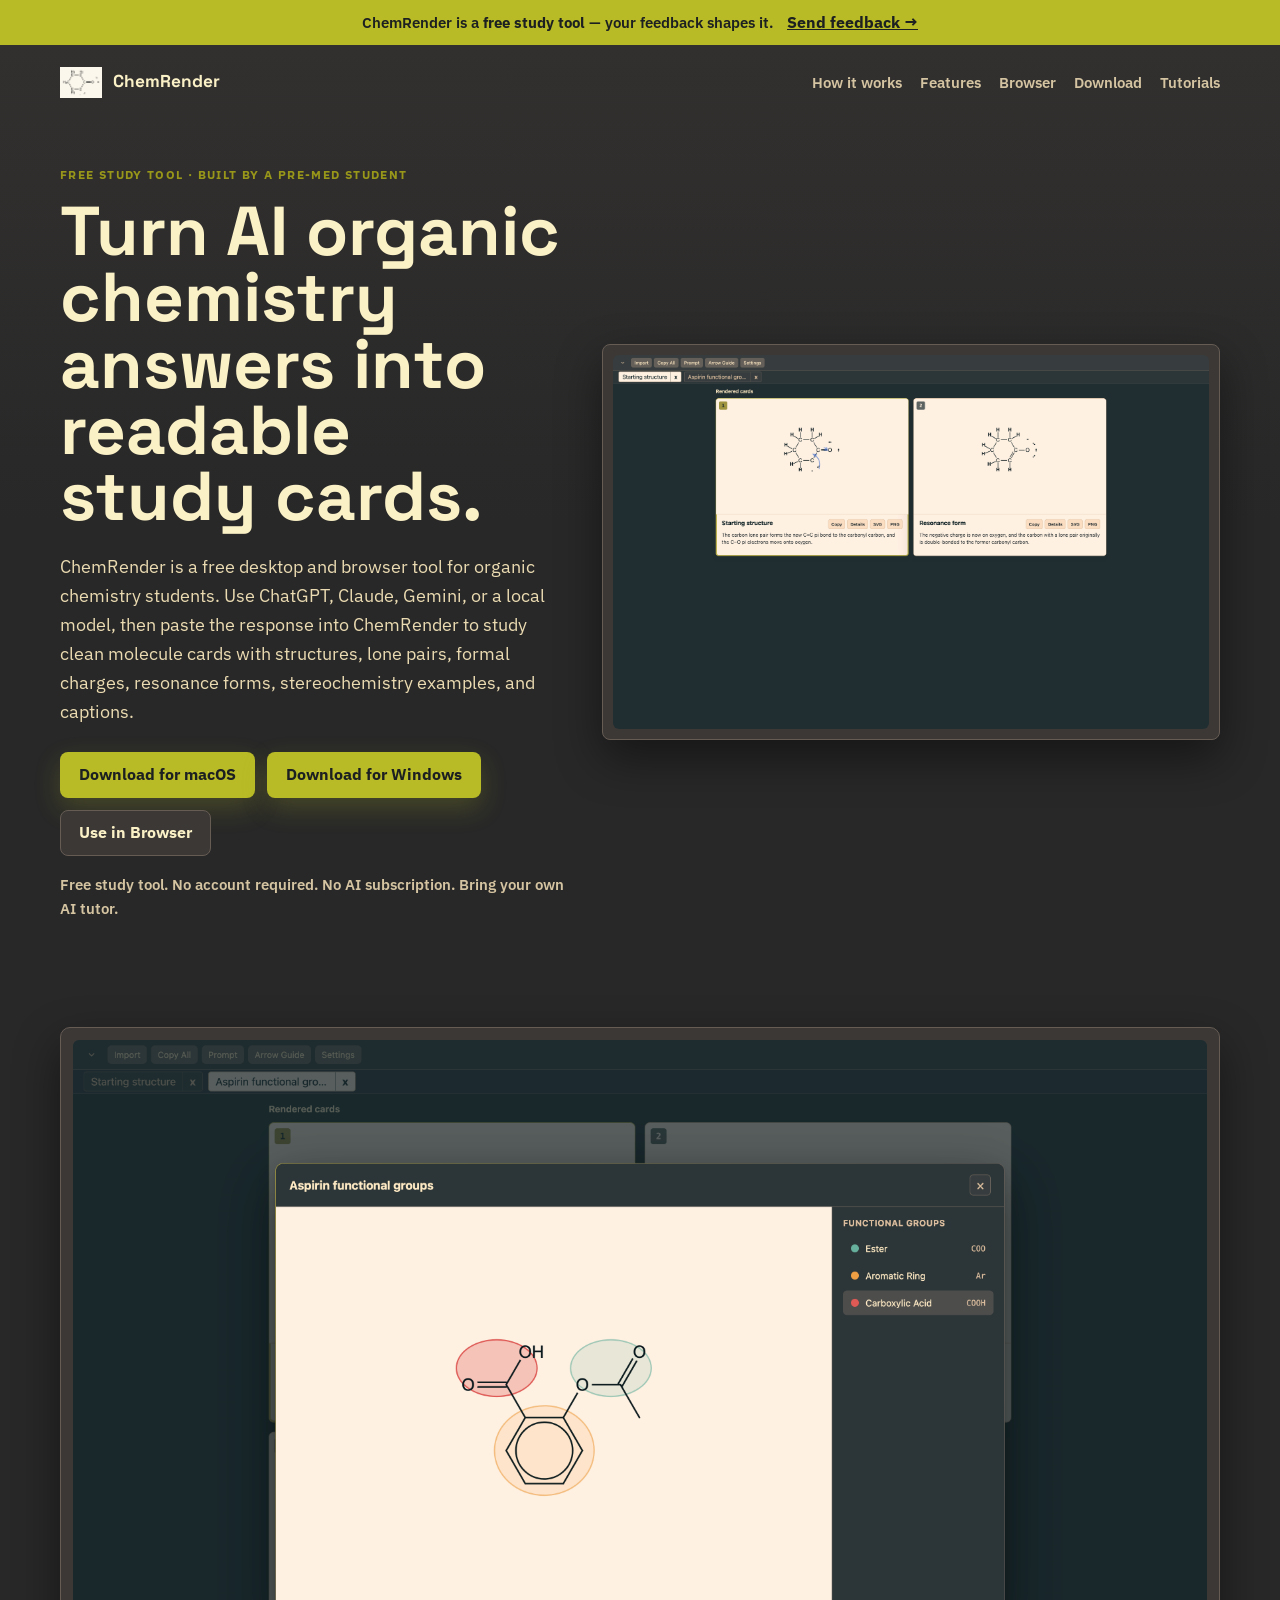
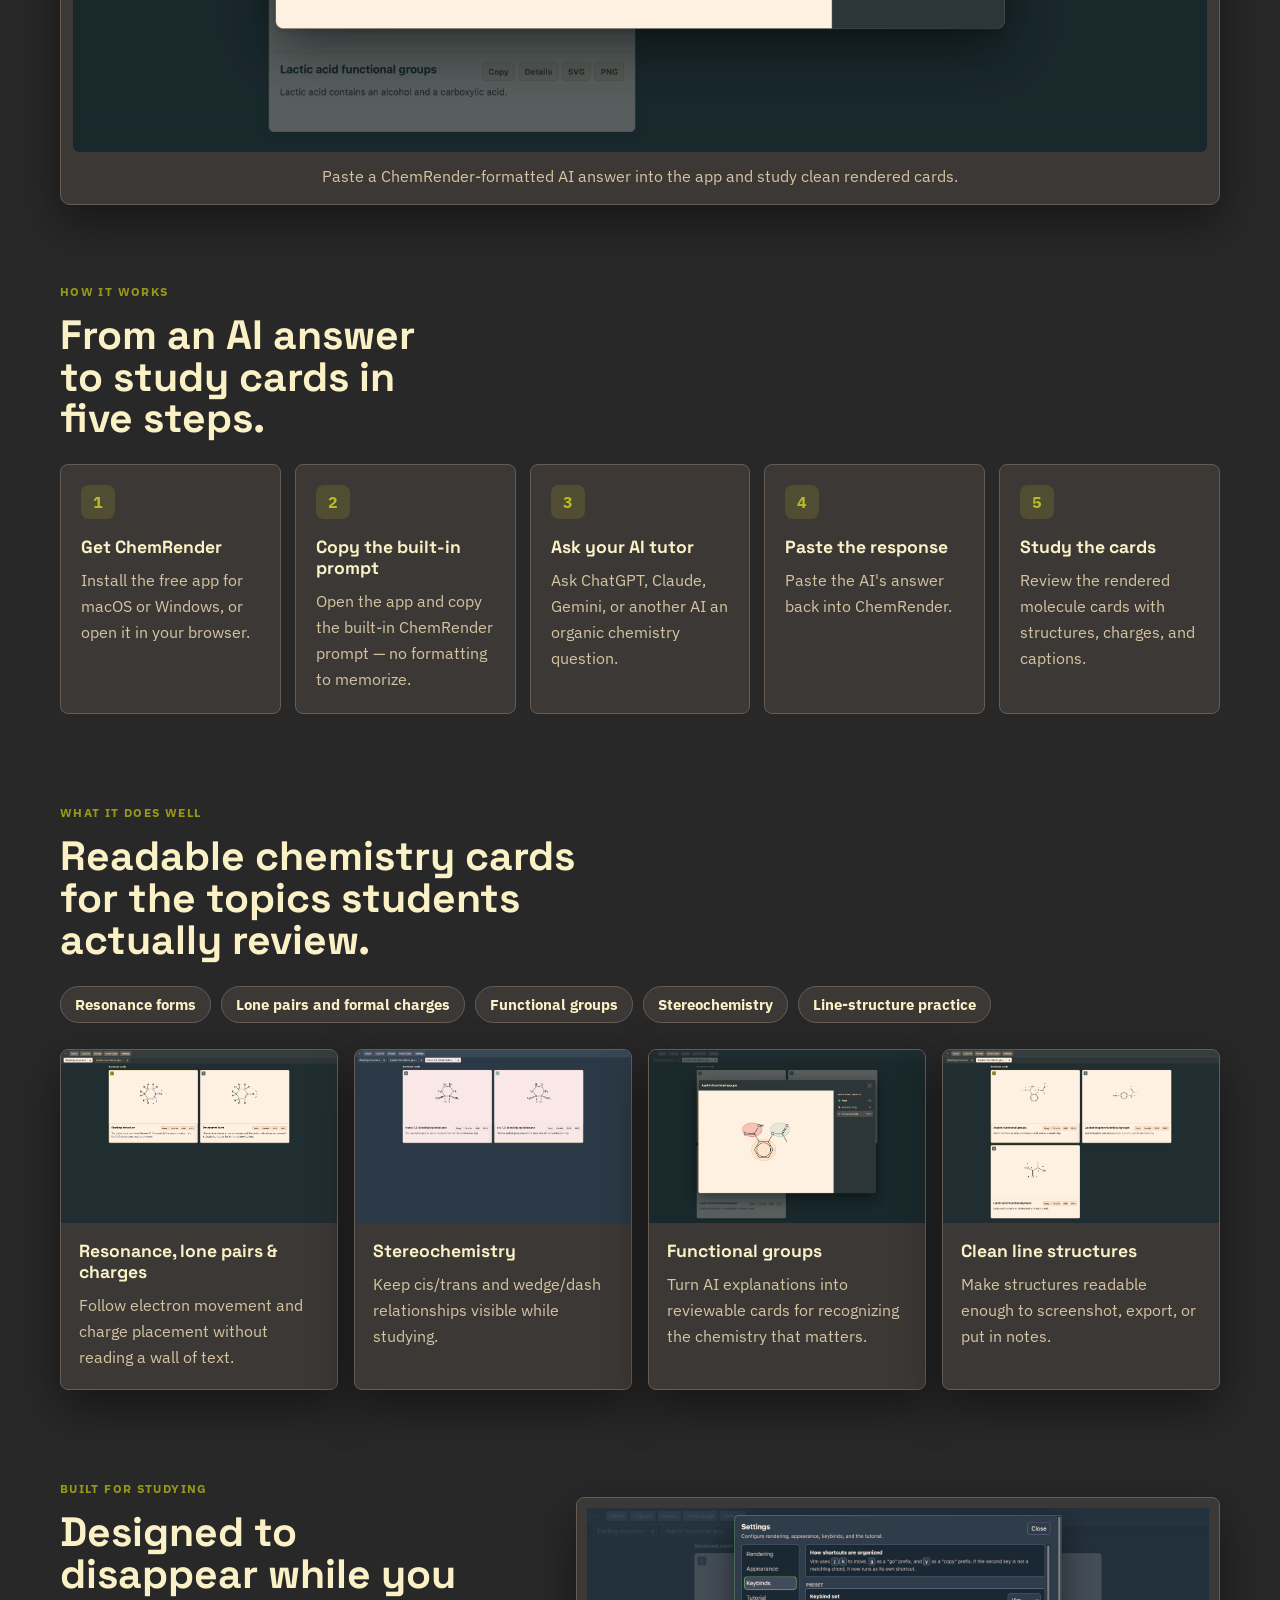
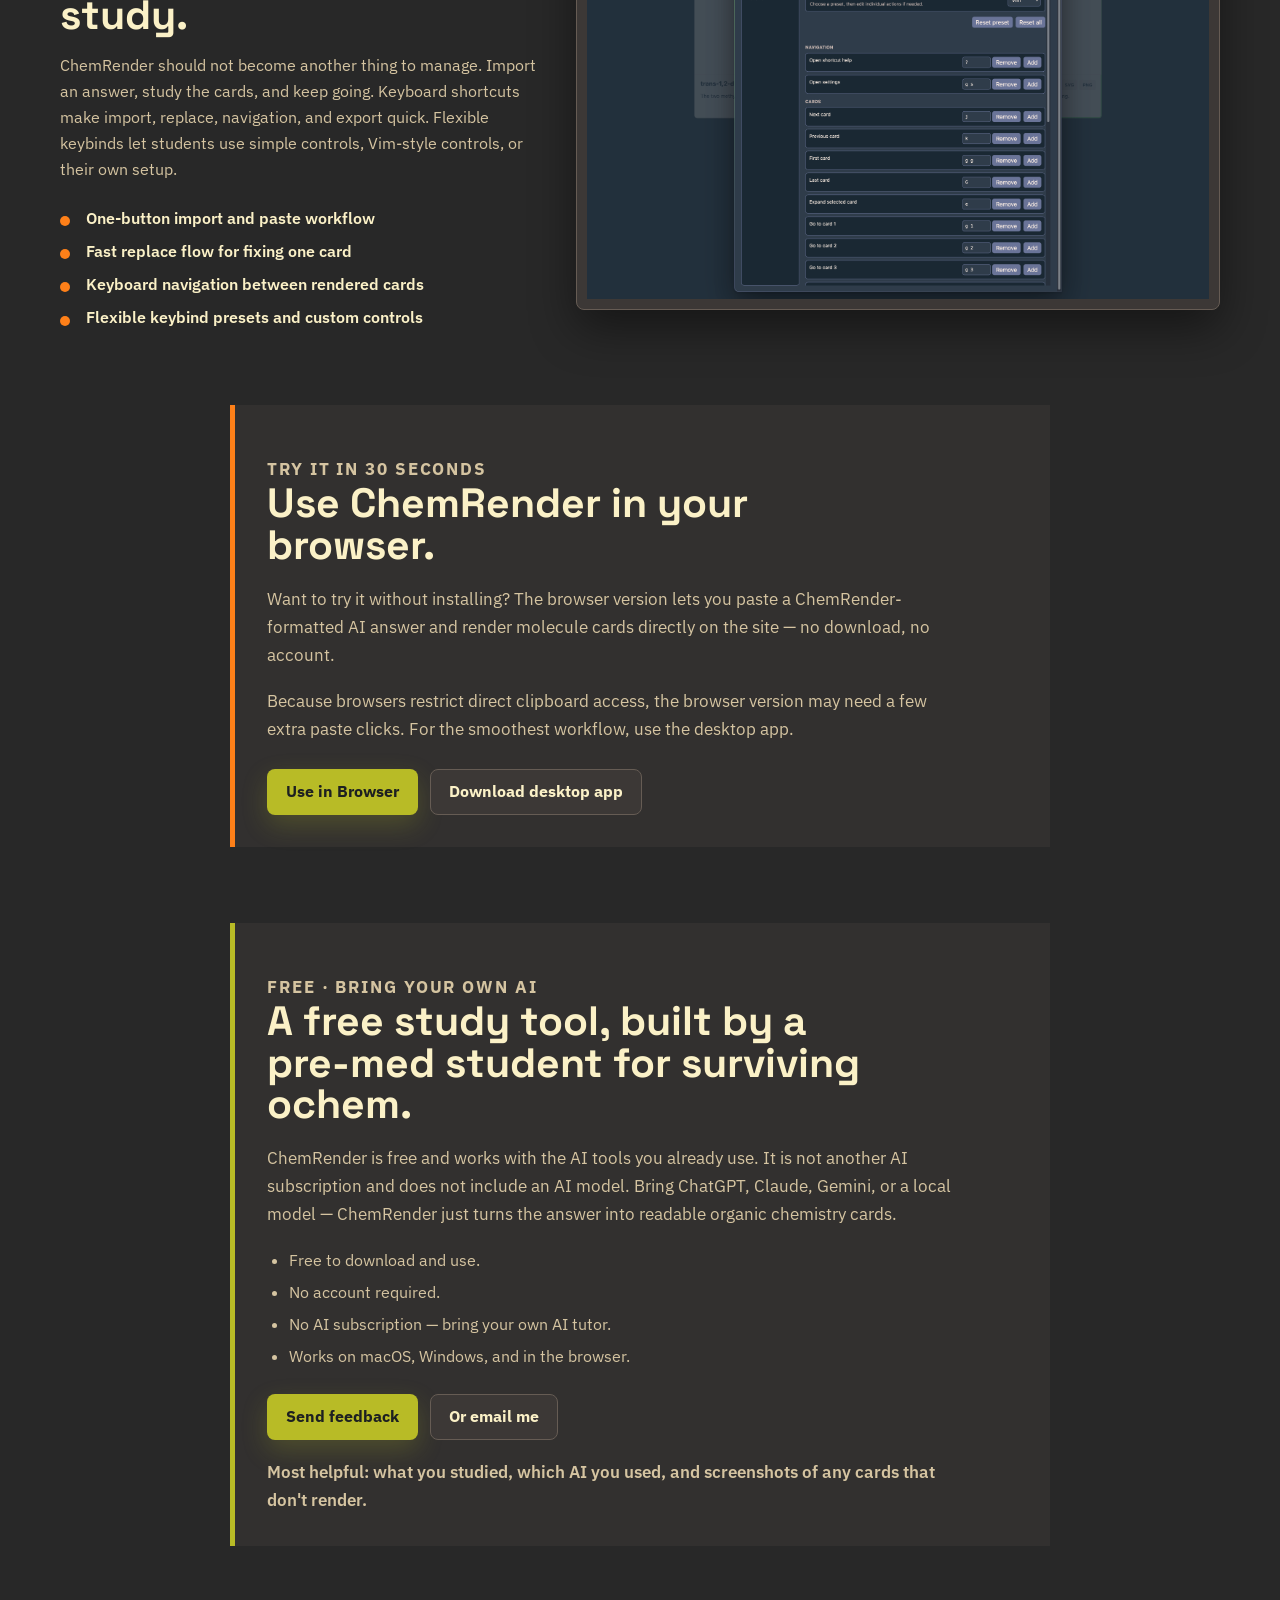
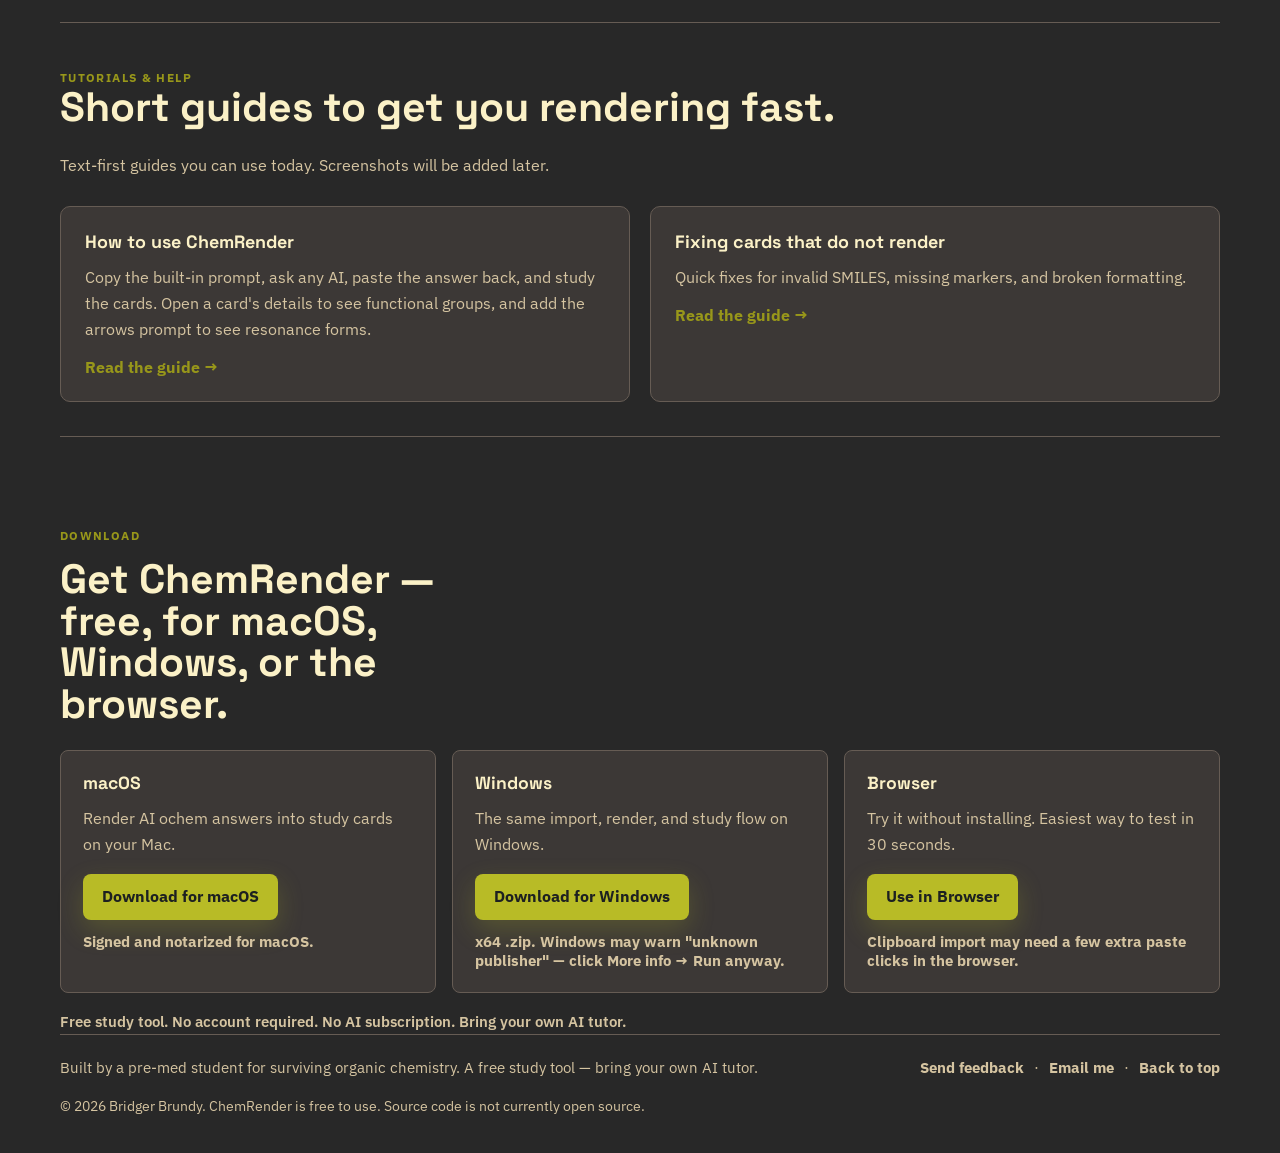
==== index.html @ 1054af14 "Add free-tool positioning and in-browser version - Remove paid-later/beta language; position as a fr" ====
<!doctype html>
<html lang="en">
  <head>
    <meta charset="UTF-8" />
    <meta name="viewport" content="width=device-width, initial-scale=1.0" />
    <meta name="theme-color" content="#282828" />
    <meta
      name="description"
      content="ChemRender is a free study tool for organic chemistry students. Turn AI answers into readable molecule study cards. Desktop app for macOS and Windows, plus a browser version. Bring your own AI tutor."
    />
    <title>ChemRender — Free organic chemistry study cards</title>
    <link rel="icon" href="./assets/icon.svg" type="image/svg+xml" />
    <link rel="icon" href="./assets/icon.png" type="image/png" sizes="512x512" />
    <link rel="apple-touch-icon" href="./assets/icon.png" />
    <link rel="preconnect" href="https://fonts.googleapis.com" />
    <link rel="preconnect" href="https://fonts.gstatic.com" crossorigin />
    <link
      href="https://fonts.googleapis.com/css2?family=IBM+Plex+Sans:wght@400;500;600;700&family=Space+Grotesk:wght@600;700&display=swap"
      rel="stylesheet"
    />
    <link rel="stylesheet" href="./styles.css" />
  </head>
  <body>
    <div class="beta-banner">
      <p>ChemRender is a <strong>free study tool</strong> — your feedback shapes it.</p>
      <a href="https://docs.google.com/forms/d/e/1FAIpQLSeavJxfLOB9SOMm9ojJX6Yog3z8cl30XIaRiHwqFiQlhDHEUg/viewform" target="_blank" rel="noopener" data-gc-event="feedback-form">Send feedback →</a>
    </div>
    <header class="site-header">
      <a class="brand" href="#top" aria-label="ChemRender home">
        <img src="./assets/logo.png" alt="" width="42" height="31" />
        <span>ChemRender</span>
      </a>
      <nav class="site-nav" aria-label="Primary">
        <a href="#how">How it works</a>
        <a href="#features">Features</a>
        <a href="#browser">Browser</a>
        <a href="#download">Download</a>
        <a href="#tutorials">Tutorials</a>
      </nav>
    </header>

    <main id="top">
      <section class="hero">
        <div class="hero-copy">
          <p class="eyebrow">Free study tool · built by a pre-med student</p>
          <h1>Turn AI organic chemistry answers into readable study cards.</h1>
          <p class="lede">
            ChemRender is a free desktop and browser tool for organic chemistry students. Use
            ChatGPT, Claude, Gemini, or a local model, then paste the response into ChemRender to
            study clean molecule cards with structures, lone pairs, formal charges, resonance forms,
            stereochemistry examples, and captions.
          </p>
          <div class="actions">
            <a class="button button-primary" href="./assets/downloads/Chem-Render-mac-arm64.dmg" download data-gc-event="download-mac">
              Download for macOS
            </a>
            <a class="button button-primary" href="./assets/downloads/Chem-Render-windows-x64.zip" download data-gc-event="download-windows">
              Download for Windows
            </a>
            <a class="button button-secondary" href="./app/" data-gc-event="use-in-browser">Use in Browser</a>
          </div>
          <p class="trust-line">
            Free study tool. No account required. No AI subscription. Bring your own AI tutor.
          </p>
        </div>
        <div class="hero-visual">
          <img
            src="./assets/resonance-example.png"
            alt="ChemRender showing rendered resonance structures with arrows and study captions"
          />
        </div>
      </section>

      <section class="section preview-section">
        <figure class="preview-figure">
          <img
            src="./assets/functional-groups-example.png"
            alt="Rendered molecule cards in ChemRender showing functional groups with captions"
          />
          <figcaption>
            Paste a ChemRender-formatted AI answer into the app and study clean rendered cards.
          </figcaption>
        </figure>
      </section>

      <section id="how" class="section">
        <div class="section-inner">
          <div class="section-head">
            <div>
              <p class="eyebrow">How it works</p>
              <h2>From an AI answer to study cards in five steps.</h2>
            </div>
          </div>
          <div class="steps-grid">
            <article class="step-card">
              <span>1</span>
              <h3>Get ChemRender</h3>
              <p>Install the free app for macOS or Windows, or open it in your browser.</p>
            </article>
            <article class="step-card">
              <span>2</span>
              <h3>Copy the built-in prompt</h3>
              <p>Open the app and copy the built-in ChemRender prompt — no formatting to memorize.</p>
            </article>
            <article class="step-card">
              <span>3</span>
              <h3>Ask your AI tutor</h3>
              <p>Ask ChatGPT, Claude, Gemini, or another AI an organic chemistry question.</p>
            </article>
            <article class="step-card">
              <span>4</span>
              <h3>Paste the response</h3>
              <p>Paste the AI's answer back into ChemRender.</p>
            </article>
            <article class="step-card">
              <span>5</span>
              <h3>Study the cards</h3>
              <p>Review the rendered molecule cards with structures, charges, and captions.</p>
            </article>
          </div>
        </div>
      </section>

      <section id="features" class="section examples-section">
        <div class="section-inner">
          <div class="section-head">
            <div>
              <p class="eyebrow">What it does well</p>
              <h2>Readable chemistry cards for the topics students actually review.</h2>
            </div>
          </div>
          <ul class="capability-list">
            <li>Resonance forms</li>
            <li>Lone pairs and formal charges</li>
            <li>Functional groups</li>
            <li>Stereochemistry</li>
            <li>Line-structure practice</li>
          </ul>
          <div class="examples-grid">
            <article class="example-card">
              <img
                src="./assets/resonance-example.png"
                alt="Rendered resonance structures with electron movement arrows, lone pairs, and formal charges"
              />
              <div>
                <h3>Resonance, lone pairs &amp; charges</h3>
                <p>Follow electron movement and charge placement without reading a wall of text.</p>
              </div>
            </article>
            <article class="example-card">
              <img
                src="./assets/sterio-cis-and-trans-example.png"
                alt="Rendered stereochemistry comparison showing cis and trans relationships"
              />
              <div>
                <h3>Stereochemistry</h3>
                <p>Keep cis/trans and wedge/dash relationships visible while studying.</p>
              </div>
            </article>
            <article class="example-card">
              <img
                src="./assets/functional-groups-example.png"
                alt="Rendered functional group review cards"
              />
              <div>
                <h3>Functional groups</h3>
                <p>Turn AI explanations into reviewable cards for recognizing the chemistry that matters.</p>
              </div>
            </article>
            <article class="example-card">
              <img
                src="./assets/line-structure-exaples.png"
                alt="Clean rendered line-structure examples in ChemRender"
              />
              <div>
                <h3>Clean line structures</h3>
                <p>Make structures readable enough to screenshot, export, or put in notes.</p>
              </div>
            </article>
          </div>
        </div>
      </section>

      <section id="keybinds" class="section keybinds-section">
        <div class="section-inner keybinds-layout">
          <div>
            <p class="eyebrow">Built for studying</p>
            <h2>Designed to disappear while you study.</h2>
            <p>
              ChemRender should not become another thing to manage. Import an answer, study the
              cards, and keep going. Keyboard shortcuts make import, replace, navigation, and
              export quick. Flexible keybinds let students use simple controls, Vim-style controls,
              or their own setup.
            </p>
            <ul class="feature-list">
              <li>One-button import and paste workflow</li>
              <li>Fast replace flow for fixing one card</li>
              <li>Keyboard navigation between rendered cards</li>
              <li>Flexible keybind presets and custom controls</li>
            </ul>
          </div>
          <img
            src="./assets/key-binds-example.png"
            alt="ChemRender keybind settings showing flexible keyboard controls"
          />
        </div>
      </section>

      <section id="browser" class="section browser-section">
        <div class="section-inner narrow">
          <p class="eyebrow">Try it in 30 seconds</p>
          <h2>Use ChemRender in your browser.</h2>
          <p>
            Want to try it without installing? The browser version lets you paste a
            ChemRender-formatted AI answer and render molecule cards directly on the site — no
            download, no account.
          </p>
          <p>
            Because browsers restrict direct clipboard access, the browser version may need a few
            extra paste clicks. For the smoothest workflow, use the desktop app.
          </p>
          <div class="actions">
            <a class="button button-primary" href="./app/" data-gc-event="use-in-browser">Use in Browser</a>
            <a class="button button-secondary" href="#download" data-gc-event="jump-download">Download desktop app</a>
          </div>
        </div>
      </section>

      <section id="free" class="section free-section">
        <div class="section-inner narrow">
          <p class="eyebrow">Free · bring your own AI</p>
          <h2>A free study tool, built by a pre-med student for surviving ochem.</h2>
          <p>
            ChemRender is free and works with the AI tools you already use. It is not another AI
            subscription and does not include an AI model. Bring ChatGPT, Claude, Gemini, or a local
            model — ChemRender just turns the answer into readable organic chemistry cards.
          </p>
          <ul class="free-list">
            <li>Free to download and use.</li>
            <li>No account required.</li>
            <li>No AI subscription — bring your own AI tutor.</li>
            <li>Works on macOS, Windows, and in the browser.</li>
          </ul>
          <div class="actions">
            <a class="button button-primary" href="https://docs.google.com/forms/d/e/1FAIpQLSeavJxfLOB9SOMm9ojJX6Yog3z8cl30XIaRiHwqFiQlhDHEUg/viewform" target="_blank" rel="noopener" data-gc-event="feedback-form">Send feedback</a>
            <a class="button button-secondary" href="mailto:bridger.brundy@gmail.com?subject=ChemRender%20feedback">Or email me</a>
          </div>
          <p class="trust-line">
            Most helpful: what you studied, which AI you used, and screenshots of any cards that
            don't render.
          </p>
        </div>
      </section>

      <section id="tutorials" class="section tutorial-section">
        <div class="section-inner">
          <div class="section-head">
            <div>
              <p class="eyebrow">Tutorials &amp; help</p>
              <h2>Short guides to get you rendering fast.</h2>
            </div>
          </div>
          <p class="tutorial-note">
            Text-first guides you can use today. Screenshots will be added later.
          </p>
          <div class="tutorial-list tutorial-list-2">
            <a class="tutorial-card" href="./tutorials/getting-started.html">
              <h3>How to use ChemRender</h3>
              <p>
                Copy the built-in prompt, ask any AI, paste the answer back, and study the cards.
                Open a card's details to see functional groups, and add the arrows prompt to see
                resonance forms.
              </p>
              <span class="tutorial-link">Read the guide →</span>
            </a>
            <a class="tutorial-card" href="./tutorials/fixing-cards.html">
              <h3>Fixing cards that do not render</h3>
              <p>Quick fixes for invalid SMILES, missing markers, and broken formatting.</p>
              <span class="tutorial-link">Read the guide →</span>
            </a>
          </div>
        </div>
      </section>

      <section id="download" class="section download-section">
        <div class="section-inner">
          <div class="section-head">
            <div>
              <p class="eyebrow">Download</p>
              <h2>Get ChemRender — free, for macOS, Windows, or the browser.</h2>
            </div>
          </div>
          <div class="download-grid">
            <article class="download-card">
              <h3>macOS</h3>
              <p>Render AI ochem answers into study cards on your Mac.</p>
              <a class="button button-primary" href="./assets/downloads/Chem-Render-mac-arm64.dmg" download data-gc-event="download-mac">
                Download for macOS
              </a>
              <span>Signed and notarized for macOS.</span>
            </article>
            <article class="download-card">
              <h3>Windows</h3>
              <p>The same import, render, and study flow on Windows.</p>
              <a class="button button-primary" href="./assets/downloads/Chem-Render-windows-x64.zip" download data-gc-event="download-windows">
                Download for Windows
              </a>
              <span>x64 .zip. Windows may warn "unknown publisher" — click More info → Run anyway.</span>
            </article>
            <article class="download-card">
              <h3>Browser</h3>
              <p>Try it without installing. Easiest way to test in 30 seconds.</p>
              <a class="button button-primary" href="./app/" data-gc-event="use-in-browser">
                Use in Browser
              </a>
              <span>Clipboard import may need a few extra paste clicks in the browser.</span>
            </article>
          </div>
          <p class="trust-line">Free study tool. No account required. No AI subscription. Bring your own AI tutor.</p>
        </div>
      </section>
    </main>

    <footer class="site-footer">
      <p>Built by a pre-med student for surviving organic chemistry. A free study tool — bring your own AI tutor.</p>
      <p class="footer-links">
        <a href="https://docs.google.com/forms/d/e/1FAIpQLSeavJxfLOB9SOMm9ojJX6Yog3z8cl30XIaRiHwqFiQlhDHEUg/viewform" target="_blank" rel="noopener" data-gc-event="feedback-form">Send feedback</a>
        <span aria-hidden="true">·</span>
        <a href="mailto:bridger.brundy@gmail.com?subject=ChemRender%20feedback">Email me</a>
        <span aria-hidden="true">·</span>
        <a href="#top">Back to top</a>
      </p>
      <p class="footer-legal">© 2026 Bridger Brundy. ChemRender is free to use. Source code is not currently open source.</p>
    </footer>
    <script src="./analytics.js" defer></script>
  </body>
</html>
---- styles.css ----
:root {
  color-scheme: dark;
  --bg: #282828;
  --surface: #3c3836;
  --surface-warm: #32302f;
  --ink: #fbf1c7;
  --muted: #d5c4a1;
  --line: #665c54;
  --accent: #b8bb26;
  --accent-dark: #98971a;
  --amber: #fe8019;
  --shadow: 0 18px 46px rgba(0, 0, 0, 0.45);
  --content: min(1160px, calc(100vw - 32px));
  font-family: "IBM Plex Sans", system-ui, sans-serif;
}

*,
*::before,
*::after {
  box-sizing: border-box;
}

html {
  scroll-behavior: smooth;
}

body {
  margin: 0;
  min-height: 100vh;
  color: var(--ink);
  background:
    linear-gradient(180deg, rgba(60, 56, 54, 0.55), rgba(40, 40, 40, 0) 520px),
    var(--bg);
}

a {
  color: inherit;
  text-decoration: none;
}

img {
  max-width: 100%;
}

.site-header,
.section-inner,
.site-footer,
.hero {
  width: var(--content);
  margin: 0 auto;
}

.site-header {
  display: flex;
  align-items: center;
  justify-content: space-between;
  gap: 24px;
  padding: 22px 0 12px;
}

.brand {
  display: inline-flex;
  align-items: center;
  gap: 11px;
  font: 700 1.08rem/1 "Space Grotesk", sans-serif;
}

.brand img {
  width: 42px;
  height: 31px;
  object-fit: contain;
}

.site-nav {
  display: flex;
  flex-wrap: wrap;
  justify-content: flex-end;
  gap: 18px;
  color: var(--muted);
  font-size: 0.96rem;
  font-weight: 600;
}

.site-nav a:hover,
.site-nav a:focus-visible,
.site-footer a:hover,
.site-footer a:focus-visible {
  color: var(--accent-dark);
}

.hero {
  display: grid;
  grid-template-columns: minmax(0, 0.9fr) minmax(0, 1.1fr);
  gap: 36px;
  align-items: center;
  padding: 54px 0 34px;
}

.hero-copy {
  min-width: 0;
}

.eyebrow {
  margin: 0 0 14px;
  color: var(--accent-dark);
  font-size: 0.78rem;
  font-weight: 700;
  letter-spacing: 0.11em;
  text-transform: uppercase;
}

h1,
h2,
h3 {
  margin: 0;
  font-family: "Space Grotesk", system-ui, sans-serif;
  letter-spacing: 0;
}

h1 {
  max-width: 12ch;
  font-size: clamp(2.9rem, 5.4vw, 5.3rem);
  line-height: 0.96;
}

h2 {
  max-width: 15ch;
  font-size: clamp(1.9rem, 3.2vw, 3.1rem);
  line-height: 1.02;
}

h3 {
  font-size: 1.1rem;
  line-height: 1.2;
}

p {
  color: var(--muted);
  font-size: 1rem;
  line-height: 1.62;
}

.lede {
  max-width: 58ch;
  margin: 22px 0 0;
  color: #ebdbb2;
  font-size: 1.12rem;
}

.actions {
  display: flex;
  flex-wrap: wrap;
  gap: 12px;
  margin-top: 26px;
}

.button {
  display: inline-flex;
  align-items: center;
  justify-content: center;
  min-height: 46px;
  padding: 0 18px;
  border: 1px solid var(--line);
  border-radius: 8px;
  background: var(--surface);
  color: var(--ink);
  cursor: pointer;
  font: 700 0.98rem/1 "IBM Plex Sans", system-ui, sans-serif;
}

.button-primary {
  border-color: transparent;
  background: var(--accent);
  color: #1d2021;
  box-shadow: 0 10px 26px rgba(184, 187, 38, 0.22);
}

.button-primary:hover,
.button-primary:focus-visible {
  background: var(--accent-dark);
}

.button-secondary:hover,
.button-secondary:focus-visible {
  border-color: var(--accent);
}

.button:disabled {
  cursor: not-allowed;
  opacity: 0.62;
}

.supporting-line,
.copy-status {
  margin: 14px 0 0;
  font-size: 0.96rem;
}

.copy-status {
  min-height: 1.4em;
  color: var(--accent-dark);
  font-weight: 700;
}

.hero-visual,
.example-card,
.keybinds-layout img,
.cta-panel,
.manual-copy-panel {
  border: 1px solid var(--line);
  background: var(--surface);
  box-shadow: var(--shadow);
}

.hero-visual {
  padding: 10px;
  border-radius: 8px;
}

.hero-visual img,
.example-card img,
.keybinds-layout img {
  display: block;
  width: 100%;
  height: auto;
  border-radius: 6px;
}

.section {
  padding: 76px 0 0;
}

.section-head {
  display: flex;
  align-items: end;
  justify-content: space-between;
  gap: 24px;
  margin-bottom: 24px;
}

.narrow {
  max-width: 820px;
}

.pain-section .section-inner {
  padding: 32px;
  border-left: 5px solid var(--accent);
  background: var(--surface-warm);
}

.pain-section h2 {
  max-width: 18ch;
}

.pain-section p {
  max-width: 78ch;
  margin: 18px 0 0;
  color: #d5c4a1;
  font-size: 1.08rem;
}

.workflow-grid,
.examples-grid {
  display: grid;
  grid-template-columns: repeat(4, minmax(0, 1fr));
  gap: 16px;
}

.step-card {
  min-height: 238px;
  padding: 20px;
  border: 1px solid var(--line);
  border-radius: 8px;
  background: var(--surface);
}

.step-card span {
  display: inline-flex;
  align-items: center;
  justify-content: center;
  width: 34px;
  height: 34px;
  margin-bottom: 18px;
  border-radius: 8px;
  background: rgba(184, 187, 38, 0.16);
  color: var(--accent);
  font-weight: 700;
}

.step-card p,
.example-card p {
  margin: 10px 0 0;
}

.examples-section {
  padding-top: 88px;
}

.examples-section .section-head h2 {
  max-width: 20ch;
}

.example-card {
  overflow: hidden;
  border-radius: 8px;
}

.example-card img {
  border-radius: 0;
}

.example-card div {
  padding: 18px;
}

.keybinds-section {
  padding-top: 88px;
}

.keybinds-layout {
  display: grid;
  grid-template-columns: minmax(0, 0.86fr) minmax(0, 1.14fr);
  gap: 30px;
  align-items: center;
}

.keybinds-layout h2 {
  max-width: 16ch;
}

.keybinds-layout p {
  max-width: 62ch;
}

.keybinds-layout img {
  border-radius: 8px;
  padding: 10px;
}

.download-section {
  padding-top: 88px;
}

.download-section .section-head h2 {
  max-width: 17ch;
}

.download-grid {
  display: grid;
  grid-template-columns: repeat(auto-fit, minmax(220px, 1fr));
  gap: 16px;
}

.download-card {
  display: grid;
  gap: 12px;
  align-content: start;
  padding: 22px;
  border: 1px solid var(--line);
  border-radius: 8px;
  background: var(--surface);
}

.download-card p {
  margin: 0;
  max-width: 44ch;
}

.download-card .button {
  justify-self: start;
  margin-top: 4px;
}

.download-card span {
  color: var(--muted);
  font-size: 0.92rem;
  font-weight: 700;
}

.feature-list {
  display: grid;
  gap: 10px;
  margin: 24px 0 0;
  padding: 0;
  list-style: none;
}

.feature-list li {
  position: relative;
  padding-left: 26px;
  color: #fbf1c7;
  font-weight: 600;
  line-height: 1.45;
}

.feature-list li::before {
  content: "";
  position: absolute;
  left: 0;
  top: 0.58em;
  width: 10px;
  height: 10px;
  border-radius: 50%;
  background: var(--amber);
}

.tutorial-section .section-inner {
  padding: 34px 0;
  border-top: 1px solid var(--line);
  border-bottom: 1px solid var(--line);
}

.tutorial-section h2 {
  max-width: none;
}

.tutorial-section p {
  margin: 10px 0 0;
}

.tutorial-note {
  max-width: 70ch;
  color: var(--muted);
  font-size: 0.98rem;
}

.tutorial-list {
  display: grid;
  grid-template-columns: repeat(2, minmax(0, 1fr));
  gap: 20px;
  margin-top: 28px;
}

.tutorial-card {
  padding: 24px;
  border: 1px solid var(--line);
  border-radius: 10px;
  background: var(--surface);
}

.tutorial-card h3 {
  margin: 0 0 12px;
  font-size: 1.12rem;
}

.tutorial-card p {
  max-width: 64ch;
  color: #d5c4a1;
}

.tutorial-card ol,
.tutorial-card ul {
  margin: 12px 0 0;
  padding-left: 20px;
  color: #d5c4a1;
}

.tutorial-card li {
  margin: 6px 0;
  line-height: 1.5;
}

.tutorial-card .tutorial-hint {
  margin-top: 14px;
  padding-top: 12px;
  border-top: 1px solid var(--line);
  color: var(--muted);
  font-size: 0.92rem;
}

.tutorial-card code {
  padding: 2px 6px;
  border-radius: 5px;
  background: var(--surface-warm);
  font-size: 0.9em;
}

.tutorial-card pre {
  margin: 14px 0 0;
  padding: 16px;
  overflow-x: auto;
  border: 1px solid var(--line);
  border-radius: 8px;
  background: #1d2021;
}

.tutorial-card pre code {
  padding: 0;
  background: none;
  color: #fbf1c7;
  font-size: 0.86rem;
  line-height: 1.55;
}

kbd {
  display: inline-block;
  min-width: 1.4em;
  padding: 2px 8px;
  border: 1px solid var(--line);
  border-bottom-width: 2px;
  border-radius: 6px;
  background: var(--surface-warm);
  font-family: inherit;
  font-size: 0.85em;
  font-weight: 700;
  text-align: center;
  color: var(--ink);
}

@media (max-width: 720px) {
  .tutorial-list {
    grid-template-columns: 1fr;
  }
}

.final-cta {
  padding-bottom: 74px;
}

.cta-panel {
  display: grid;
  grid-template-columns: auto 1fr;
  gap: 22px;
  align-items: start;
  padding: 30px;
  border-radius: 8px;
}

.cta-panel h2 {
  max-width: 17ch;
}

.cta-panel p {
  max-width: 56ch;
}

.manual-copy {
  width: var(--content);
  margin: 0 auto 56px;
}

.manual-copy-panel {
  position: relative;
  max-width: 760px;
  padding: 22px;
  border-radius: 8px;
}

.manual-copy-panel h2 {
  max-width: none;
  font-size: 1.45rem;
}

.manual-copy-panel p {
  margin: 8px 0 14px;
}

.manual-prompt {
  display: block;
  width: 100%;
  min-height: 138px;
  resize: vertical;
  padding: 12px;
  border: 1px solid var(--line);
  border-radius: 8px;
  color: var(--ink);
  background: #1d2021;
  font: 500 0.9rem/1.5 ui-monospace, SFMono-Regular, Menlo, Consolas, monospace;
}

.manual-close {
  position: absolute;
  top: 14px;
  right: 14px;
  border: 0;
  background: transparent;
  color: var(--muted);
  cursor: pointer;
  font-weight: 700;
}

.manual-copy-panel .button {
  margin-top: 12px;
}

.site-footer {
  display: flex;
  flex-wrap: wrap;
  align-items: center;
  justify-content: space-between;
  gap: 16px;
  padding: 20px 0 36px;
  border-top: 1px solid var(--line);
}

.footer-legal {
  flex-basis: 100%;
  color: var(--muted);
  font-size: 0.85rem !important;
}

.site-footer p {
  margin: 0;
  font-size: 0.95rem;
}

.site-footer a {
  color: var(--muted);
  font-weight: 700;
}

.footer-links {
  display: flex;
  align-items: center;
  gap: 10px;
}

.beta-banner {
  display: flex;
  flex-wrap: wrap;
  align-items: center;
  justify-content: center;
  gap: 6px 14px;
  padding: 10px 16px;
  background: var(--accent);
  color: #1d2021;
  text-align: center;
}

.beta-banner p {
  margin: 0;
  color: #1d2021;
  font-size: 0.95rem;
  font-weight: 600;
}

.beta-banner a {
  color: #1d2021;
  font-weight: 700;
  text-decoration: underline;
}

.trust-line {
  margin: 16px 0 0;
  color: var(--muted);
  font-size: 0.95rem;
  font-weight: 600;
}

.preview-section {
  padding-top: 72px;
}

.preview-figure {
  width: var(--content);
  margin: 0 auto;
  padding: 12px;
  border: 1px solid var(--line);
  border-radius: 10px;
  background: var(--surface);
  box-shadow: var(--shadow);
}

.preview-figure img {
  display: block;
  width: 100%;
  height: auto;
  border-radius: 6px;
}

.preview-figure figcaption {
  margin: 14px 4px 6px;
  color: var(--muted);
  font-size: 0.98rem;
  text-align: center;
}

.steps-grid {
  display: grid;
  grid-template-columns: repeat(5, minmax(0, 1fr));
  gap: 14px;
}

.steps-grid .step-card {
  min-height: auto;
}

.capability-list {
  display: flex;
  flex-wrap: wrap;
  gap: 10px;
  margin: 0 0 26px;
  padding: 0;
  list-style: none;
}

.capability-list li {
  padding: 8px 14px;
  border: 1px solid var(--line);
  border-radius: 999px;
  background: var(--surface);
  color: #fbf1c7;
  font-size: 0.92rem;
  font-weight: 700;
}

.free-section .section-inner {
  padding: 32px;
  border-left: 5px solid var(--accent);
  background: var(--surface-warm);
}

.free-section h2 {
  max-width: 22ch;
}

.free-section p {
  max-width: 70ch;
  margin: 18px 0 0;
  color: #d5c4a1;
  font-size: 1.08rem;
}

.free-list {
  display: grid;
  gap: 8px;
  margin: 20px 0 0;
  padding-left: 22px;
  color: #d5c4a1;
}

.free-list li {
  line-height: 1.5;
}

.browser-section .section-inner {
  padding: 32px;
  border-left: 5px solid var(--amber);
  background: var(--surface-warm);
}

.browser-section h2 {
  max-width: 22ch;
}

.browser-section p {
  max-width: 70ch;
  margin: 18px 0 0;
  color: #d5c4a1;
  font-size: 1.08rem;
}

a.tutorial-card {
  display: block;
  transition: border-color 0.15s ease, box-shadow 0.15s ease;
}

a.tutorial-card:hover,
a.tutorial-card:focus-visible {
  border-color: var(--accent);
  box-shadow: var(--shadow);
}

.tutorial-link {
  display: inline-block;
  margin-top: 14px;
  color: var(--accent-dark);
  font-weight: 700;
}

/* Tutorial article pages */
.doc {
  width: min(760px, calc(100vw - 32px));
  margin: 0 auto;
  padding: 40px 0 24px;
}

.doc-back {
  margin: 0 0 22px;
}

.doc-back a {
  color: var(--muted);
  font-weight: 700;
}

.doc-back a:hover,
.doc-back a:focus-visible {
  color: var(--accent-dark);
}

.doc-title {
  max-width: none;
  font-size: clamp(2.2rem, 4vw, 3rem);
  line-height: 1.04;
}

.doc .lede {
  margin-top: 16px;
}

.doc-section {
  margin-top: 38px;
}

.doc-h2 {
  max-width: none;
  margin-bottom: 14px;
  font-size: 1.5rem;
}

.doc p {
  max-width: 68ch;
  color: #ebdbb2;
}

.doc a {
  color: var(--accent-dark);
  font-weight: 600;
}

.doc a:hover,
.doc a:focus-visible {
  text-decoration: underline;
}

.doc-steps,
.doc-list,
.doc-examples,
.doc-links {
  max-width: 68ch;
  color: #ebdbb2;
  line-height: 1.6;
}

.doc-steps {
  padding-left: 22px;
}

.doc-steps li {
  margin: 14px 0;
}

.doc-list li,
.doc-examples li,
.doc-links li {
  margin: 8px 0;
}

.doc code {
  padding: 2px 6px;
  border-radius: 5px;
  background: var(--surface-warm);
  font-size: 0.9em;
}

.doc-next {
  padding-top: 24px;
  border-top: 1px solid var(--line);
}

@media (max-width: 1040px) {
  .hero,
  .keybinds-layout {
    grid-template-columns: 1fr;
  }

  .steps-grid {
    grid-template-columns: repeat(3, minmax(0, 1fr));
  }

  .tutorial-list {
    grid-template-columns: repeat(2, minmax(0, 1fr));
  }

  h1 {
    max-width: 14ch;
  }

  .workflow-grid,
  .examples-grid {
    grid-template-columns: repeat(2, minmax(0, 1fr));
  }
}

@media (max-width: 720px) {
  :root {
    --content: calc(100vw - 24px);
  }

  .site-header {
    align-items: flex-start;
    flex-direction: column;
  }

  .site-nav {
    justify-content: flex-start;
    gap: 12px 16px;
  }

  .hero {
    padding-top: 38px;
  }

  h1 {
    font-size: clamp(2.65rem, 13vw, 4rem);
  }

  .section {
    padding-top: 58px;
  }

  .section-head {
    display: block;
  }

  .workflow-grid,
  .steps-grid,
  .examples-grid,
  .download-grid,
  .cta-panel {
    grid-template-columns: 1fr;
  }

  .step-card {
    min-height: auto;
  }

  .pain-section .section-inner,
  .free-section .section-inner,
  .browser-section .section-inner,
  .cta-panel {
    padding: 22px;
  }

  .site-footer {
    align-items: flex-start;
    flex-direction: column;
  }
}
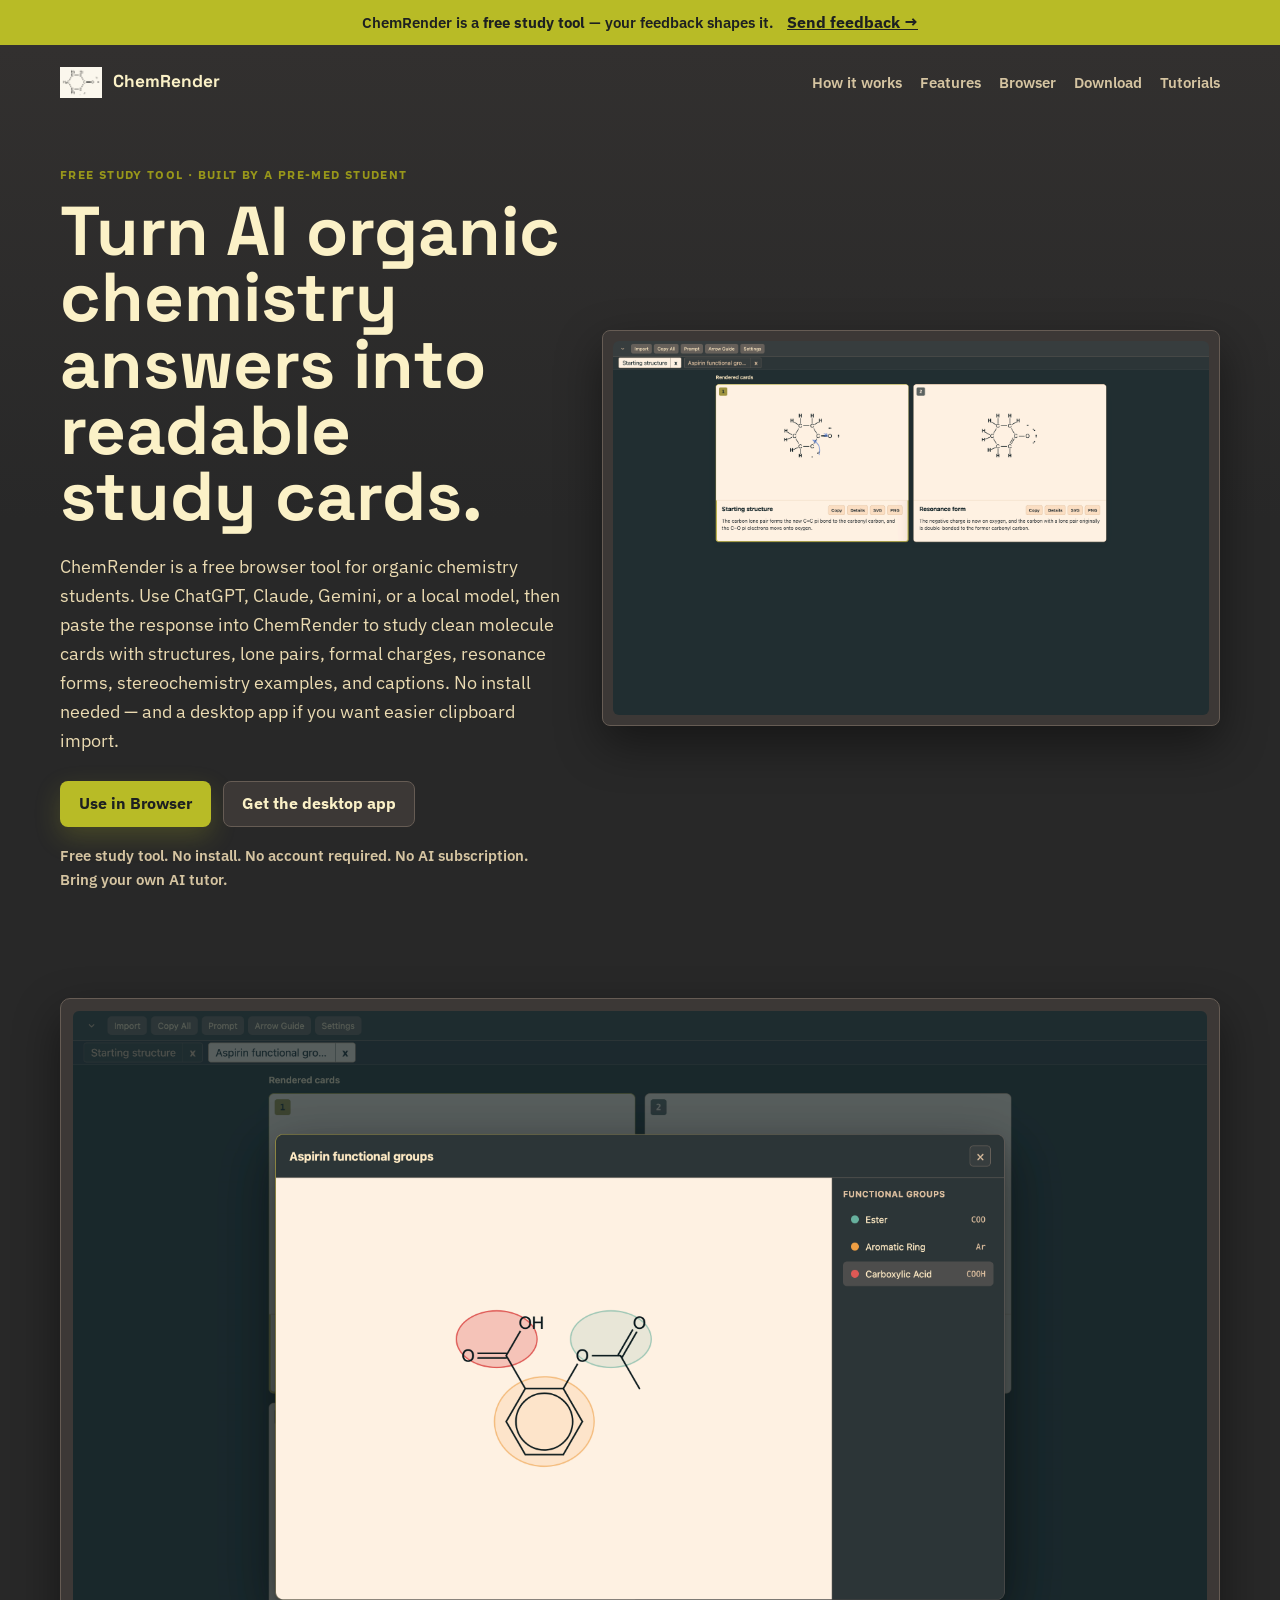
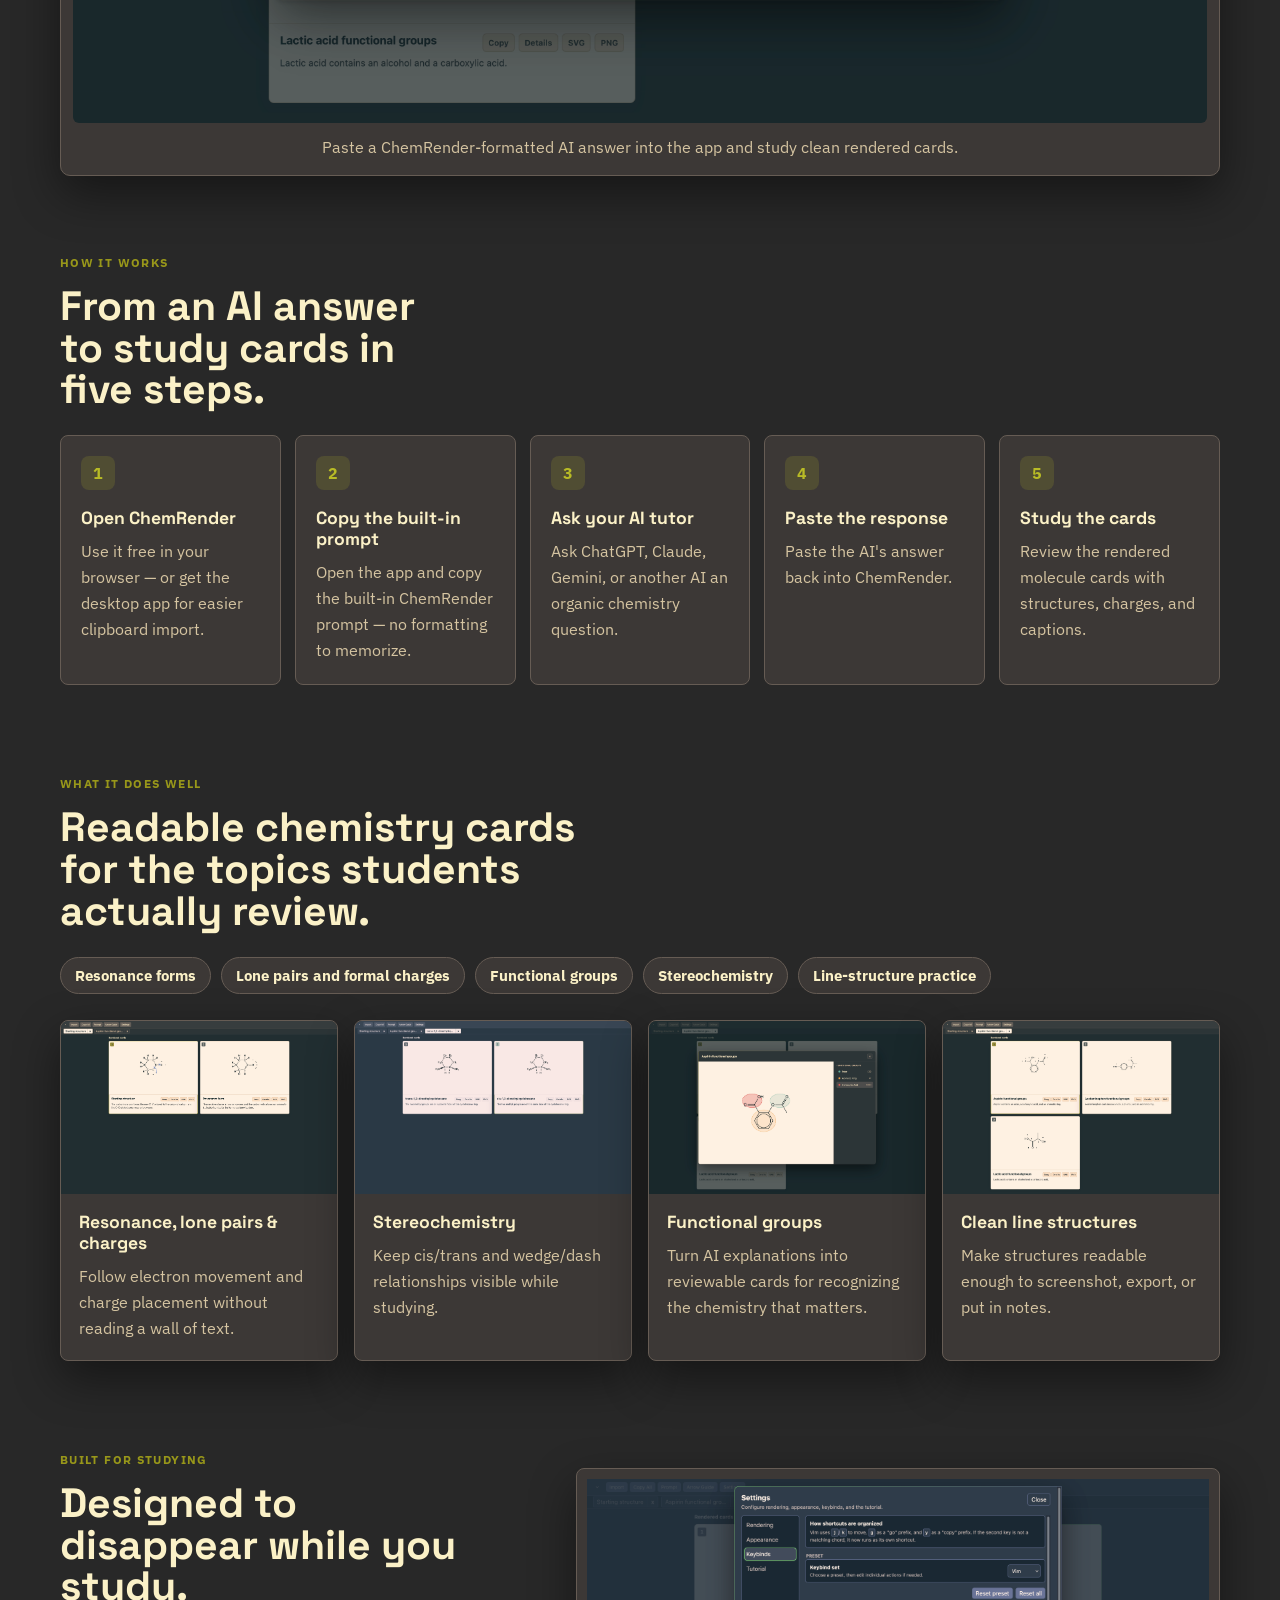
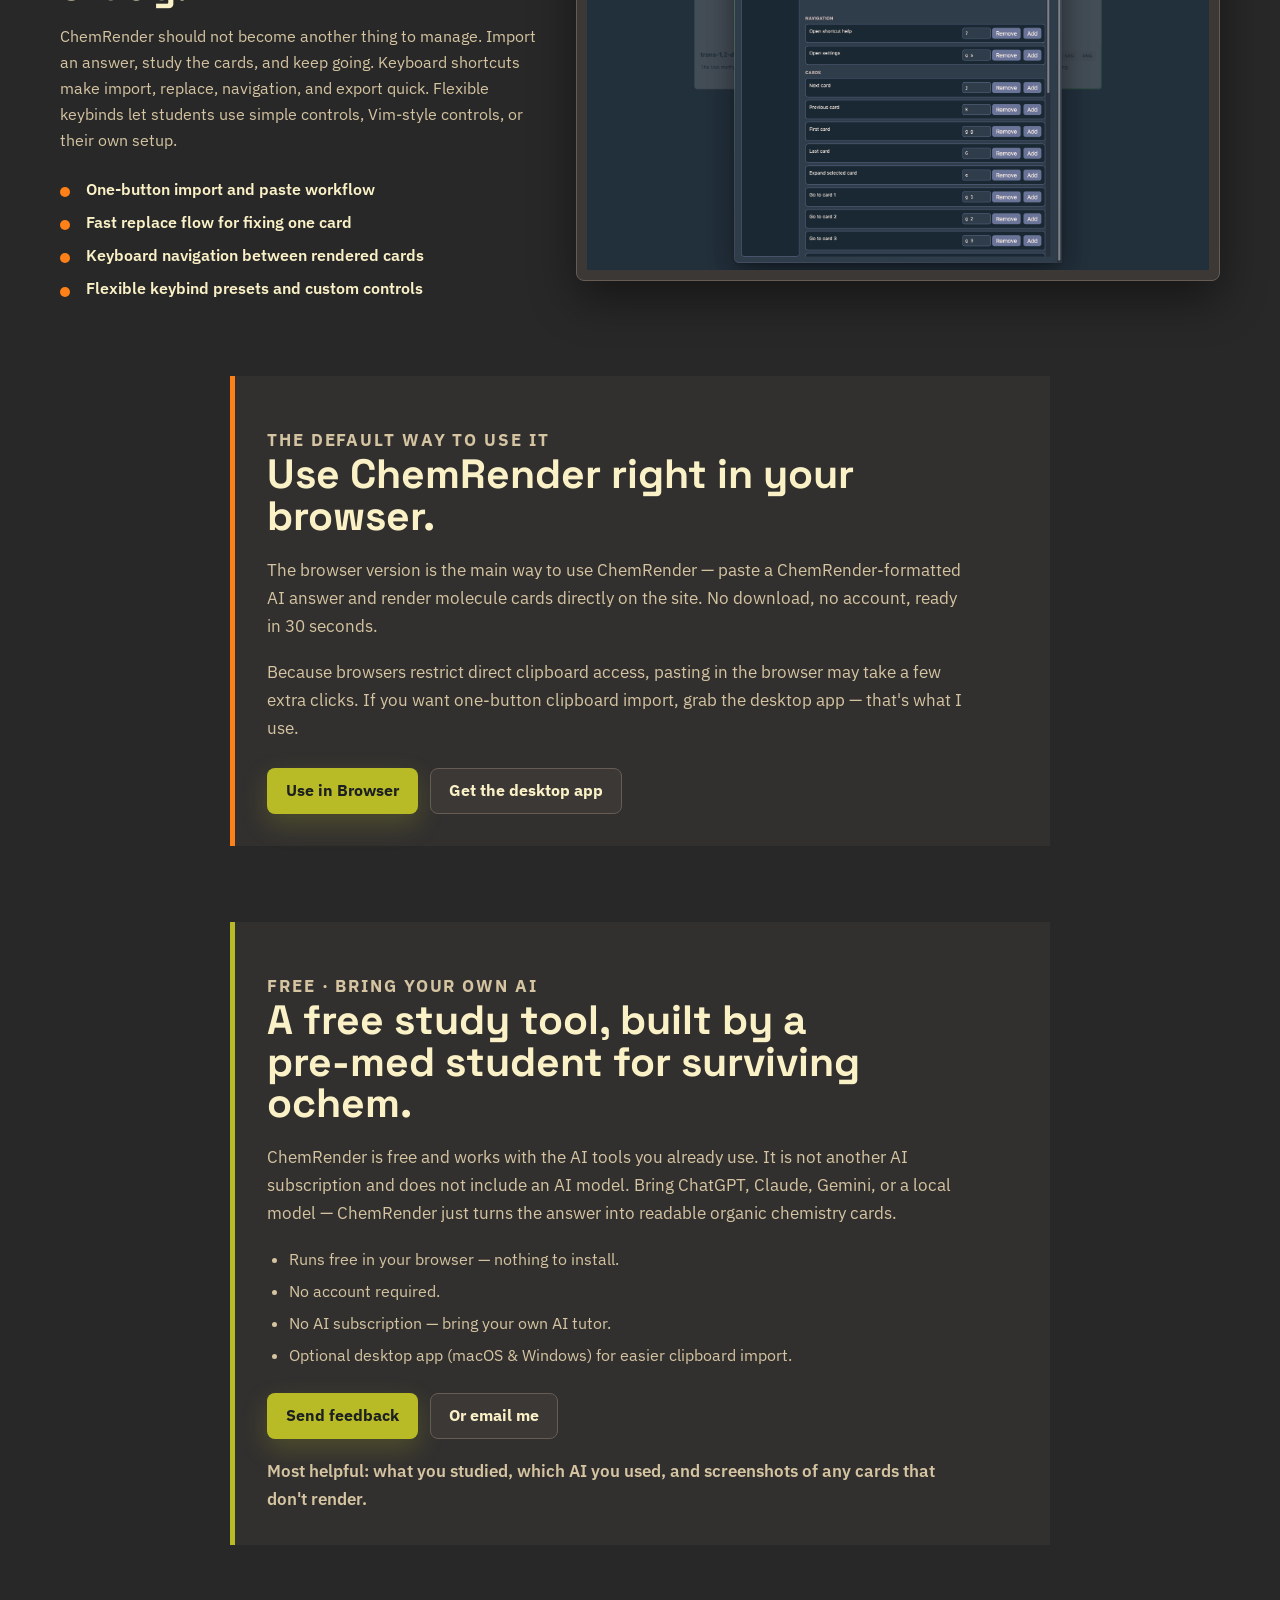
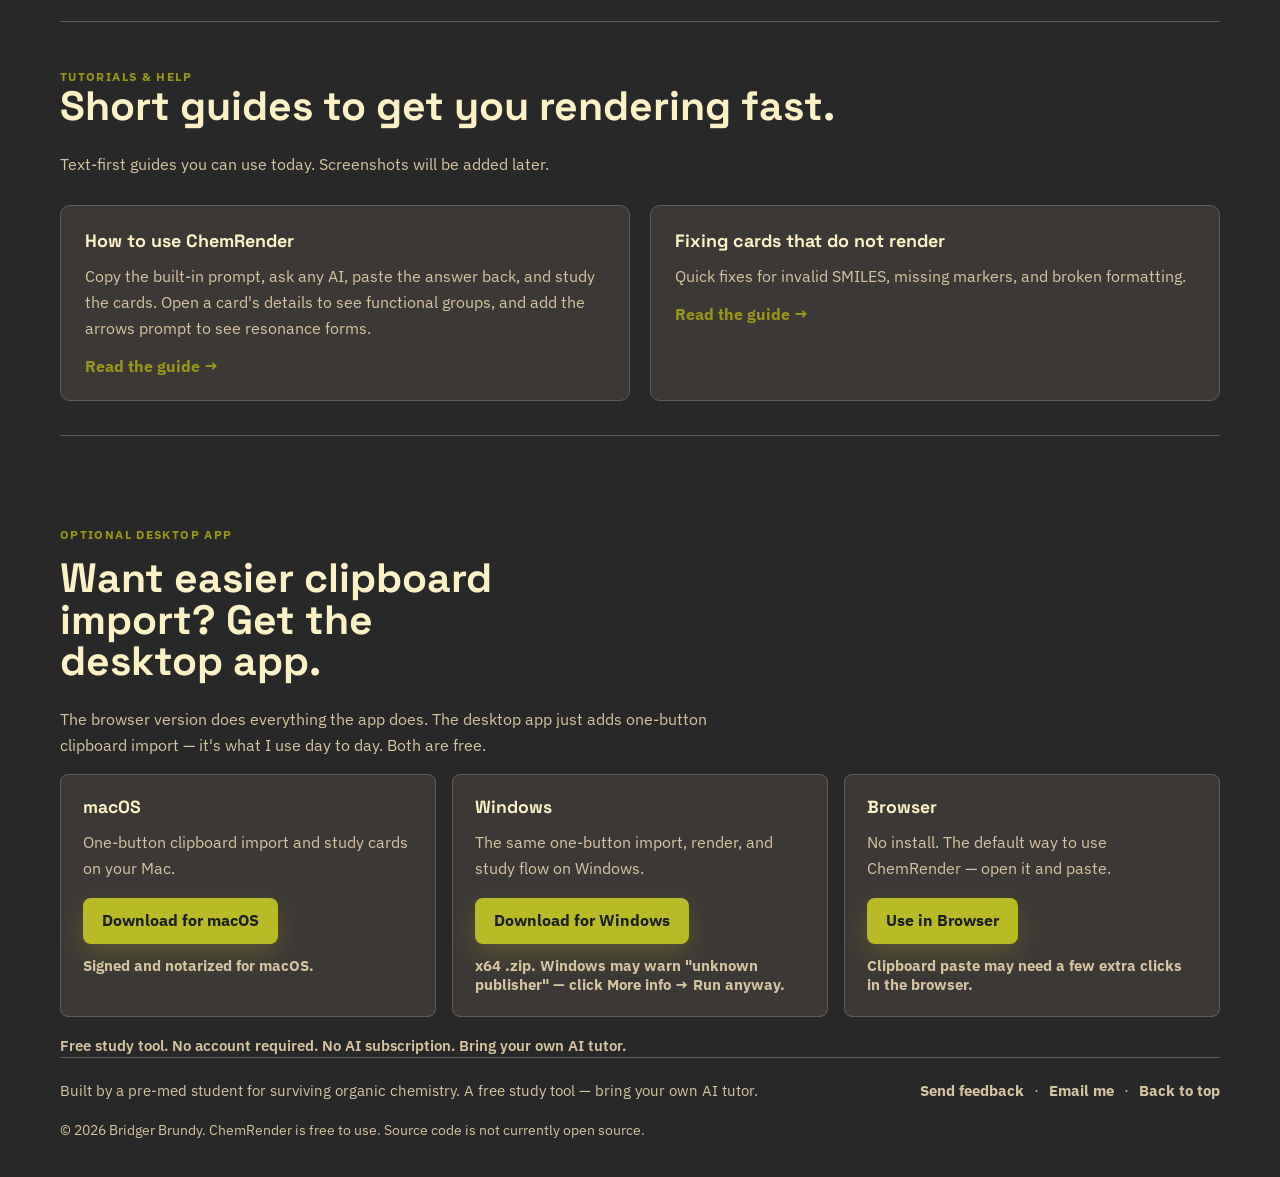
==== commit 695c16c4: "Make the browser version the default; desktop app is the clipboard-import upgrade - Hero leads with " ====
--- a/index.html
+++ b/index.html
@@ -6,7 +6,7 @@
     <meta name="theme-color" content="#282828" />
     <meta
       name="description"
-      content="ChemRender is a free study tool for organic chemistry students. Turn AI answers into readable molecule study cards. Desktop app for macOS and Windows, plus a browser version. Bring your own AI tutor."
+      content="ChemRender is a free browser tool for organic chemistry students. Turn AI answers into readable molecule study cards — no install. Optional desktop app (macOS & Windows) for easier clipboard import. Bring your own AI tutor."
     />
     <title>ChemRender — Free organic chemistry study cards</title>
     <link rel="icon" href="./assets/icon.svg" type="image/svg+xml" />
@@ -45,22 +45,19 @@
           <p class="eyebrow">Free study tool · built by a pre-med student</p>
           <h1>Turn AI organic chemistry answers into readable study cards.</h1>
           <p class="lede">
-            ChemRender is a free desktop and browser tool for organic chemistry students. Use
-            ChatGPT, Claude, Gemini, or a local model, then paste the response into ChemRender to
-            study clean molecule cards with structures, lone pairs, formal charges, resonance forms,
-            stereochemistry examples, and captions.
+            ChemRender is a free browser tool for organic chemistry students. Use ChatGPT, Claude,
+            Gemini, or a local model, then paste the response into ChemRender to study clean molecule
+            cards with structures, lone pairs, formal charges, resonance forms, stereochemistry
+            examples, and captions. No install needed — and a desktop app if you want easier
+            clipboard import.
           </p>
           <div class="actions">
-            <a class="button button-primary" href="./assets/downloads/Chem-Render-mac-arm64.dmg" download data-gc-event="download-mac">
-              Download for macOS
-            </a>
-            <a class="button button-primary" href="./assets/downloads/Chem-Render-windows-x64.zip" download data-gc-event="download-windows">
-              Download for Windows
-            </a>
-            <a class="button button-secondary" href="./app/" data-gc-event="use-in-browser">Use in Browser</a>
+            <a class="button button-primary" href="./app/" data-gc-event="use-in-browser">Use in Browser</a>
+            <a class="button button-secondary" href="#download" data-gc-event="jump-download">Get the desktop app</a>
           </div>
           <p class="trust-line">
-            Free study tool. No account required. No AI subscription. Bring your own AI tutor.
+            Free study tool. No install. No account required. No AI subscription. Bring your own AI
+            tutor.
           </p>
         </div>
         <div class="hero-visual">
@@ -94,8 +91,8 @@
           <div class="steps-grid">
             <article class="step-card">
               <span>1</span>
-              <h3>Get ChemRender</h3>
-              <p>Install the free app for macOS or Windows, or open it in your browser.</p>
+              <h3>Open ChemRender</h3>
+              <p>Use it free in your browser — or get the desktop app for easier clipboard import.</p>
             </article>
             <article class="step-card">
               <span>2</span>
@@ -208,20 +205,21 @@
 
       <section id="browser" class="section browser-section">
         <div class="section-inner narrow">
-          <p class="eyebrow">Try it in 30 seconds</p>
-          <h2>Use ChemRender in your browser.</h2>
+          <p class="eyebrow">The default way to use it</p>
+          <h2>Use ChemRender right in your browser.</h2>
           <p>
-            Want to try it without installing? The browser version lets you paste a
-            ChemRender-formatted AI answer and render molecule cards directly on the site — no
-            download, no account.
+            The browser version is the main way to use ChemRender — paste a ChemRender-formatted AI
+            answer and render molecule cards directly on the site. No download, no account, ready in
+            30 seconds.
           </p>
           <p>
-            Because browsers restrict direct clipboard access, the browser version may need a few
-            extra paste clicks. For the smoothest workflow, use the desktop app.
+            Because browsers restrict direct clipboard access, pasting in the browser may take a few
+            extra clicks. If you want one-button clipboard import, grab the desktop app — that's what
+            I use.
           </p>
           <div class="actions">
             <a class="button button-primary" href="./app/" data-gc-event="use-in-browser">Use in Browser</a>
-            <a class="button button-secondary" href="#download" data-gc-event="jump-download">Download desktop app</a>
+            <a class="button button-secondary" href="#download" data-gc-event="jump-download">Get the desktop app</a>
           </div>
         </div>
       </section>
@@ -236,10 +234,10 @@
             model — ChemRender just turns the answer into readable organic chemistry cards.
           </p>
           <ul class="free-list">
-            <li>Free to download and use.</li>
+            <li>Runs free in your browser — nothing to install.</li>
             <li>No account required.</li>
             <li>No AI subscription — bring your own AI tutor.</li>
-            <li>Works on macOS, Windows, and in the browser.</li>
+            <li>Optional desktop app (macOS &amp; Windows) for easier clipboard import.</li>
           </ul>
           <div class="actions">
             <a class="button button-primary" href="https://docs.google.com/forms/d/e/1FAIpQLSeavJxfLOB9SOMm9ojJX6Yog3z8cl30XIaRiHwqFiQlhDHEUg/viewform" target="_blank" rel="noopener" data-gc-event="feedback-form">Send feedback</a>
@@ -286,14 +284,18 @@
         <div class="section-inner">
           <div class="section-head">
             <div>
-              <p class="eyebrow">Download</p>
-              <h2>Get ChemRender — free, for macOS, Windows, or the browser.</h2>
+              <p class="eyebrow">Optional desktop app</p>
+              <h2>Want easier clipboard import? Get the desktop app.</h2>
             </div>
           </div>
+          <p class="tutorial-note">
+            The browser version does everything the app does. The desktop app just adds one-button
+            clipboard import — it's what I use day to day. Both are free.
+          </p>
           <div class="download-grid">
             <article class="download-card">
               <h3>macOS</h3>
-              <p>Render AI ochem answers into study cards on your Mac.</p>
+              <p>One-button clipboard import and study cards on your Mac.</p>
               <a class="button button-primary" href="./assets/downloads/Chem-Render-mac-arm64.dmg" download data-gc-event="download-mac">
                 Download for macOS
               </a>
@@ -301,7 +303,7 @@
             </article>
             <article class="download-card">
               <h3>Windows</h3>
-              <p>The same import, render, and study flow on Windows.</p>
+              <p>The same one-button import, render, and study flow on Windows.</p>
               <a class="button button-primary" href="./assets/downloads/Chem-Render-windows-x64.zip" download data-gc-event="download-windows">
                 Download for Windows
               </a>
@@ -309,11 +311,11 @@
             </article>
             <article class="download-card">
               <h3>Browser</h3>
-              <p>Try it without installing. Easiest way to test in 30 seconds.</p>
+              <p>No install. The default way to use ChemRender — open it and paste.</p>
               <a class="button button-primary" href="./app/" data-gc-event="use-in-browser">
                 Use in Browser
               </a>
-              <span>Clipboard import may need a few extra paste clicks in the browser.</span>
+              <span>Clipboard paste may need a few extra clicks in the browser.</span>
             </article>
           </div>
           <p class="trust-line">Free study tool. No account required. No AI subscription. Bring your own AI tutor.</p>
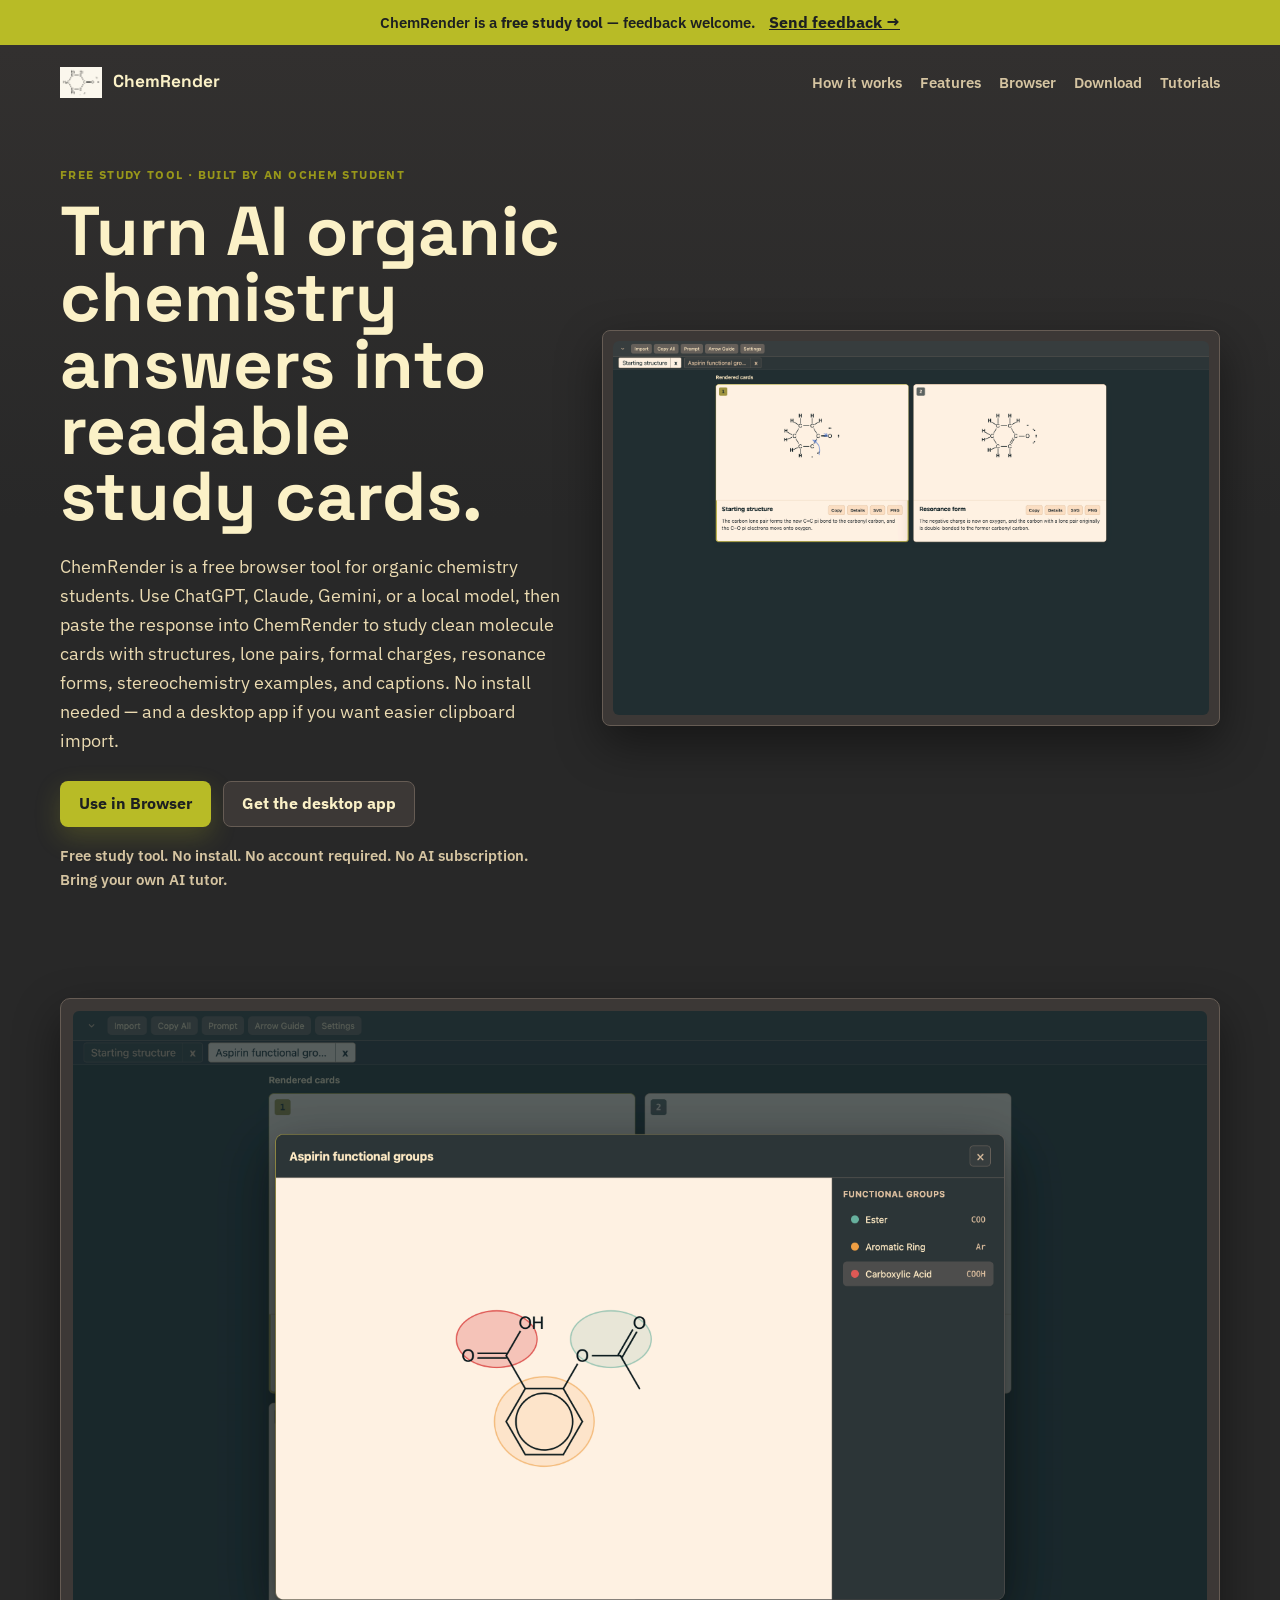
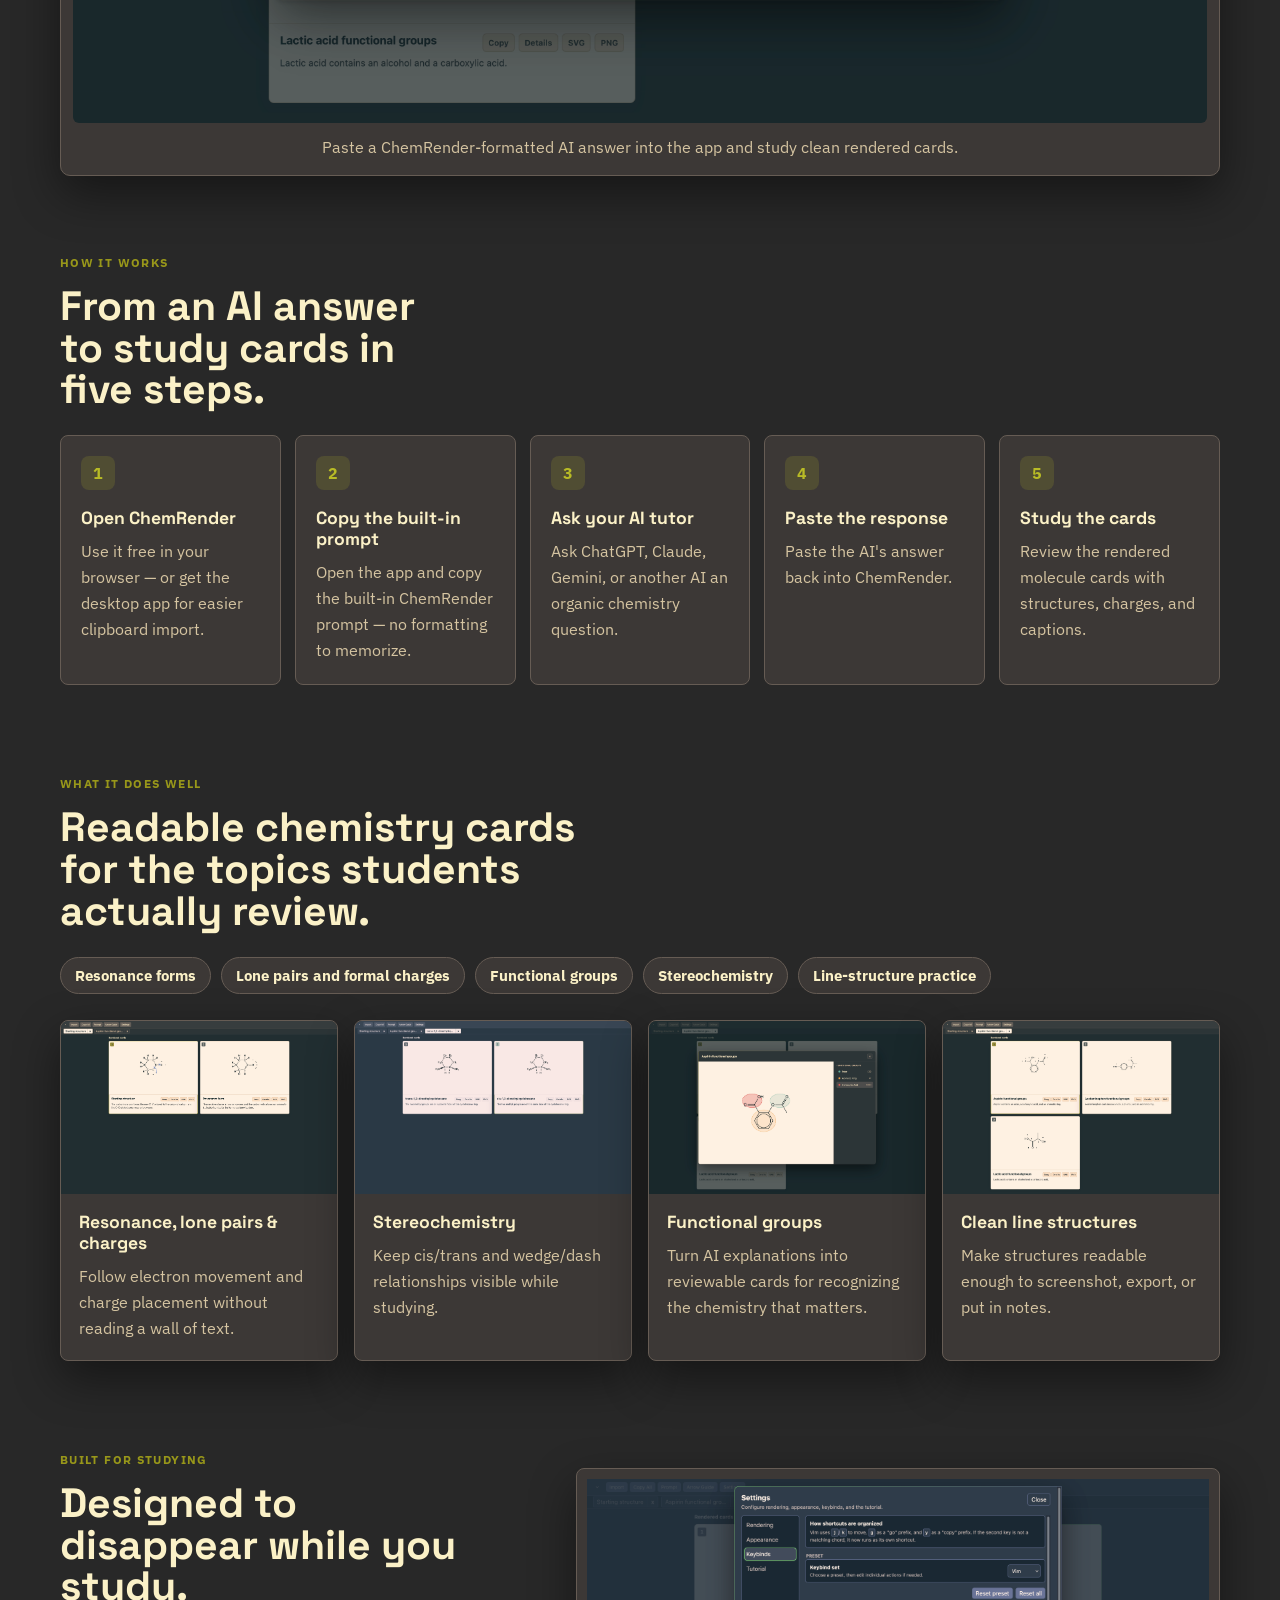
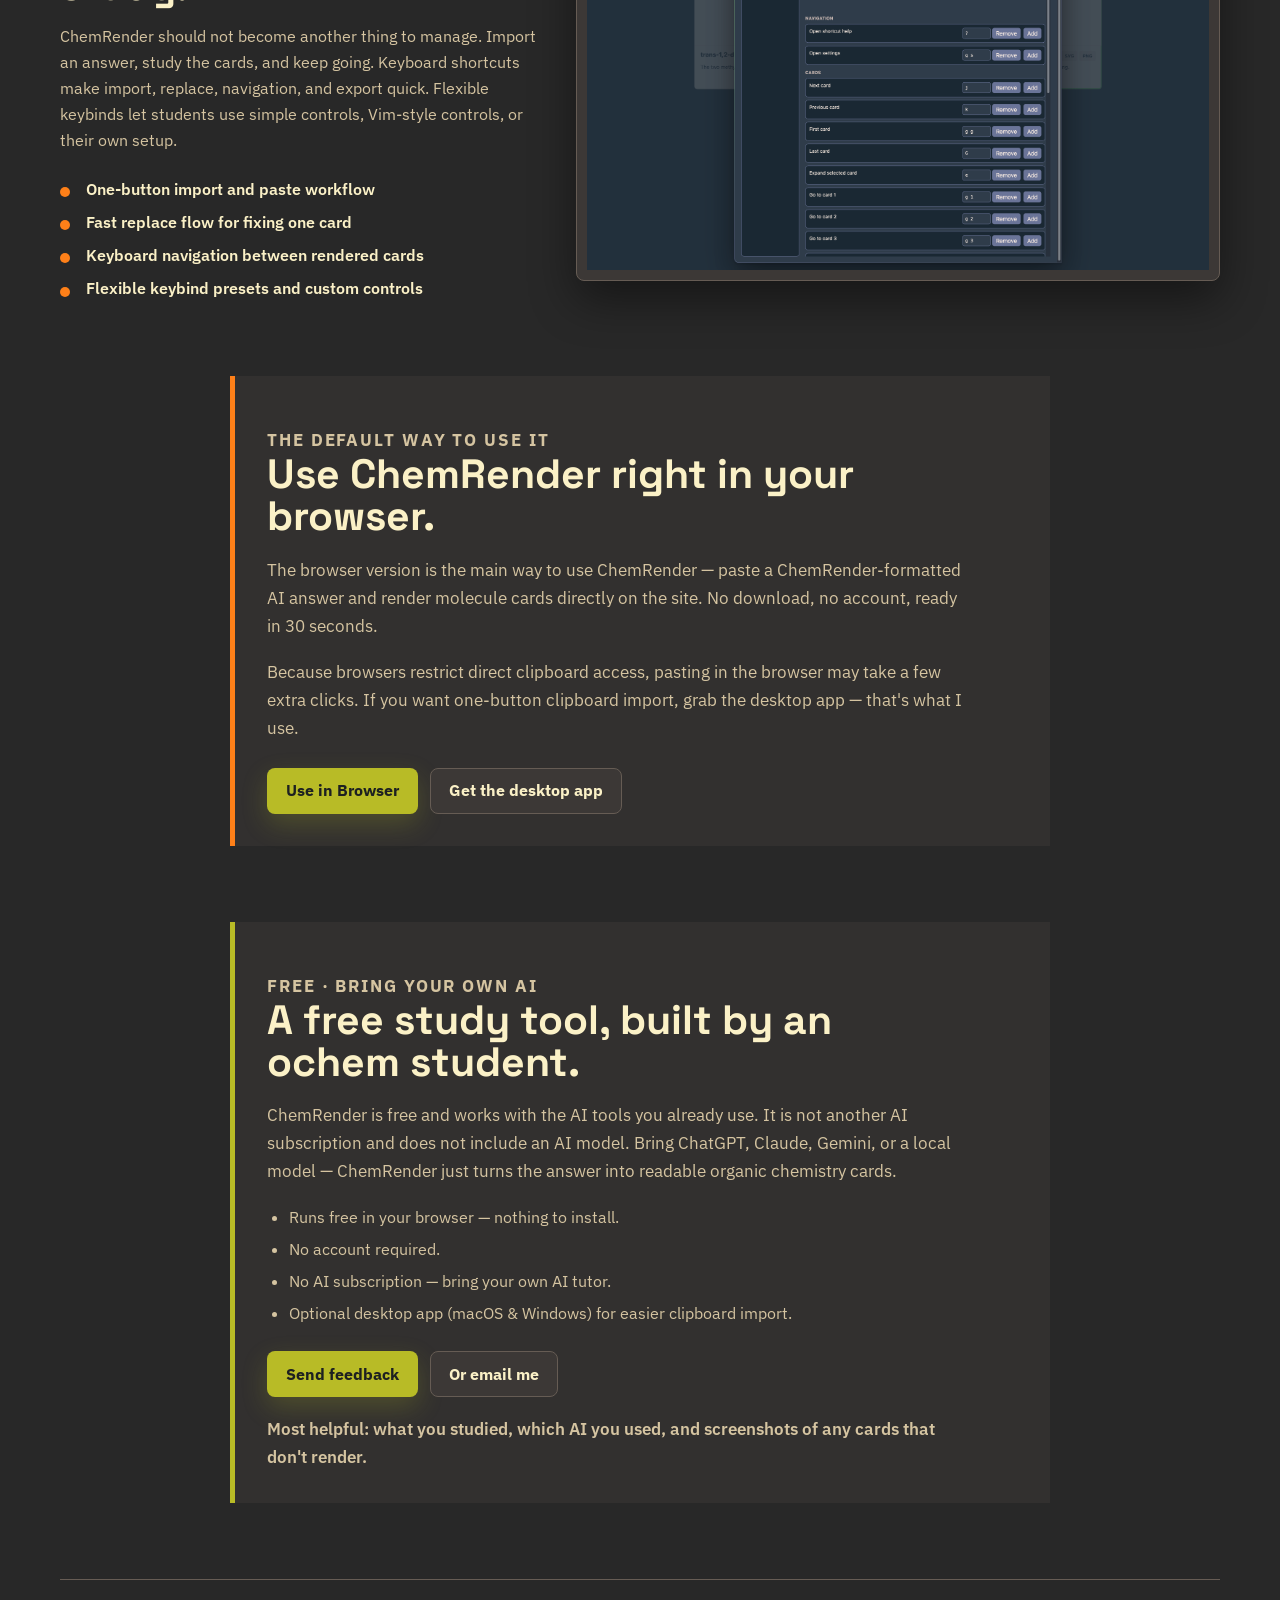
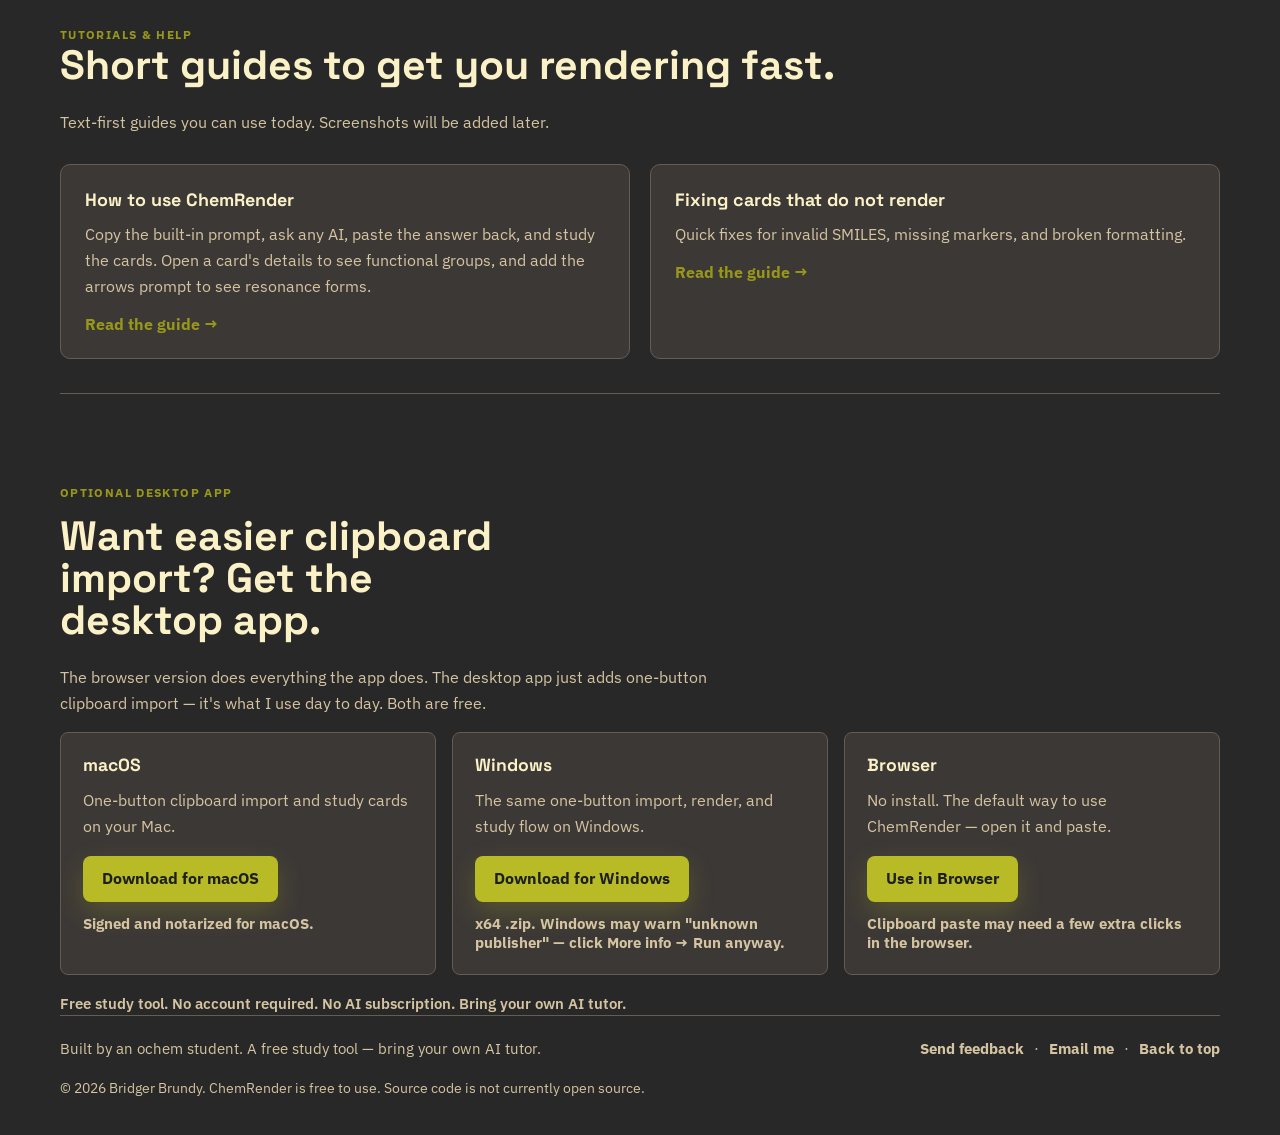
==== commit 99a60bf0: "Tone down emotional selling: 'built by an ochem student' - Drop 'pre-med student for surviving ochem" ====
--- a/index.html
+++ b/index.html
@@ -22,7 +22,7 @@
   </head>
   <body>
     <div class="beta-banner">
-      <p>ChemRender is a <strong>free study tool</strong> — your feedback shapes it.</p>
+      <p>ChemRender is a <strong>free study tool</strong> — feedback welcome.</p>
       <a href="https://docs.google.com/forms/d/e/1FAIpQLSeavJxfLOB9SOMm9ojJX6Yog3z8cl30XIaRiHwqFiQlhDHEUg/viewform" target="_blank" rel="noopener" data-gc-event="feedback-form">Send feedback →</a>
     </div>
     <header class="site-header">
@@ -42,7 +42,7 @@
     <main id="top">
       <section class="hero">
         <div class="hero-copy">
-          <p class="eyebrow">Free study tool · built by a pre-med student</p>
+          <p class="eyebrow">Free study tool · built by an ochem student</p>
           <h1>Turn AI organic chemistry answers into readable study cards.</h1>
           <p class="lede">
             ChemRender is a free browser tool for organic chemistry students. Use ChatGPT, Claude,
@@ -227,7 +227,7 @@
       <section id="free" class="section free-section">
         <div class="section-inner narrow">
           <p class="eyebrow">Free · bring your own AI</p>
-          <h2>A free study tool, built by a pre-med student for surviving ochem.</h2>
+          <h2>A free study tool, built by an ochem student.</h2>
           <p>
             ChemRender is free and works with the AI tools you already use. It is not another AI
             subscription and does not include an AI model. Bring ChatGPT, Claude, Gemini, or a local
@@ -324,7 +324,7 @@
     </main>
 
     <footer class="site-footer">
-      <p>Built by a pre-med student for surviving organic chemistry. A free study tool — bring your own AI tutor.</p>
+      <p>Built by an ochem student. A free study tool — bring your own AI tutor.</p>
       <p class="footer-links">
         <a href="https://docs.google.com/forms/d/e/1FAIpQLSeavJxfLOB9SOMm9ojJX6Yog3z8cl30XIaRiHwqFiQlhDHEUg/viewform" target="_blank" rel="noopener" data-gc-event="feedback-form">Send feedback</a>
         <span aria-hidden="true">·</span>
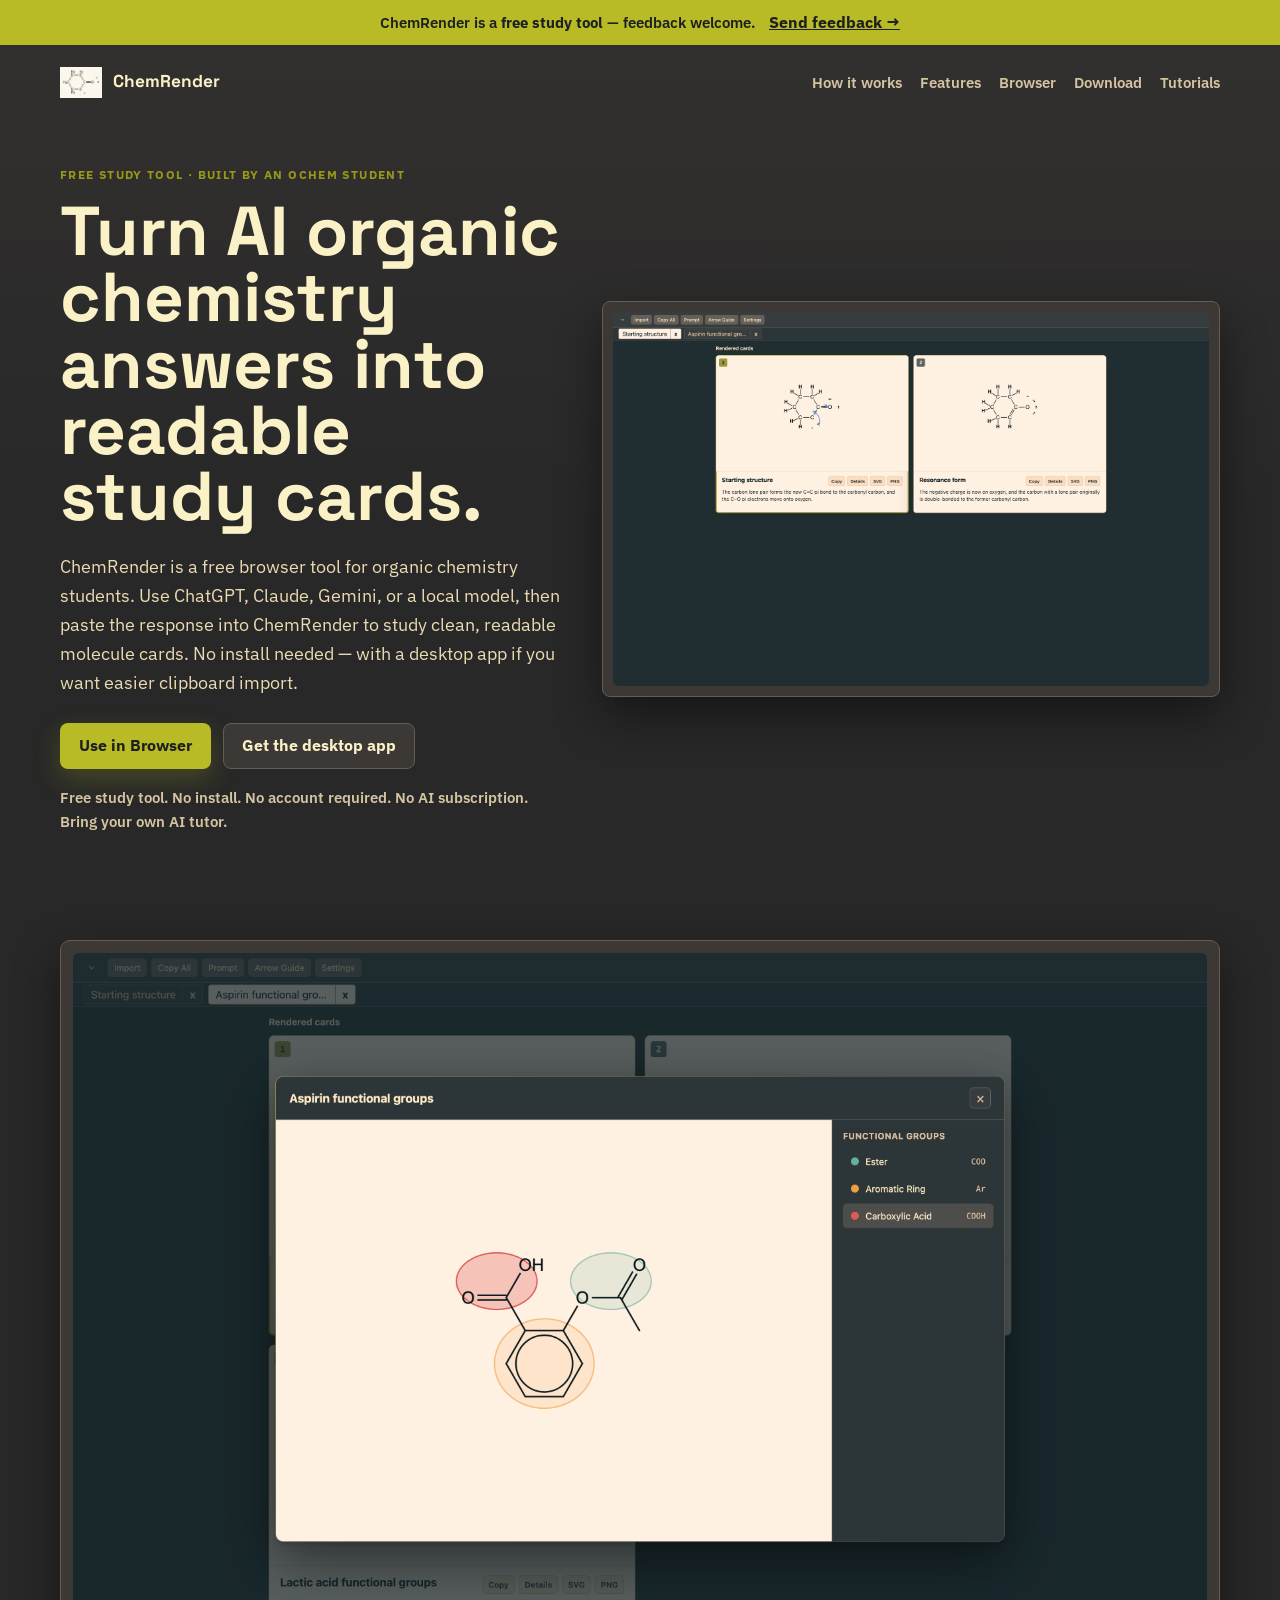
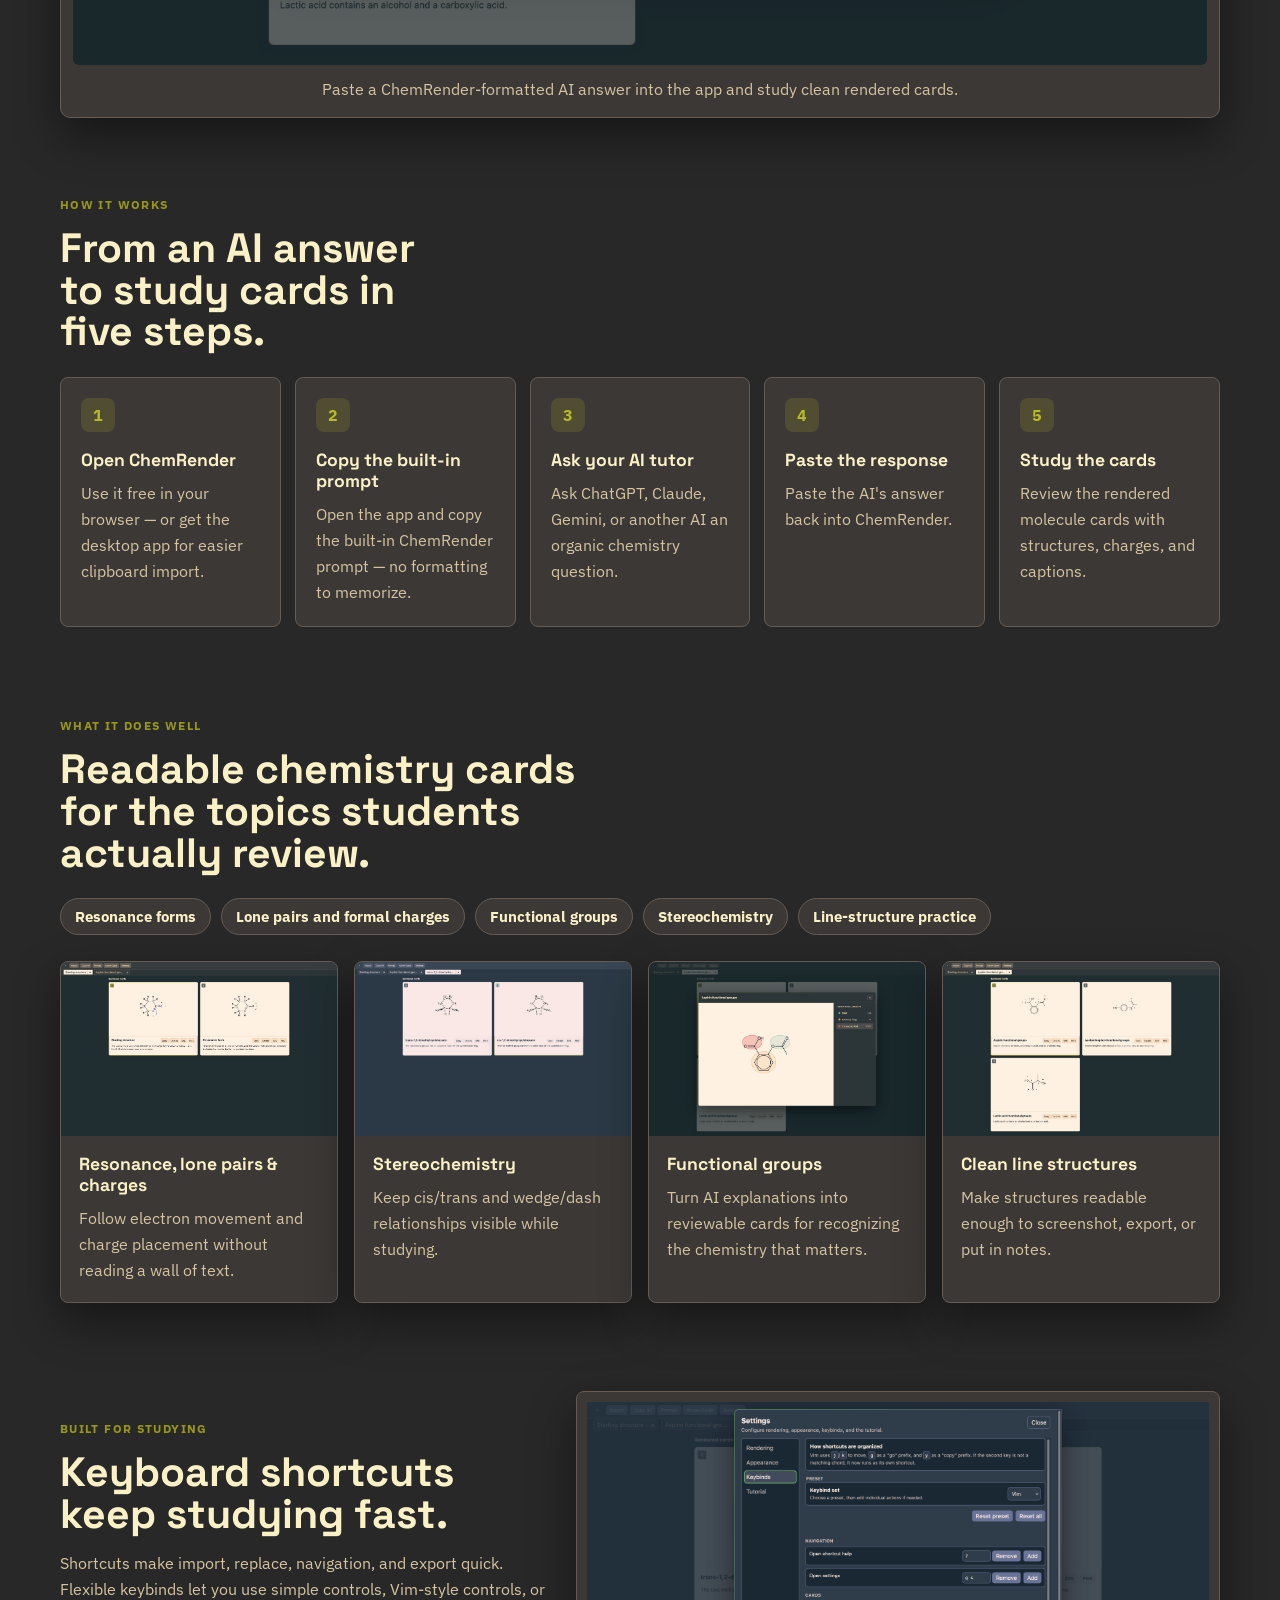
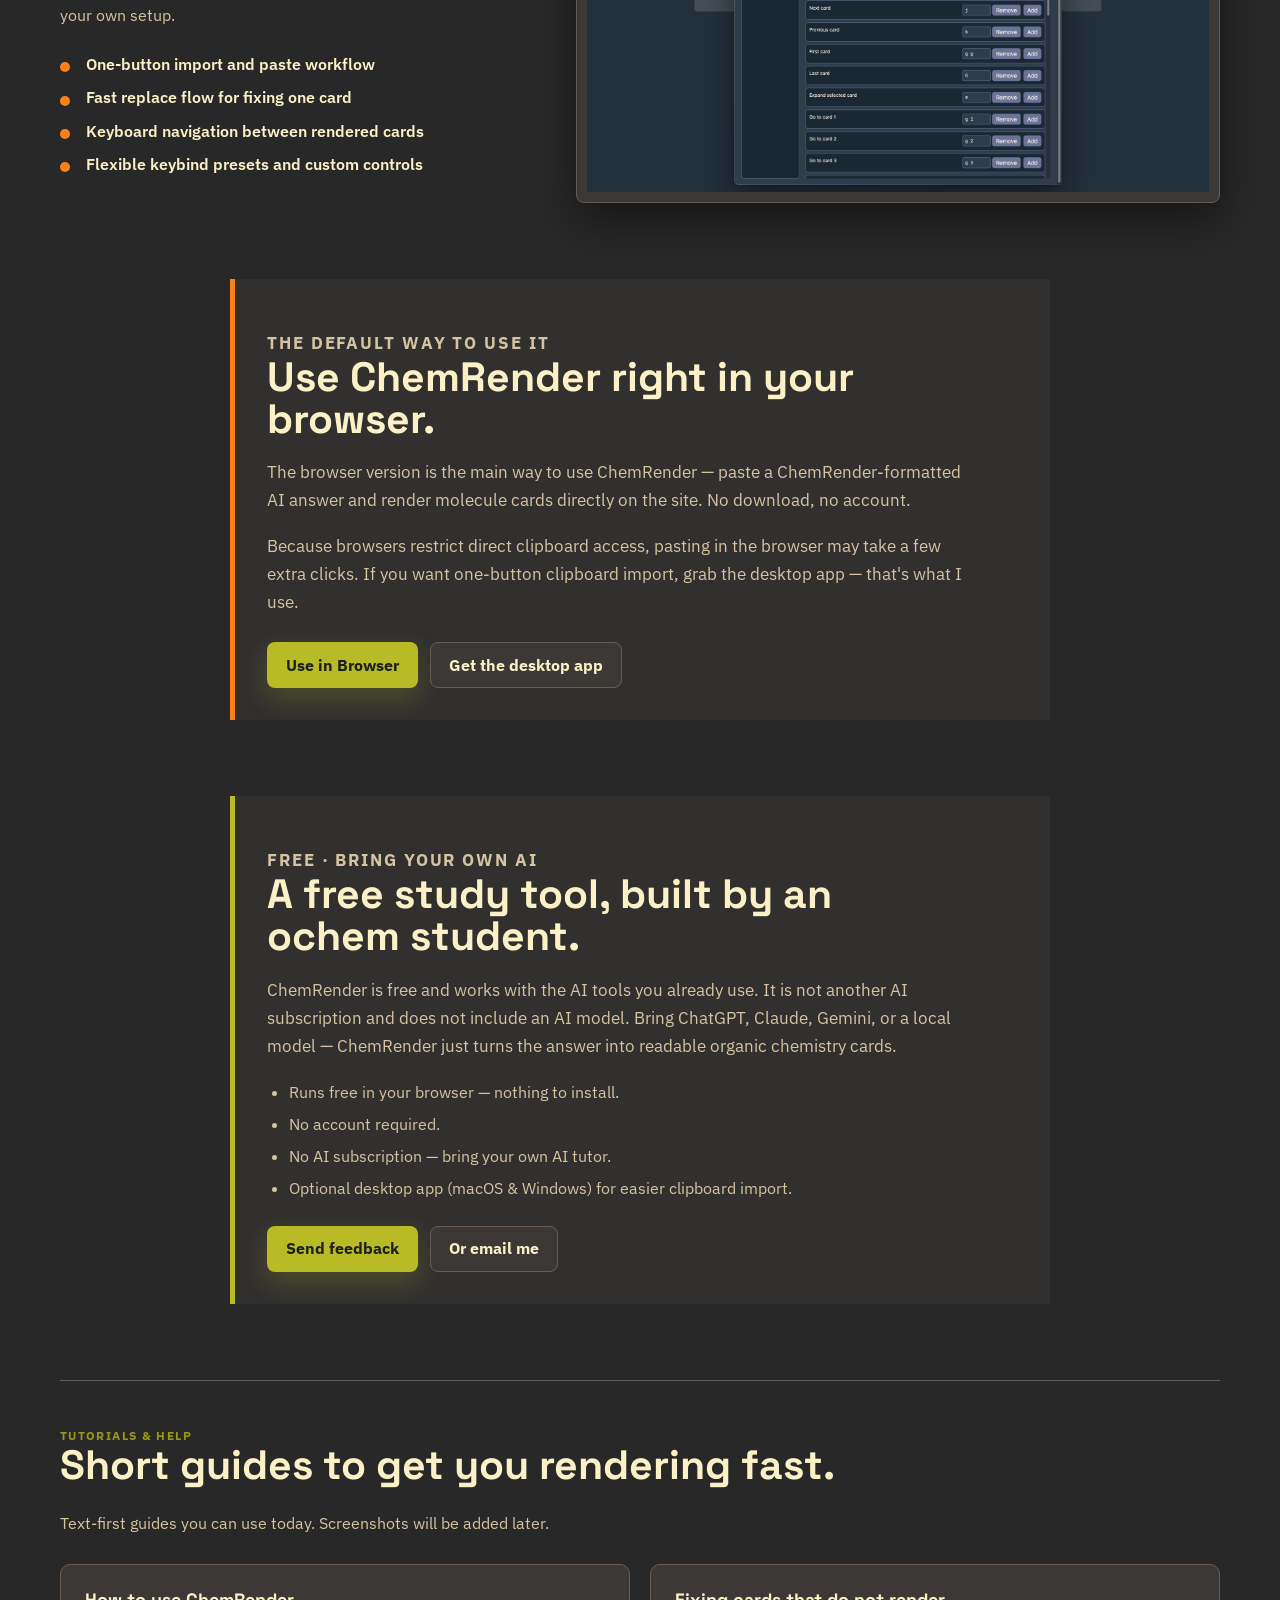
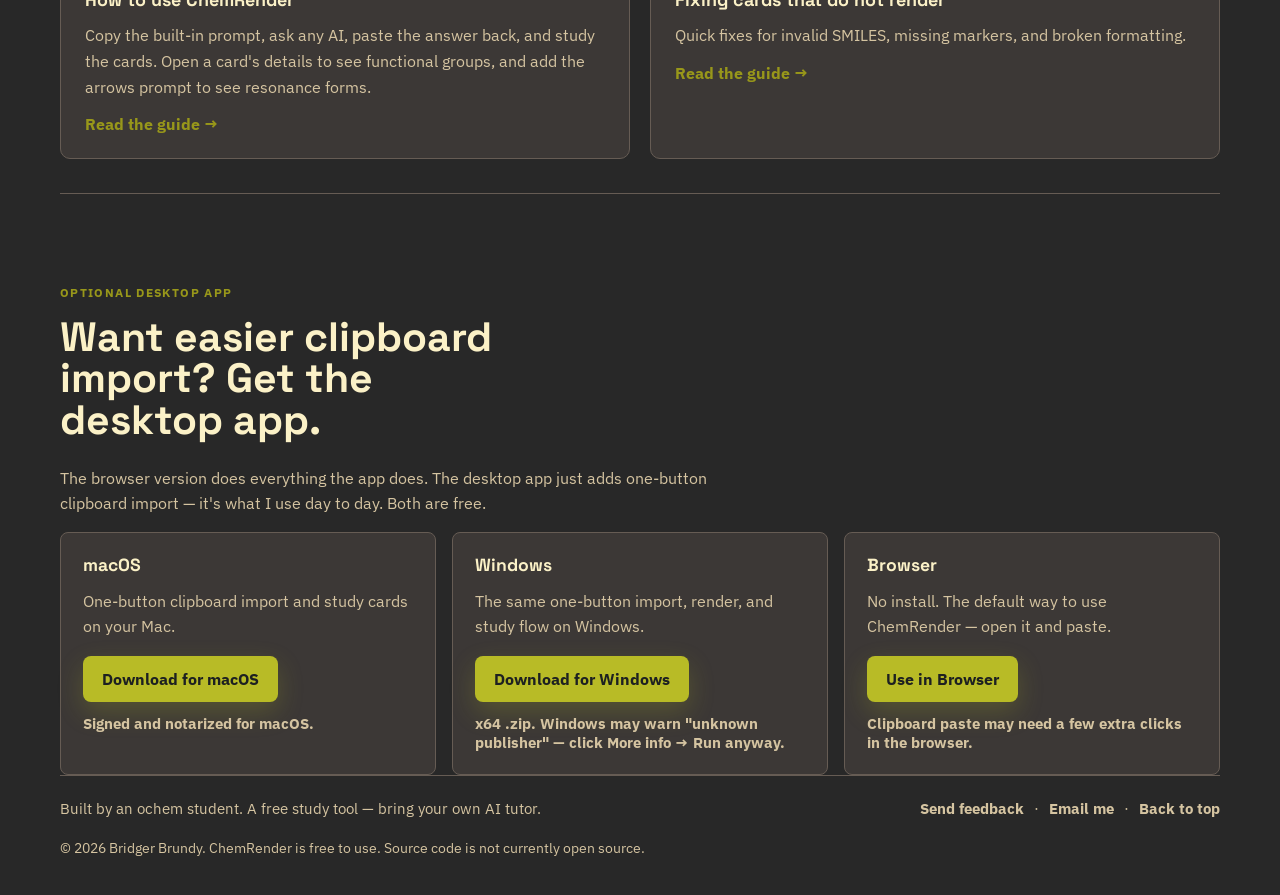
==== commit 771f7e1c: "Fluff audit: trim padded marketing copy - Remove 'Most helpful: ...' feedback line - Cut 'Designed t" ====
--- a/index.html
+++ b/index.html
@@ -46,10 +46,9 @@
           <h1>Turn AI organic chemistry answers into readable study cards.</h1>
           <p class="lede">
             ChemRender is a free browser tool for organic chemistry students. Use ChatGPT, Claude,
-            Gemini, or a local model, then paste the response into ChemRender to study clean molecule
-            cards with structures, lone pairs, formal charges, resonance forms, stereochemistry
-            examples, and captions. No install needed — and a desktop app if you want easier
-            clipboard import.
+            Gemini, or a local model, then paste the response into ChemRender to study clean, readable
+            molecule cards. No install needed — with a desktop app if you want easier clipboard
+            import.
           </p>
           <div class="actions">
             <a class="button button-primary" href="./app/" data-gc-event="use-in-browser">Use in Browser</a>
@@ -182,12 +181,10 @@
         <div class="section-inner keybinds-layout">
           <div>
             <p class="eyebrow">Built for studying</p>
-            <h2>Designed to disappear while you study.</h2>
+            <h2>Keyboard shortcuts keep studying fast.</h2>
             <p>
-              ChemRender should not become another thing to manage. Import an answer, study the
-              cards, and keep going. Keyboard shortcuts make import, replace, navigation, and
-              export quick. Flexible keybinds let students use simple controls, Vim-style controls,
-              or their own setup.
+              Shortcuts make import, replace, navigation, and export quick. Flexible keybinds let you
+              use simple controls, Vim-style controls, or your own setup.
             </p>
             <ul class="feature-list">
               <li>One-button import and paste workflow</li>
@@ -209,8 +206,7 @@
           <h2>Use ChemRender right in your browser.</h2>
           <p>
             The browser version is the main way to use ChemRender — paste a ChemRender-formatted AI
-            answer and render molecule cards directly on the site. No download, no account, ready in
-            30 seconds.
+            answer and render molecule cards directly on the site. No download, no account.
           </p>
           <p>
             Because browsers restrict direct clipboard access, pasting in the browser may take a few
@@ -243,10 +239,6 @@
             <a class="button button-primary" href="https://docs.google.com/forms/d/e/1FAIpQLSeavJxfLOB9SOMm9ojJX6Yog3z8cl30XIaRiHwqFiQlhDHEUg/viewform" target="_blank" rel="noopener" data-gc-event="feedback-form">Send feedback</a>
             <a class="button button-secondary" href="mailto:bridger.brundy@gmail.com?subject=ChemRender%20feedback">Or email me</a>
           </div>
-          <p class="trust-line">
-            Most helpful: what you studied, which AI you used, and screenshots of any cards that
-            don't render.
-          </p>
         </div>
       </section>
 
@@ -318,7 +310,6 @@
               <span>Clipboard paste may need a few extra clicks in the browser.</span>
             </article>
           </div>
-          <p class="trust-line">Free study tool. No account required. No AI subscription. Bring your own AI tutor.</p>
         </div>
       </section>
     </main>
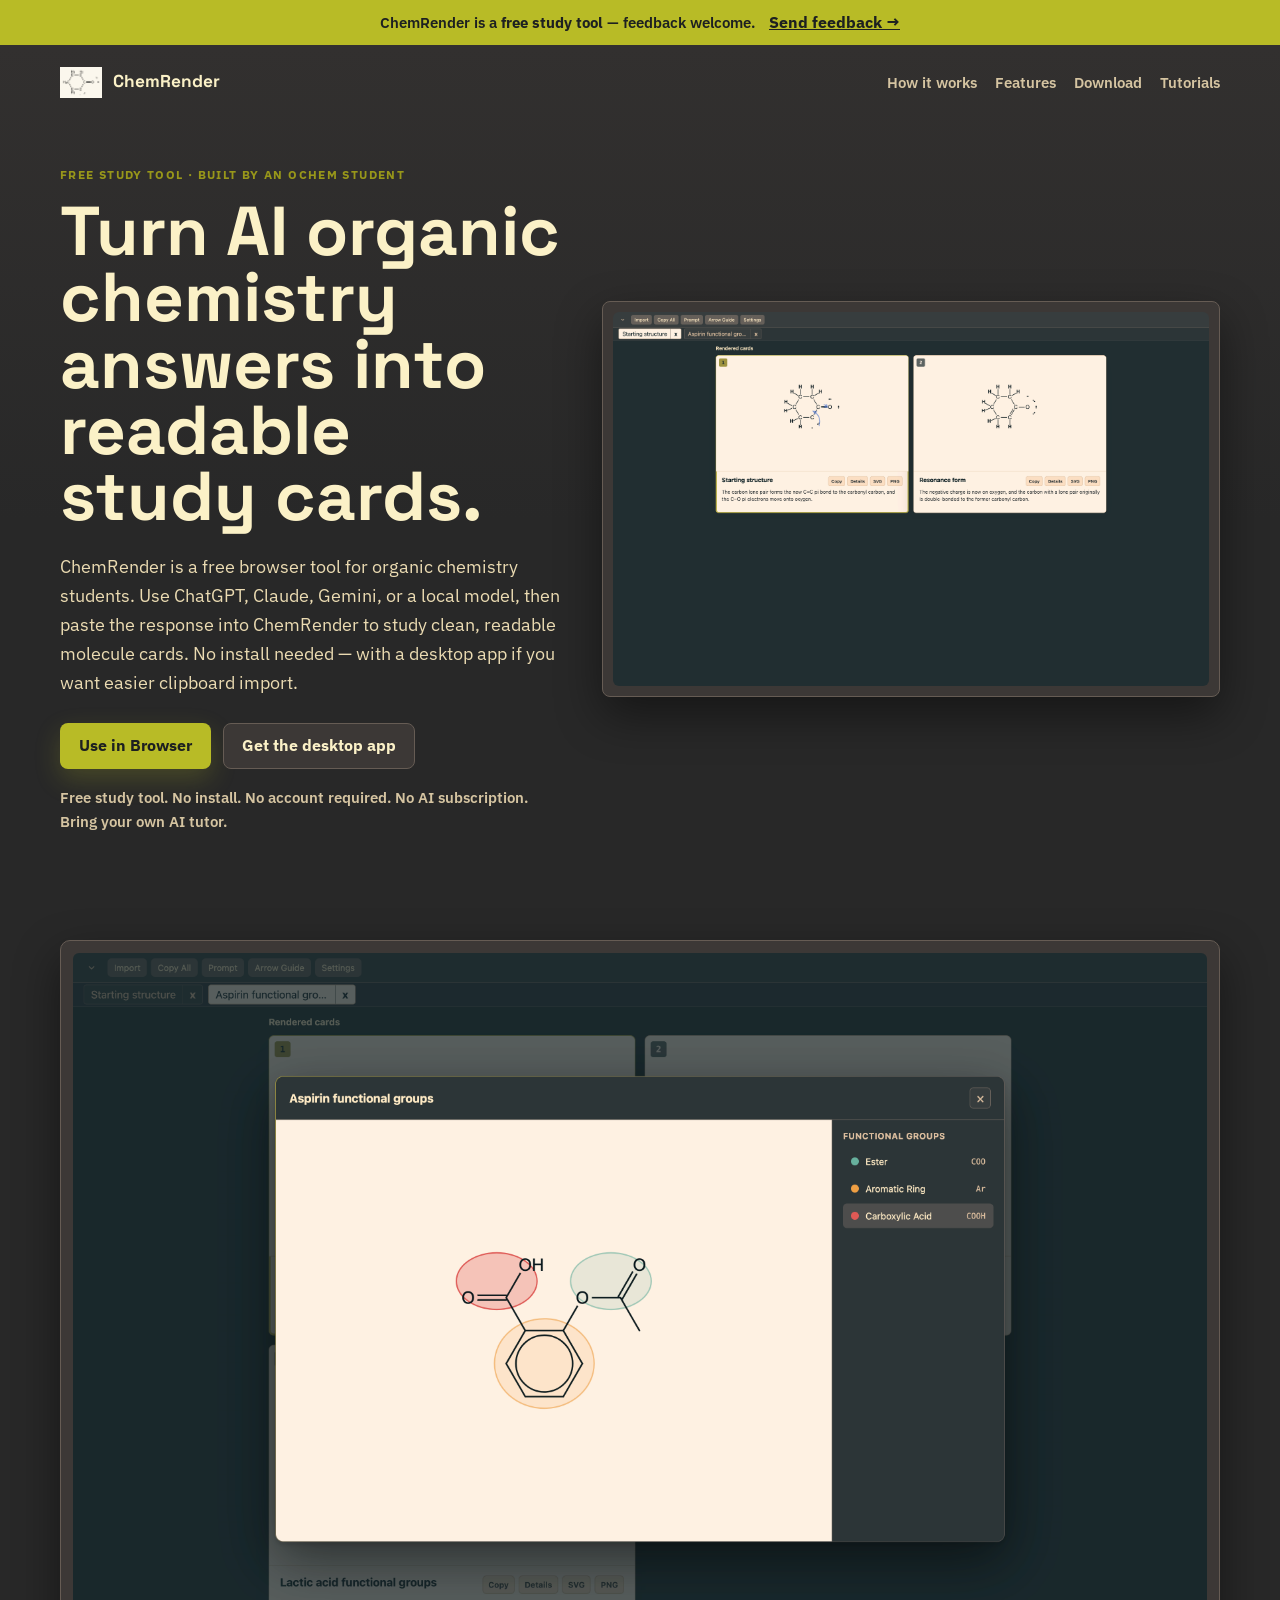
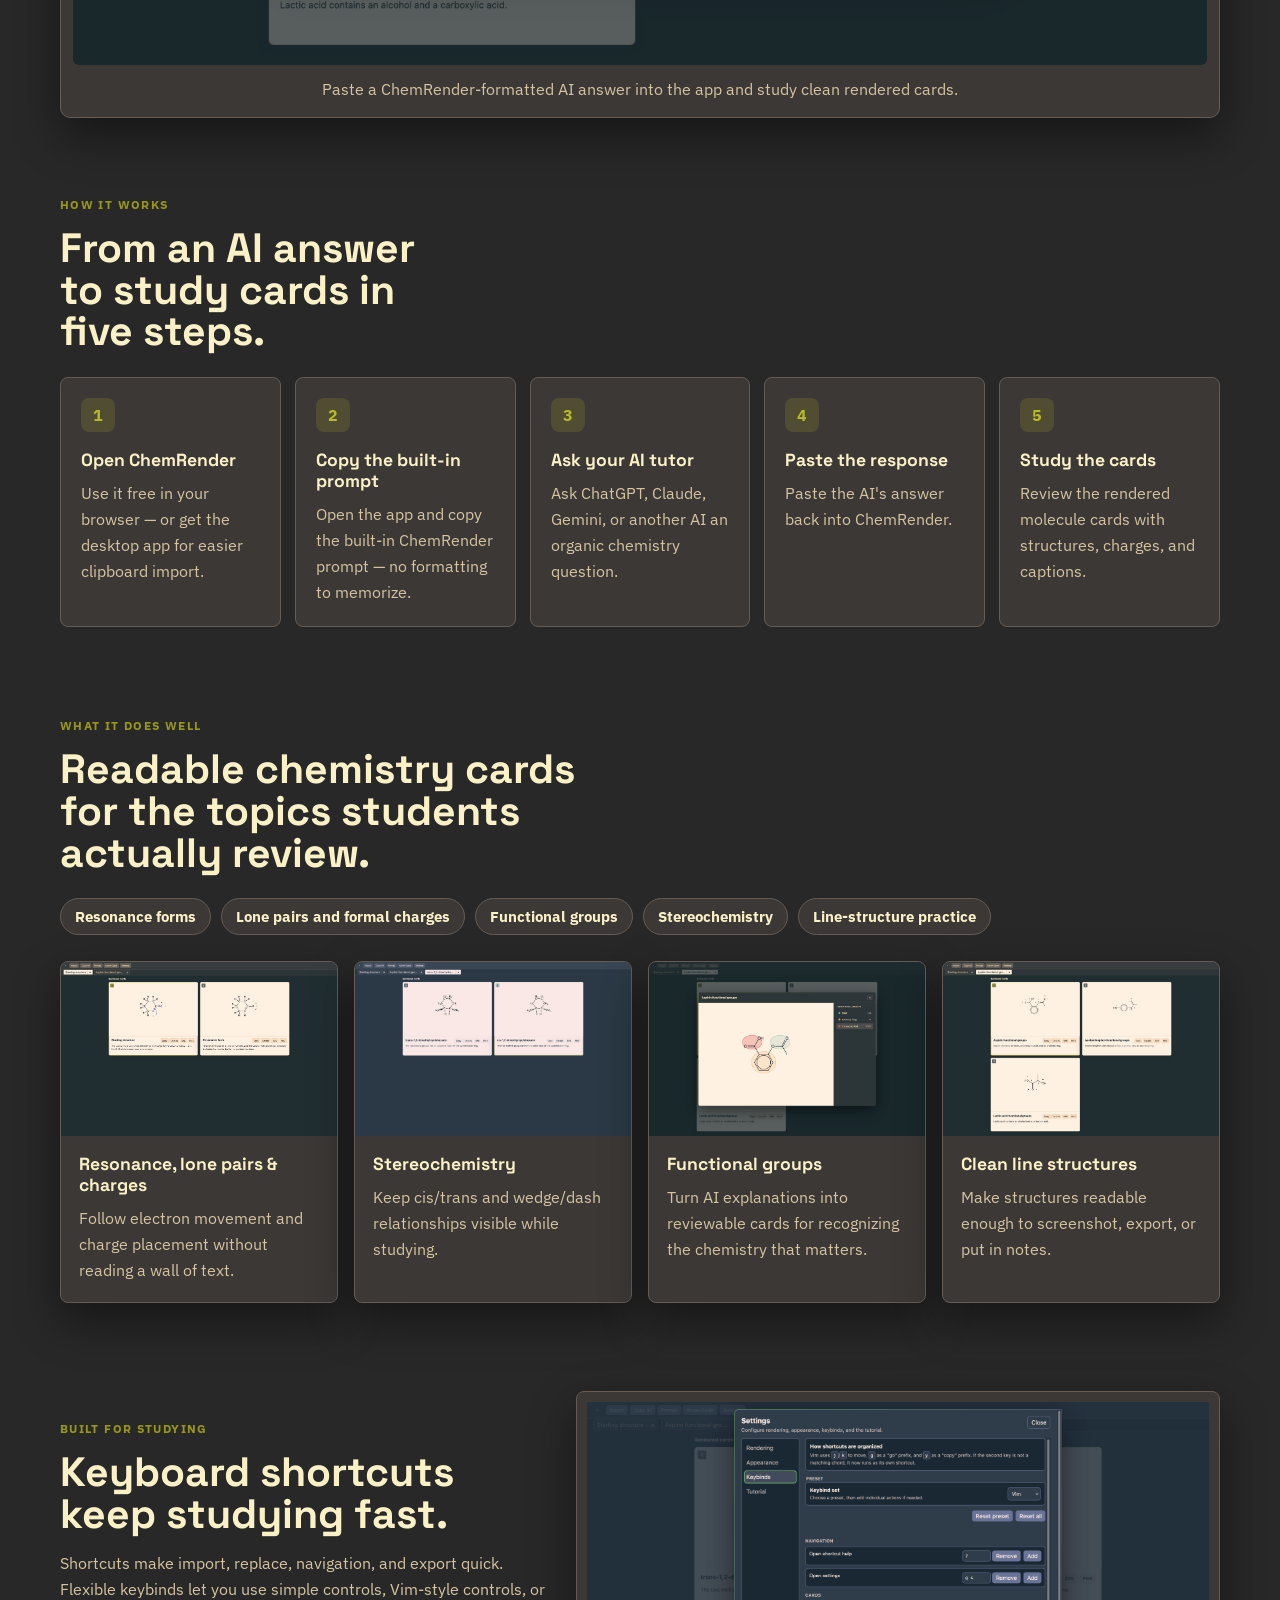
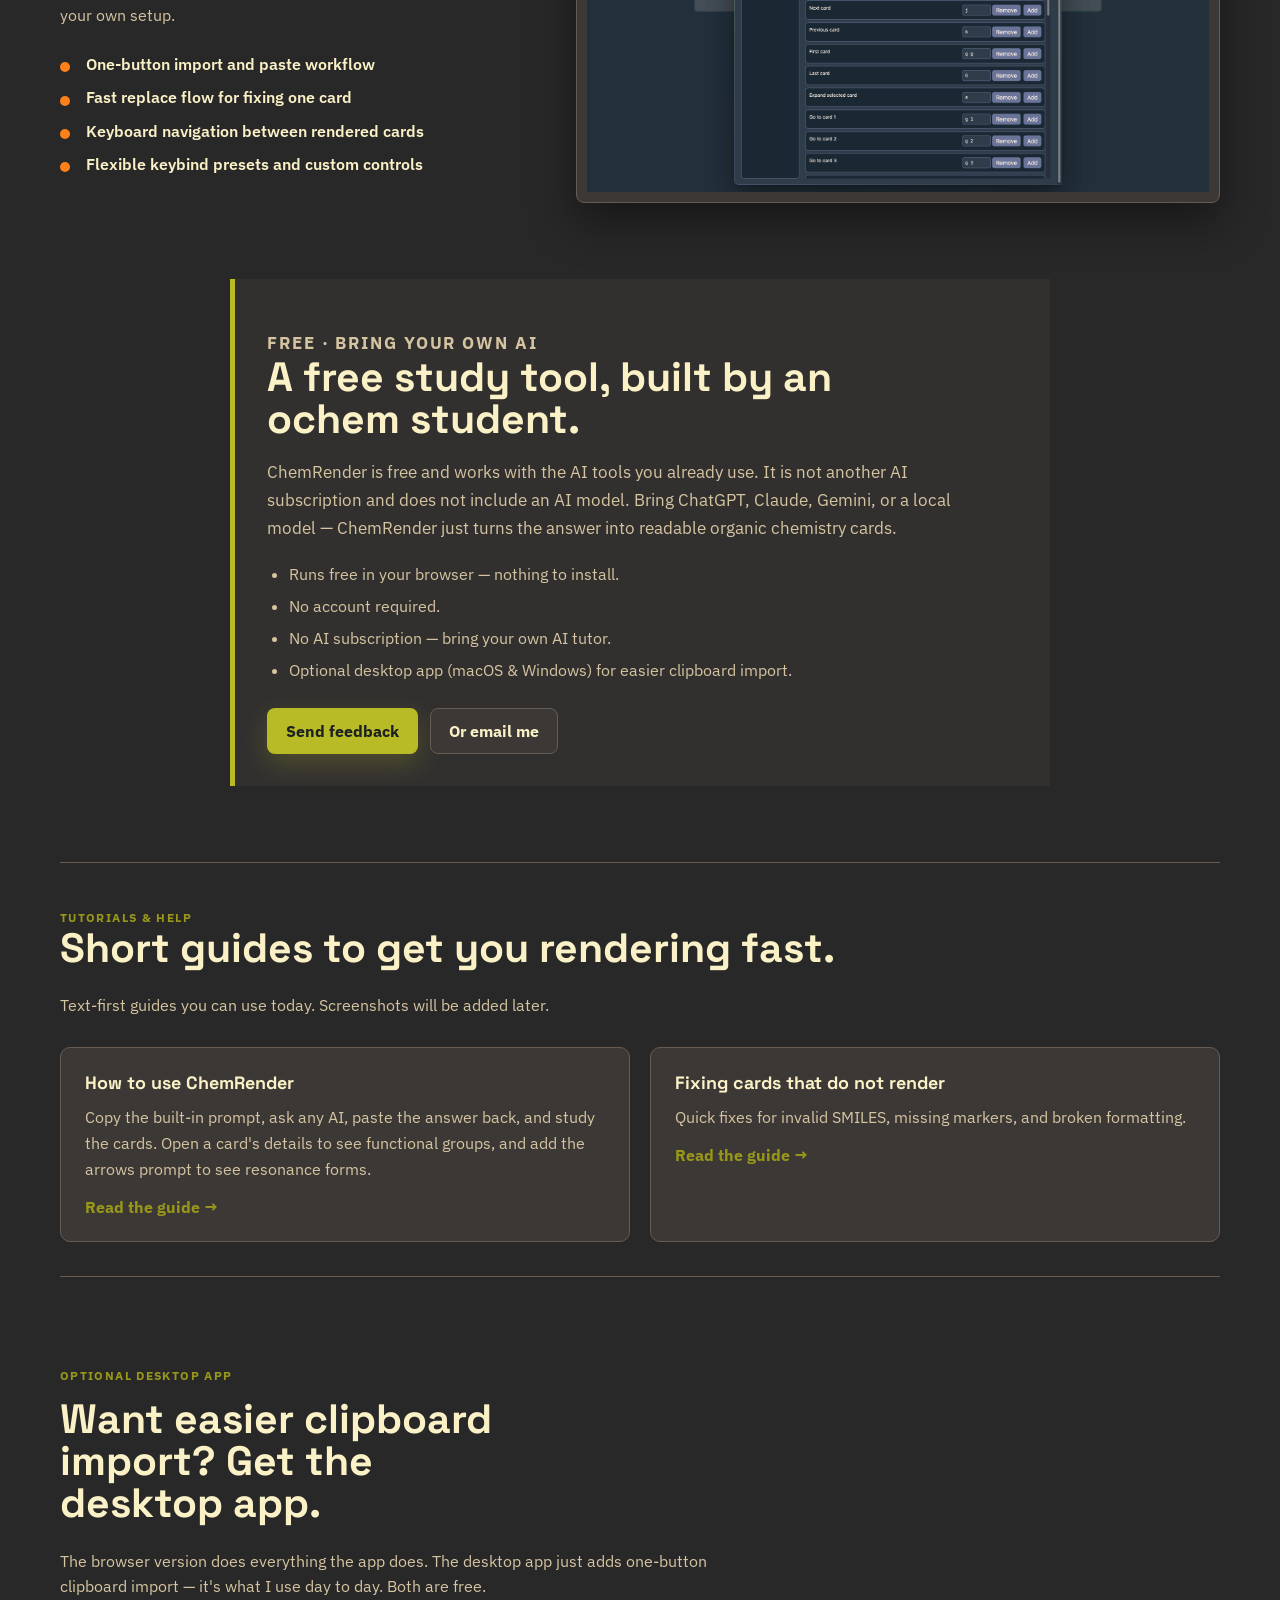
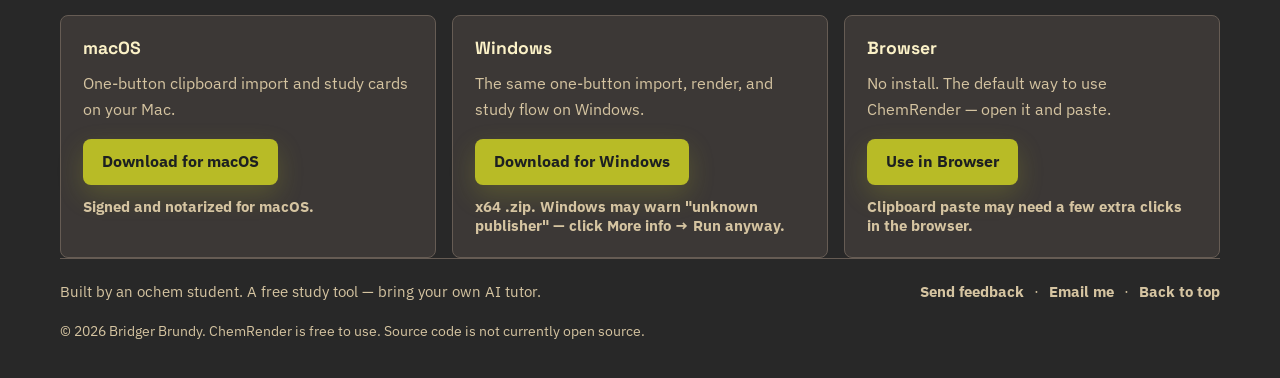
==== commit e8ab25e2: "Remove the dedicated browser section and its nav link" ====
--- a/index.html
+++ b/index.html
@@ -33,7 +33,6 @@
       <nav class="site-nav" aria-label="Primary">
         <a href="#how">How it works</a>
         <a href="#features">Features</a>
-        <a href="#browser">Browser</a>
         <a href="#download">Download</a>
         <a href="#tutorials">Tutorials</a>
       </nav>
@@ -200,26 +199,6 @@
         </div>
       </section>
 
-      <section id="browser" class="section browser-section">
-        <div class="section-inner narrow">
-          <p class="eyebrow">The default way to use it</p>
-          <h2>Use ChemRender right in your browser.</h2>
-          <p>
-            The browser version is the main way to use ChemRender — paste a ChemRender-formatted AI
-            answer and render molecule cards directly on the site. No download, no account.
-          </p>
-          <p>
-            Because browsers restrict direct clipboard access, pasting in the browser may take a few
-            extra clicks. If you want one-button clipboard import, grab the desktop app — that's what
-            I use.
-          </p>
-          <div class="actions">
-            <a class="button button-primary" href="./app/" data-gc-event="use-in-browser">Use in Browser</a>
-            <a class="button button-secondary" href="#download" data-gc-event="jump-download">Get the desktop app</a>
-          </div>
-        </div>
-      </section>
-
       <section id="free" class="section free-section">
         <div class="section-inner narrow">
           <p class="eyebrow">Free · bring your own AI</p>
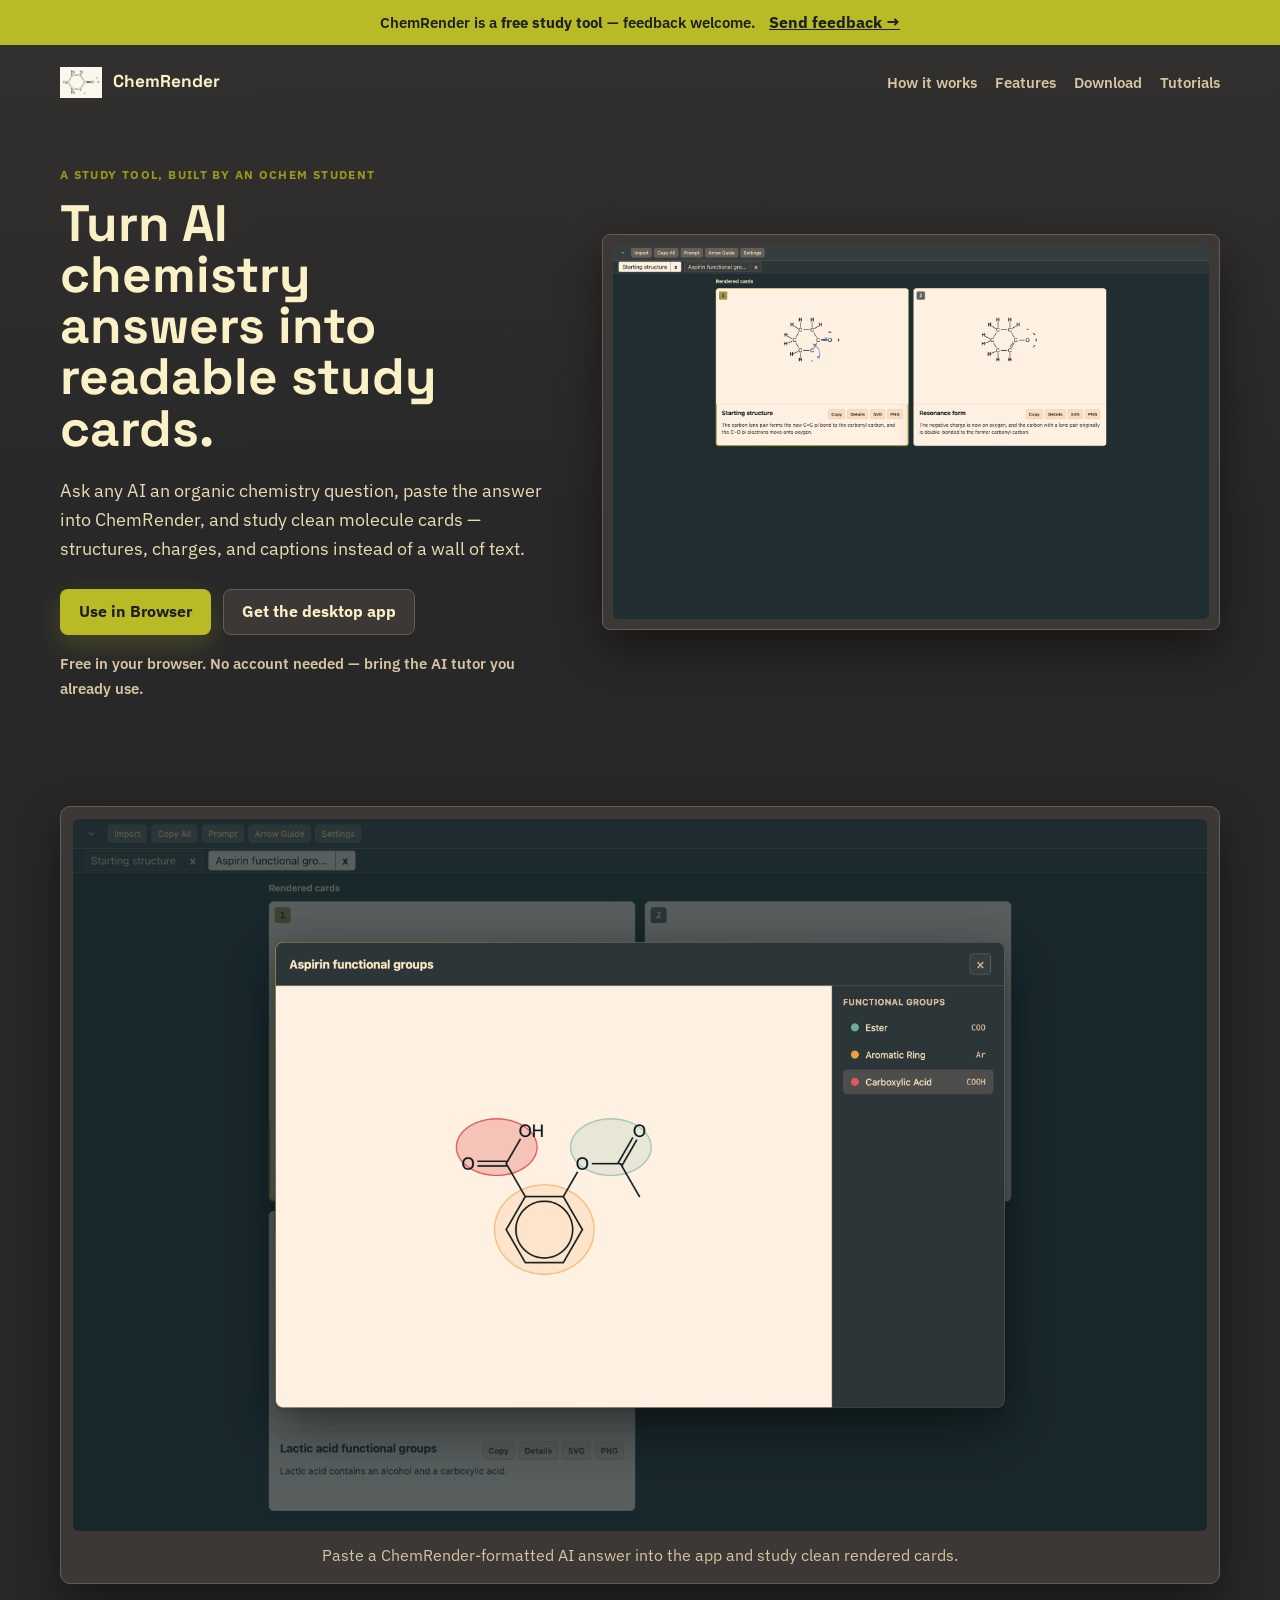
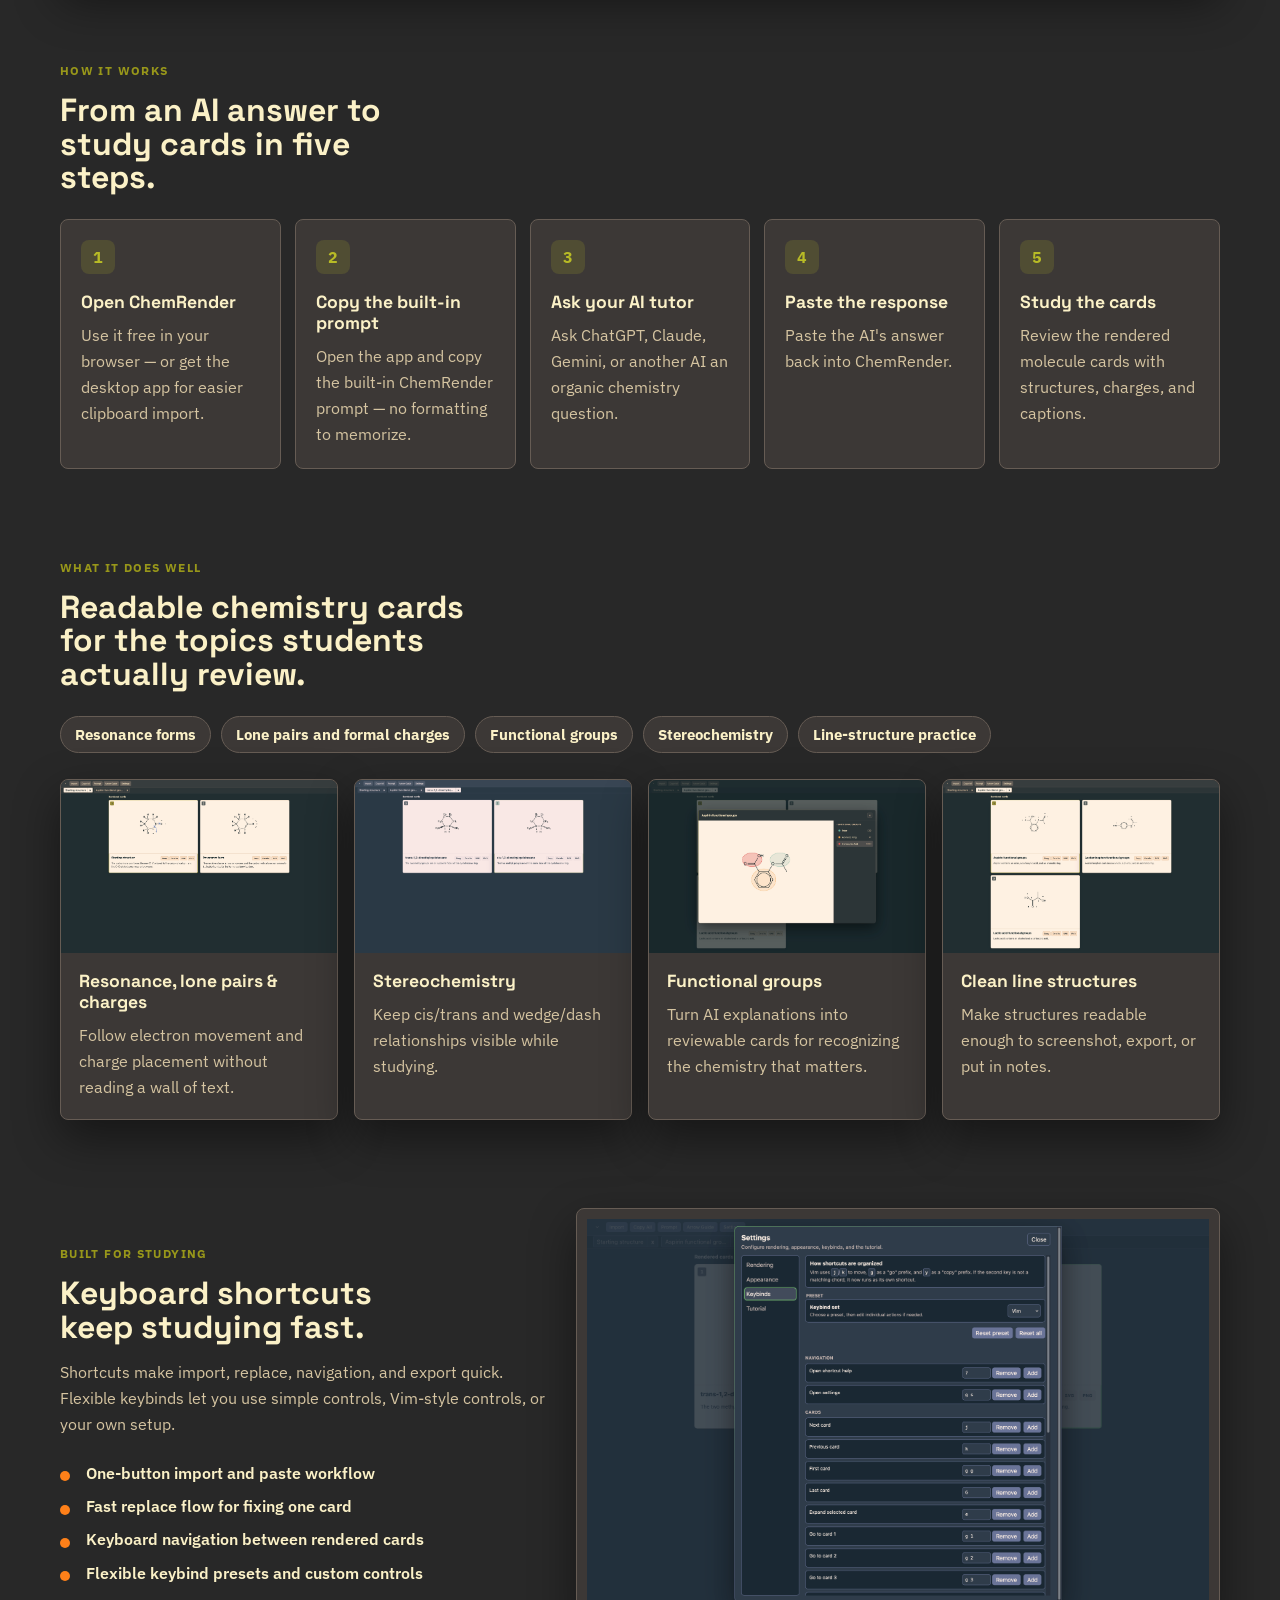
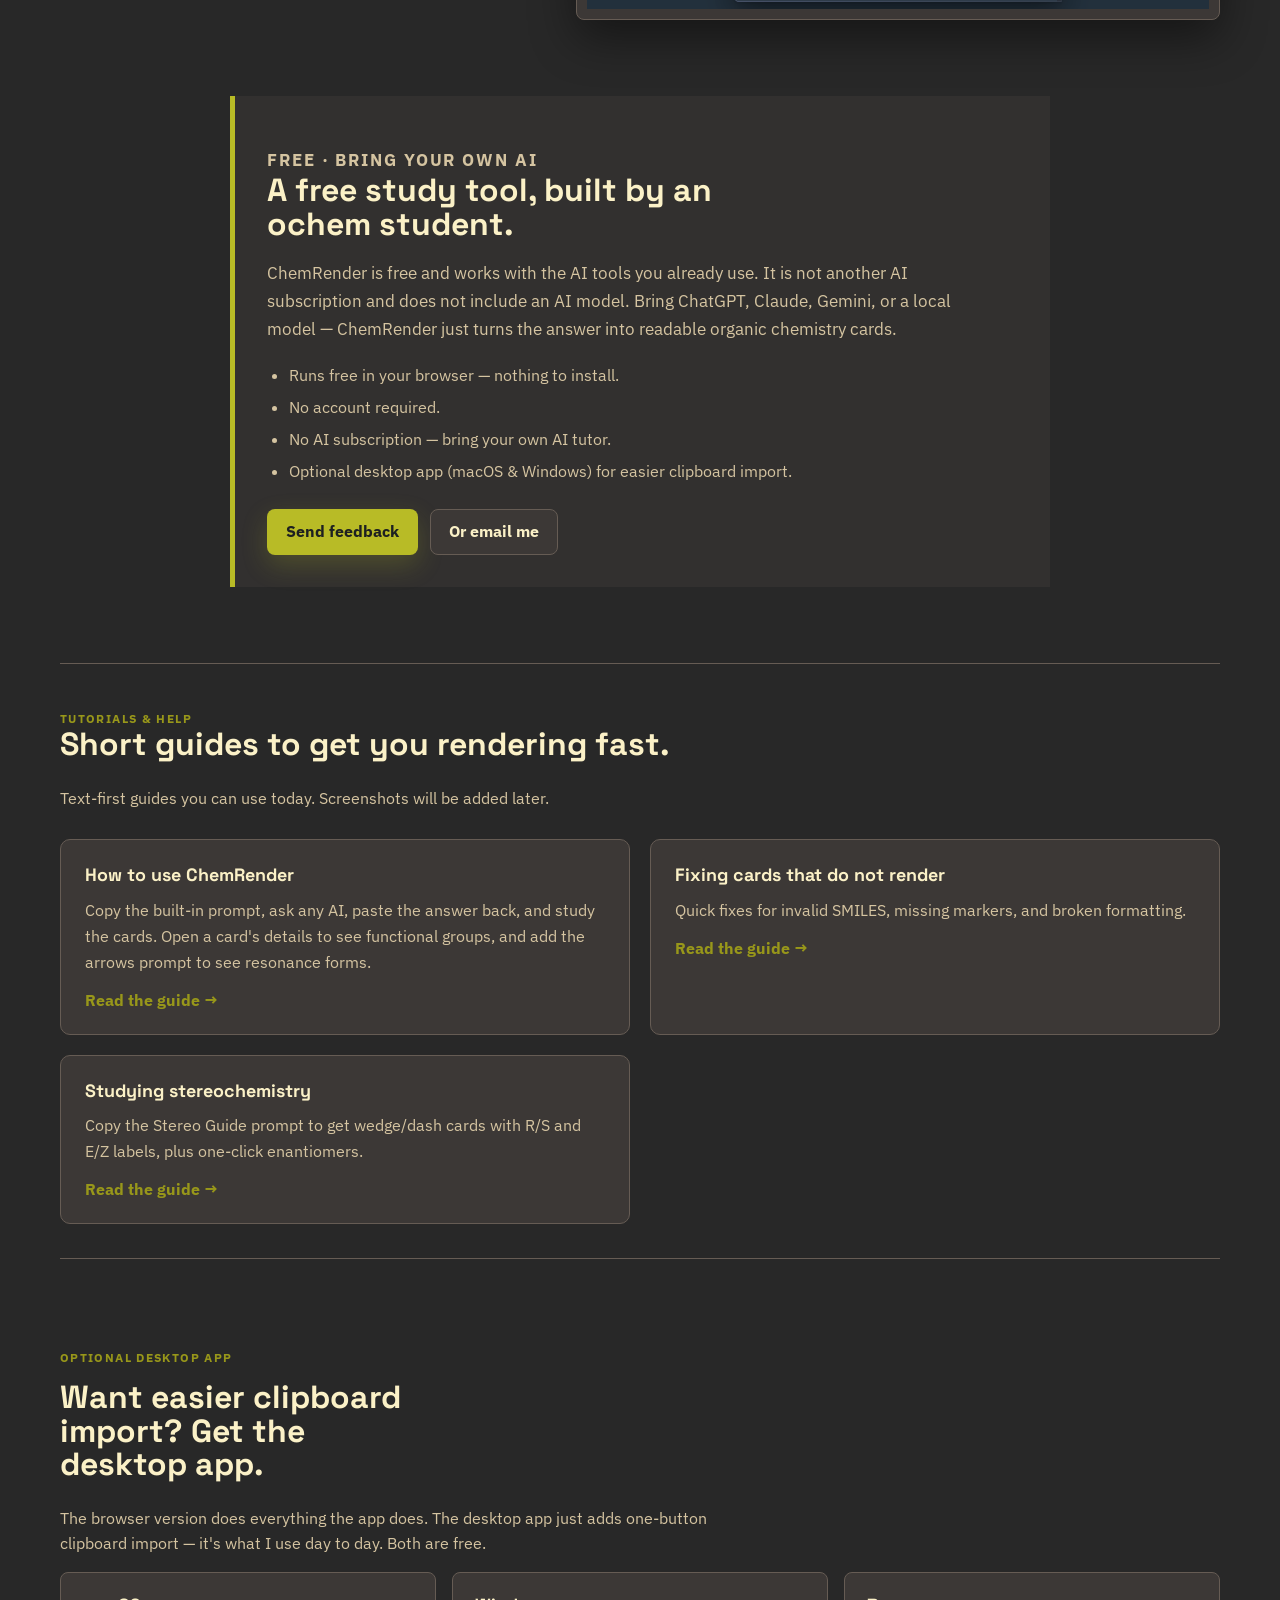
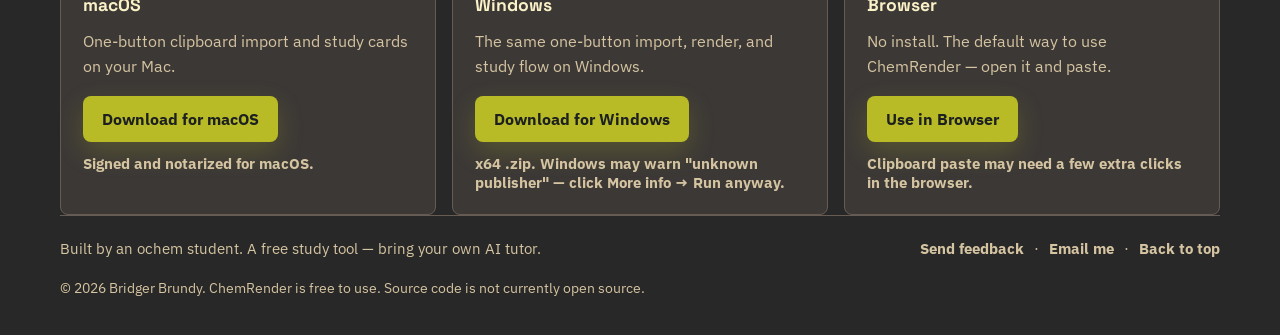
==== commit 3a00ca0d: "Tighten hero pitch and reduce oversized headings - Shrink h1/h2 clamp caps so headlines stop balloon" ====
--- a/index.html
+++ b/index.html
@@ -41,21 +41,18 @@
     <main id="top">
       <section class="hero">
         <div class="hero-copy">
-          <p class="eyebrow">Free study tool · built by an ochem student</p>
-          <h1>Turn AI organic chemistry answers into readable study cards.</h1>
+          <p class="eyebrow">A study tool, built by an ochem student</p>
+          <h1>Turn AI chemistry answers into readable study cards.</h1>
           <p class="lede">
-            ChemRender is a free browser tool for organic chemistry students. Use ChatGPT, Claude,
-            Gemini, or a local model, then paste the response into ChemRender to study clean, readable
-            molecule cards. No install needed — with a desktop app if you want easier clipboard
-            import.
+            Ask any AI an organic chemistry question, paste the answer into ChemRender, and study
+            clean molecule cards — structures, charges, and captions instead of a wall of text.
           </p>
           <div class="actions">
             <a class="button button-primary" href="./app/" data-gc-event="use-in-browser">Use in Browser</a>
             <a class="button button-secondary" href="#download" data-gc-event="jump-download">Get the desktop app</a>
           </div>
           <p class="trust-line">
-            Free study tool. No install. No account required. No AI subscription. Bring your own AI
-            tutor.
+            Free in your browser. No account needed — bring the AI tutor you already use.
           </p>
         </div>
         <div class="hero-visual">
@@ -247,6 +244,11 @@
               <p>Quick fixes for invalid SMILES, missing markers, and broken formatting.</p>
               <span class="tutorial-link">Read the guide →</span>
             </a>
+            <a class="tutorial-card" href="./tutorials/stereochemistry.html">
+              <h3>Studying stereochemistry</h3>
+              <p>Copy the Stereo Guide prompt to get wedge/dash cards with R/S and E/Z labels, plus one-click enantiomers.</p>
+              <span class="tutorial-link">Read the guide →</span>
+            </a>
           </div>
         </div>
       </section>
--- a/styles.css
+++ b/styles.css
@@ -118,15 +118,15 @@
 }
 
 h1 {
-  max-width: 12ch;
-  font-size: clamp(2.9rem, 5.4vw, 5.3rem);
-  line-height: 0.96;
+  max-width: 13ch;
+  font-size: clamp(2.5rem, 4vw, 3.9rem);
+  line-height: 1;
 }
 
 h2 {
-  max-width: 15ch;
-  font-size: clamp(1.9rem, 3.2vw, 3.1rem);
-  line-height: 1.02;
+  max-width: 16ch;
+  font-size: clamp(1.7rem, 2.5vw, 2.4rem);
+  line-height: 1.05;
 }
 
 h3 {
@@ -903,7 +903,7 @@
   }
 
   h1 {
-    font-size: clamp(2.65rem, 13vw, 4rem);
+    font-size: clamp(2.2rem, 10vw, 3.1rem);
   }
 
   .section {
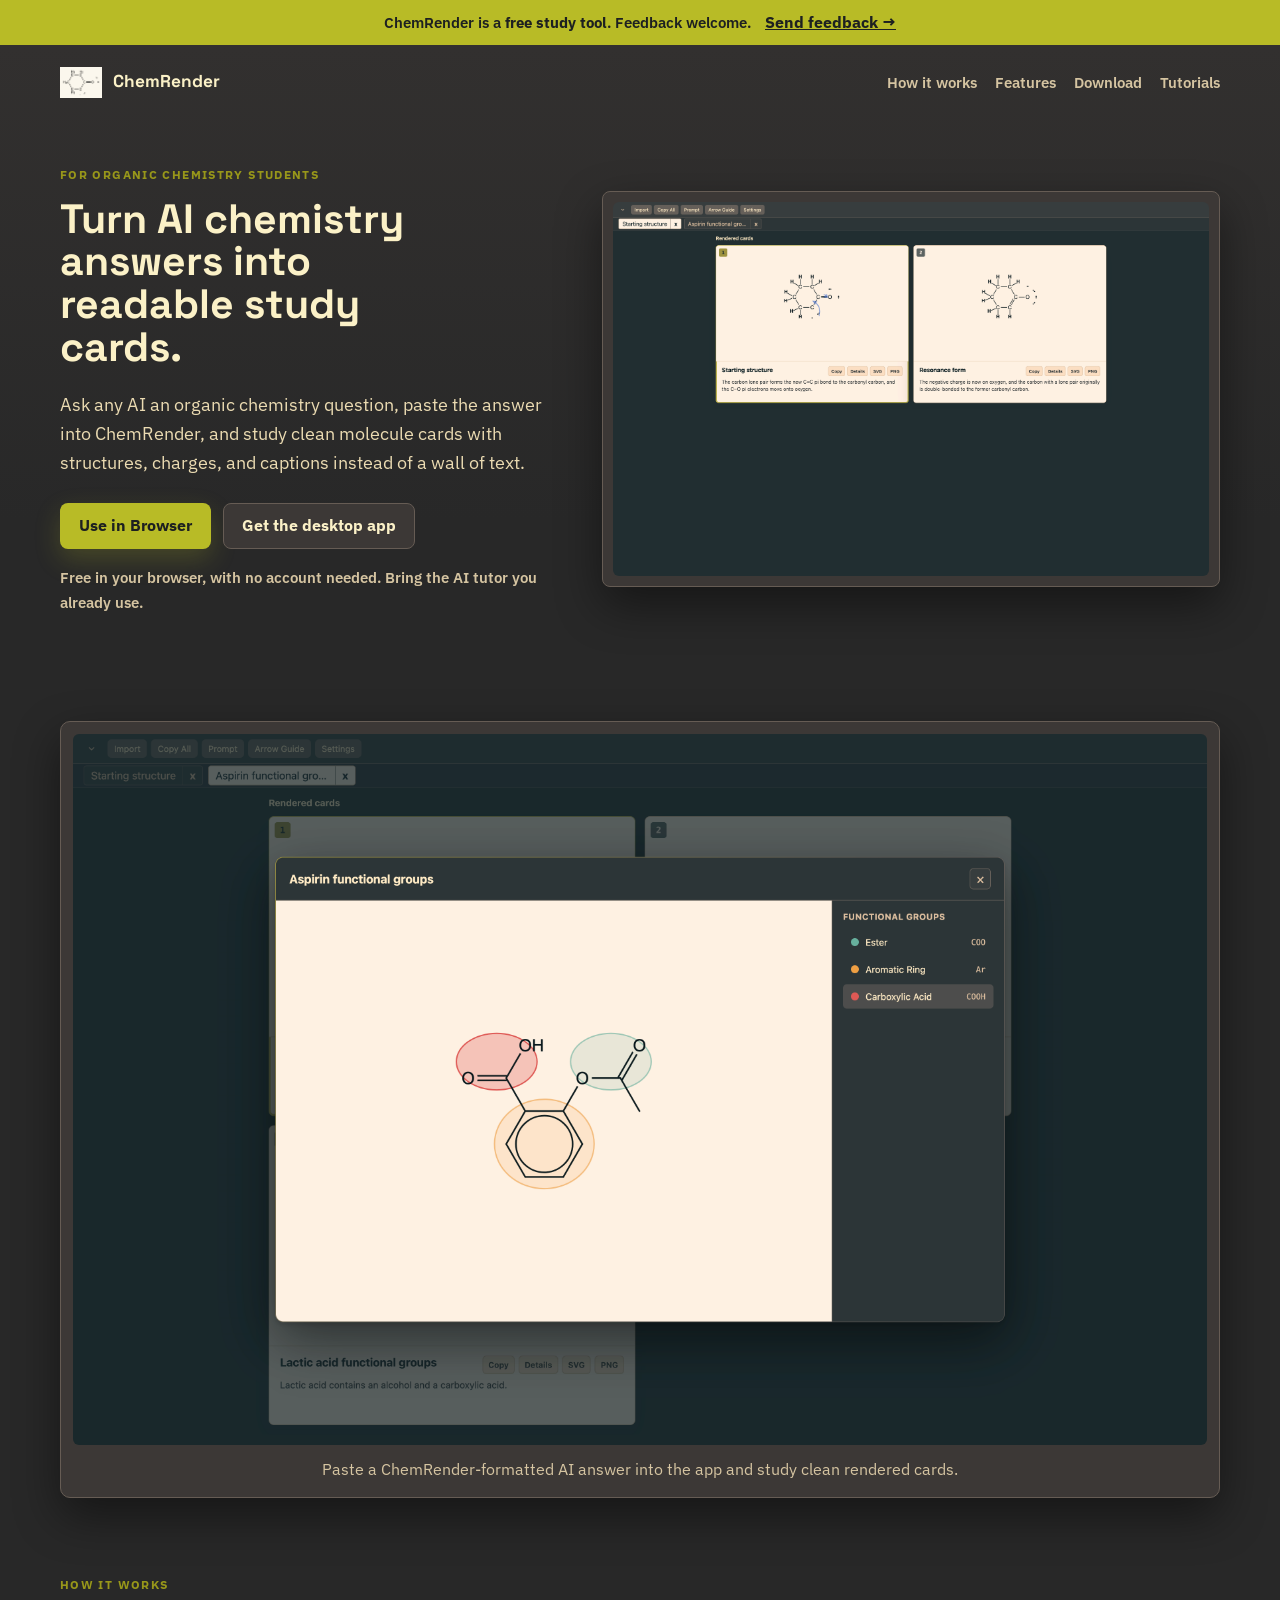
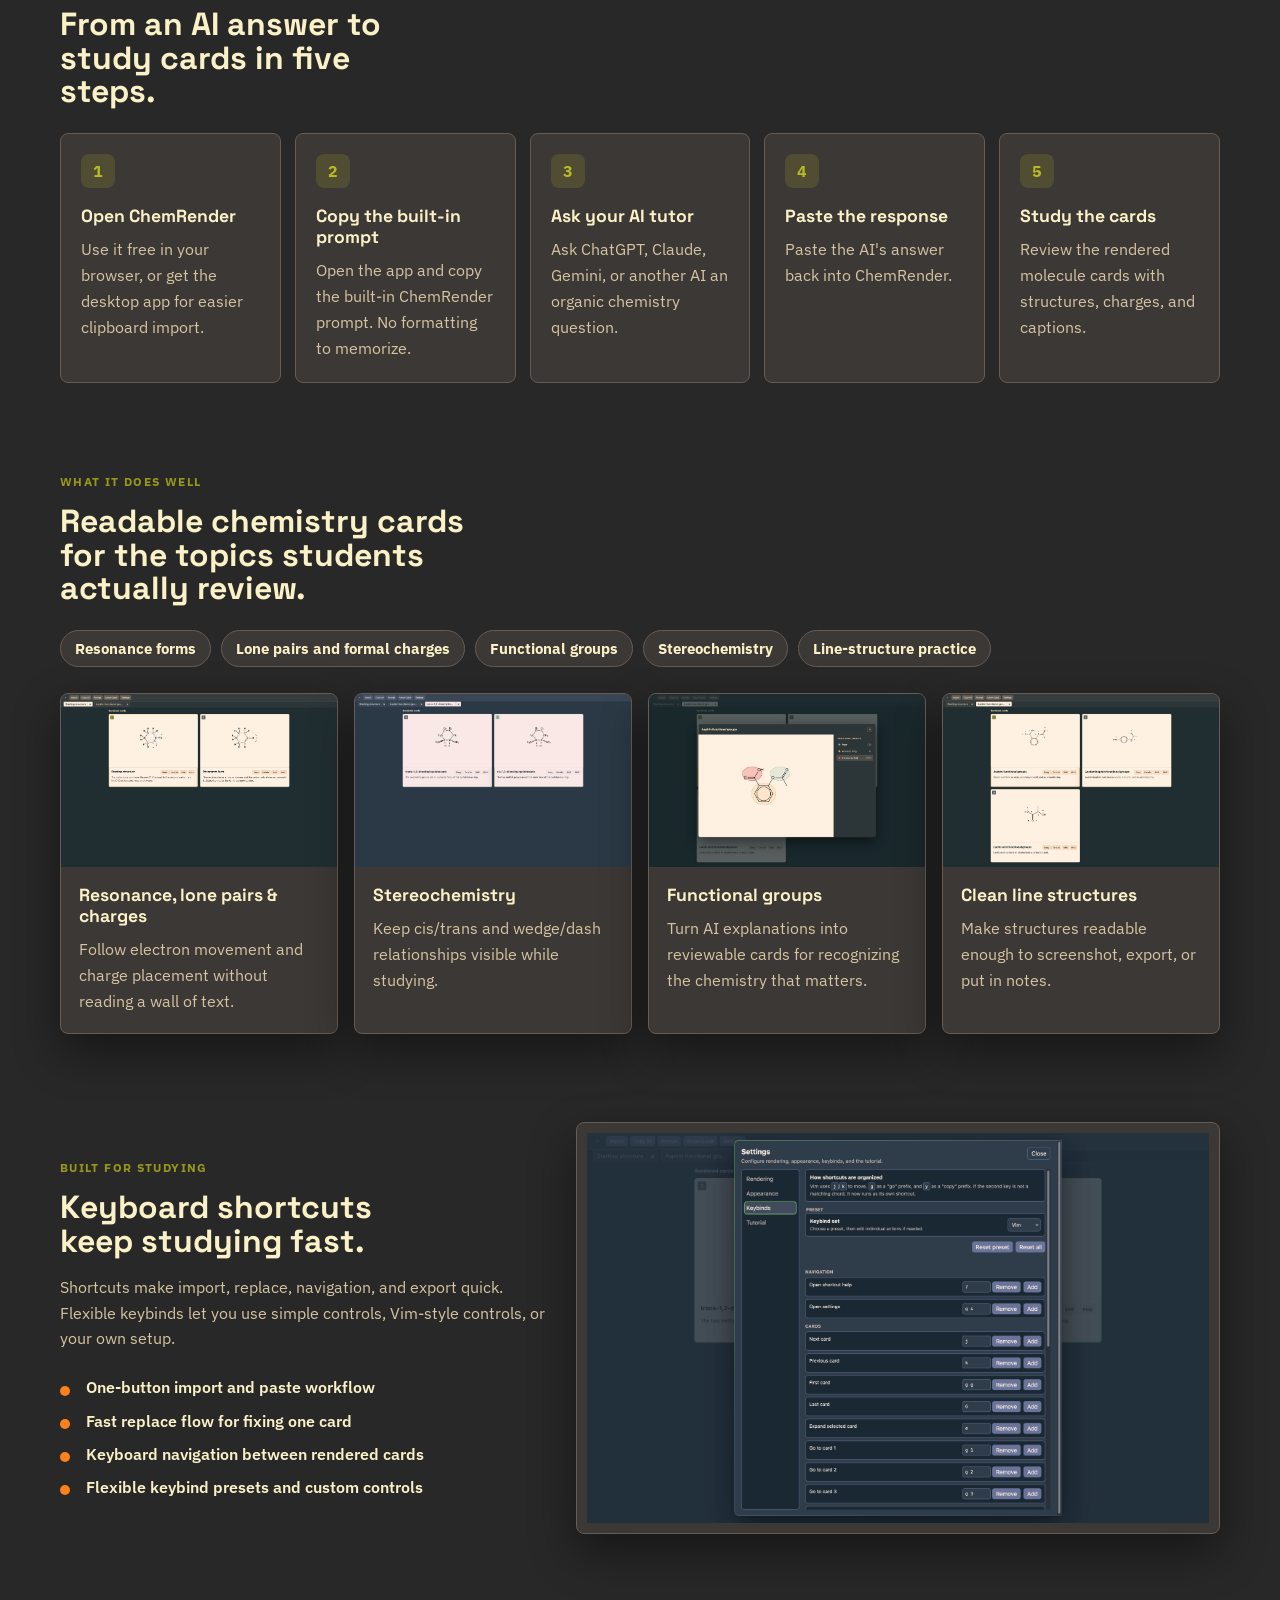
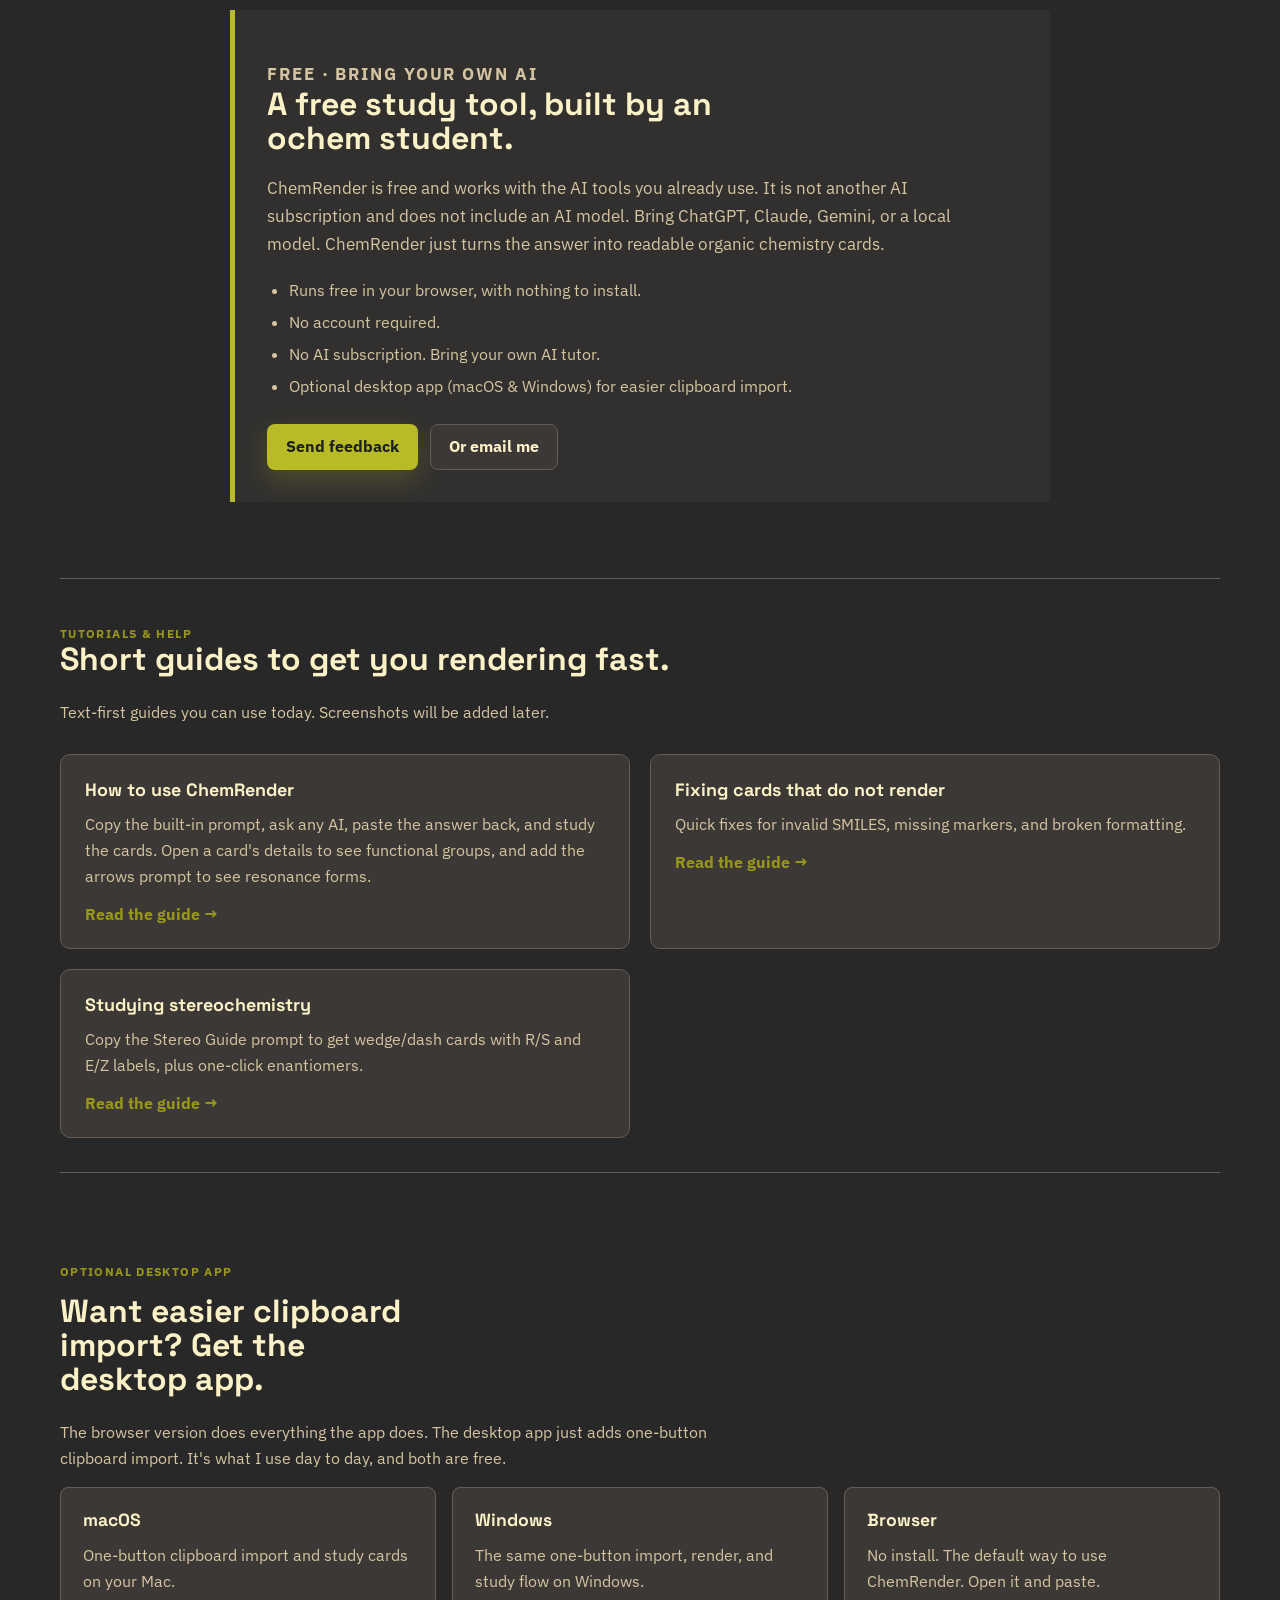
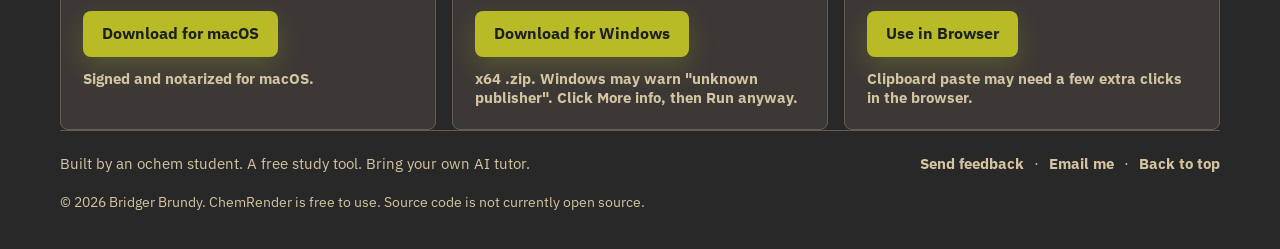
==== commit 8da17fb4: "Plainer hero eyebrow, smaller h1, remove em dashes site-wide - Eyebrow: drop 'built by an ochem stud" ====
--- a/index.html
+++ b/index.html
@@ -6,9 +6,9 @@
     <meta name="theme-color" content="#282828" />
     <meta
       name="description"
-      content="ChemRender is a free browser tool for organic chemistry students. Turn AI answers into readable molecule study cards — no install. Optional desktop app (macOS & Windows) for easier clipboard import. Bring your own AI tutor."
+      content="ChemRender is a free browser tool for organic chemistry students. Turn AI answers into readable molecule study cards, no install needed. Optional desktop app (macOS & Windows) for easier clipboard import. Bring your own AI tutor."
     />
-    <title>ChemRender — Free organic chemistry study cards</title>
+    <title>ChemRender · Free organic chemistry study cards</title>
     <link rel="icon" href="./assets/icon.svg" type="image/svg+xml" />
     <link rel="icon" href="./assets/icon.png" type="image/png" sizes="512x512" />
     <link rel="apple-touch-icon" href="./assets/icon.png" />
@@ -22,7 +22,7 @@
   </head>
   <body>
     <div class="beta-banner">
-      <p>ChemRender is a <strong>free study tool</strong> — feedback welcome.</p>
+      <p>ChemRender is a <strong>free study tool</strong>. Feedback welcome.</p>
       <a href="https://docs.google.com/forms/d/e/1FAIpQLSeavJxfLOB9SOMm9ojJX6Yog3z8cl30XIaRiHwqFiQlhDHEUg/viewform" target="_blank" rel="noopener" data-gc-event="feedback-form">Send feedback →</a>
     </div>
     <header class="site-header">
@@ -41,18 +41,18 @@
     <main id="top">
       <section class="hero">
         <div class="hero-copy">
-          <p class="eyebrow">A study tool, built by an ochem student</p>
+          <p class="eyebrow">For organic chemistry students</p>
           <h1>Turn AI chemistry answers into readable study cards.</h1>
           <p class="lede">
             Ask any AI an organic chemistry question, paste the answer into ChemRender, and study
-            clean molecule cards — structures, charges, and captions instead of a wall of text.
+            clean molecule cards with structures, charges, and captions instead of a wall of text.
           </p>
           <div class="actions">
             <a class="button button-primary" href="./app/" data-gc-event="use-in-browser">Use in Browser</a>
             <a class="button button-secondary" href="#download" data-gc-event="jump-download">Get the desktop app</a>
           </div>
           <p class="trust-line">
-            Free in your browser. No account needed — bring the AI tutor you already use.
+            Free in your browser, with no account needed. Bring the AI tutor you already use.
           </p>
         </div>
         <div class="hero-visual">
@@ -87,12 +87,12 @@
             <article class="step-card">
               <span>1</span>
               <h3>Open ChemRender</h3>
-              <p>Use it free in your browser — or get the desktop app for easier clipboard import.</p>
+              <p>Use it free in your browser, or get the desktop app for easier clipboard import.</p>
             </article>
             <article class="step-card">
               <span>2</span>
               <h3>Copy the built-in prompt</h3>
-              <p>Open the app and copy the built-in ChemRender prompt — no formatting to memorize.</p>
+              <p>Open the app and copy the built-in ChemRender prompt. No formatting to memorize.</p>
             </article>
             <article class="step-card">
               <span>3</span>
@@ -203,12 +203,12 @@
           <p>
             ChemRender is free and works with the AI tools you already use. It is not another AI
             subscription and does not include an AI model. Bring ChatGPT, Claude, Gemini, or a local
-            model — ChemRender just turns the answer into readable organic chemistry cards.
+            model. ChemRender just turns the answer into readable organic chemistry cards.
           </p>
           <ul class="free-list">
-            <li>Runs free in your browser — nothing to install.</li>
+            <li>Runs free in your browser, with nothing to install.</li>
             <li>No account required.</li>
-            <li>No AI subscription — bring your own AI tutor.</li>
+            <li>No AI subscription. Bring your own AI tutor.</li>
             <li>Optional desktop app (macOS &amp; Windows) for easier clipboard import.</li>
           </ul>
           <div class="actions">
@@ -263,7 +263,7 @@
           </div>
           <p class="tutorial-note">
             The browser version does everything the app does. The desktop app just adds one-button
-            clipboard import — it's what I use day to day. Both are free.
+            clipboard import. It's what I use day to day, and both are free.
           </p>
           <div class="download-grid">
             <article class="download-card">
@@ -280,11 +280,11 @@
               <a class="button button-primary" href="./assets/downloads/Chem-Render-windows-x64.zip" download data-gc-event="download-windows">
                 Download for Windows
               </a>
-              <span>x64 .zip. Windows may warn "unknown publisher" — click More info → Run anyway.</span>
+              <span>x64 .zip. Windows may warn "unknown publisher". Click More info, then Run anyway.</span>
             </article>
             <article class="download-card">
               <h3>Browser</h3>
-              <p>No install. The default way to use ChemRender — open it and paste.</p>
+              <p>No install. The default way to use ChemRender. Open it and paste.</p>
               <a class="button button-primary" href="./app/" data-gc-event="use-in-browser">
                 Use in Browser
               </a>
@@ -296,7 +296,7 @@
     </main>
 
     <footer class="site-footer">
-      <p>Built by an ochem student. A free study tool — bring your own AI tutor.</p>
+      <p>Built by an ochem student. A free study tool. Bring your own AI tutor.</p>
       <p class="footer-links">
         <a href="https://docs.google.com/forms/d/e/1FAIpQLSeavJxfLOB9SOMm9ojJX6Yog3z8cl30XIaRiHwqFiQlhDHEUg/viewform" target="_blank" rel="noopener" data-gc-event="feedback-form">Send feedback</a>
         <span aria-hidden="true">·</span>
--- a/styles.css
+++ b/styles.css
@@ -118,9 +118,9 @@
 }
 
 h1 {
-  max-width: 13ch;
-  font-size: clamp(2.5rem, 4vw, 3.9rem);
-  line-height: 1;
+  max-width: 14ch;
+  font-size: clamp(2.2rem, 3.2vw, 3.1rem);
+  line-height: 1.04;
 }
 
 h2 {
@@ -903,7 +903,7 @@
   }
 
   h1 {
-    font-size: clamp(2.2rem, 10vw, 3.1rem);
+    font-size: clamp(2rem, 9vw, 2.7rem);
   }
 
   .section {
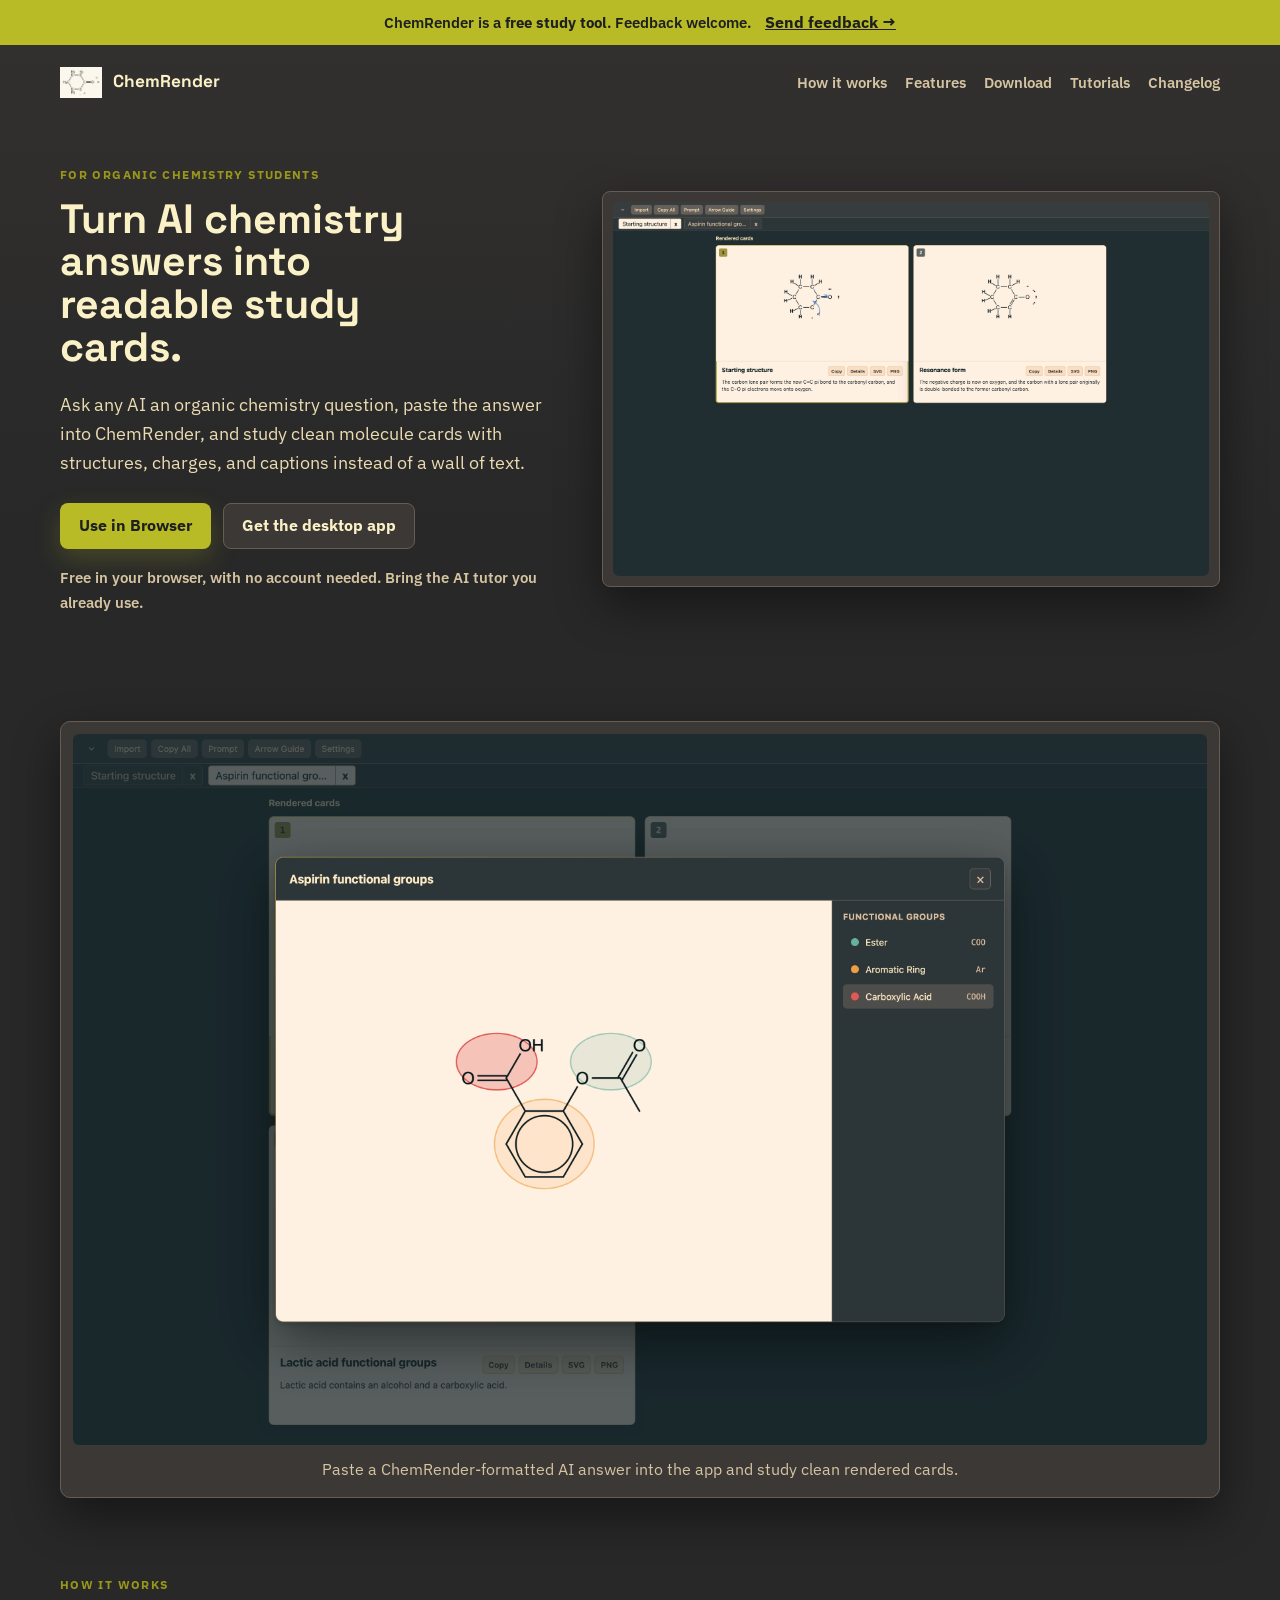
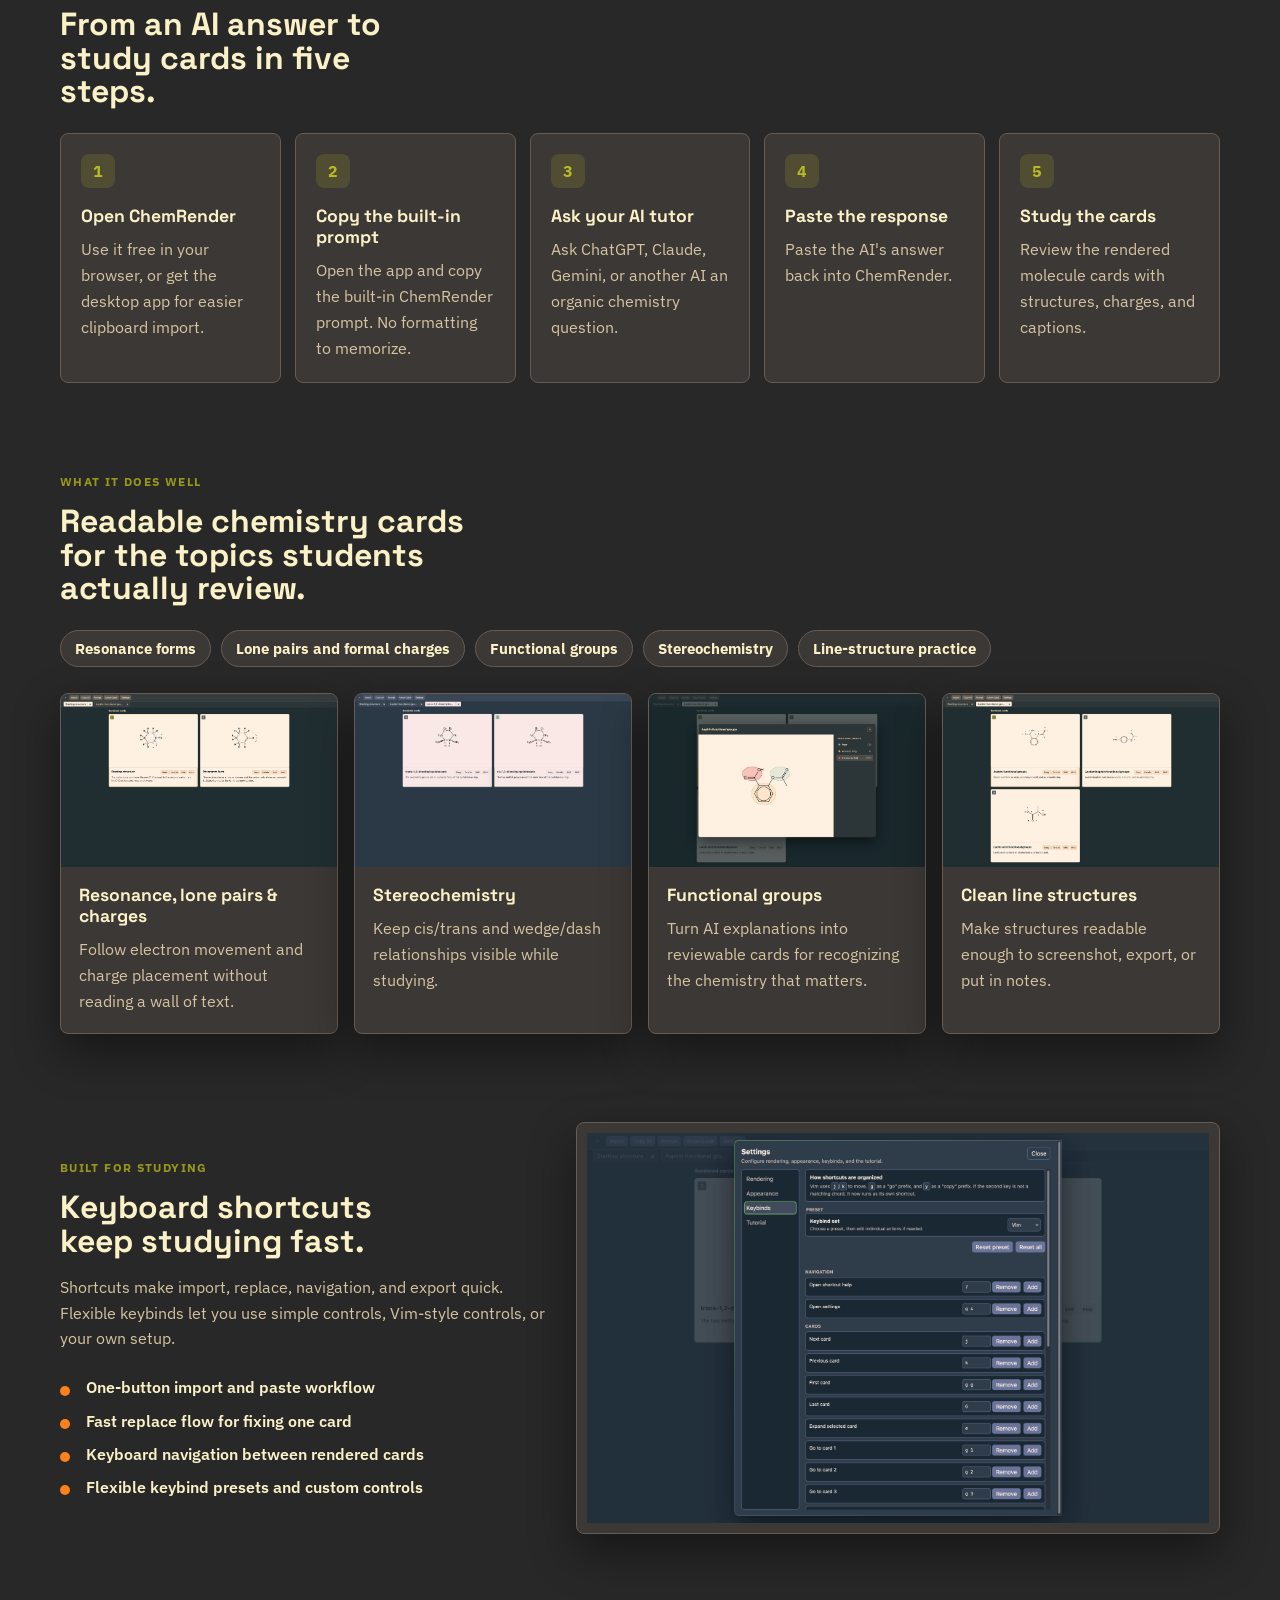
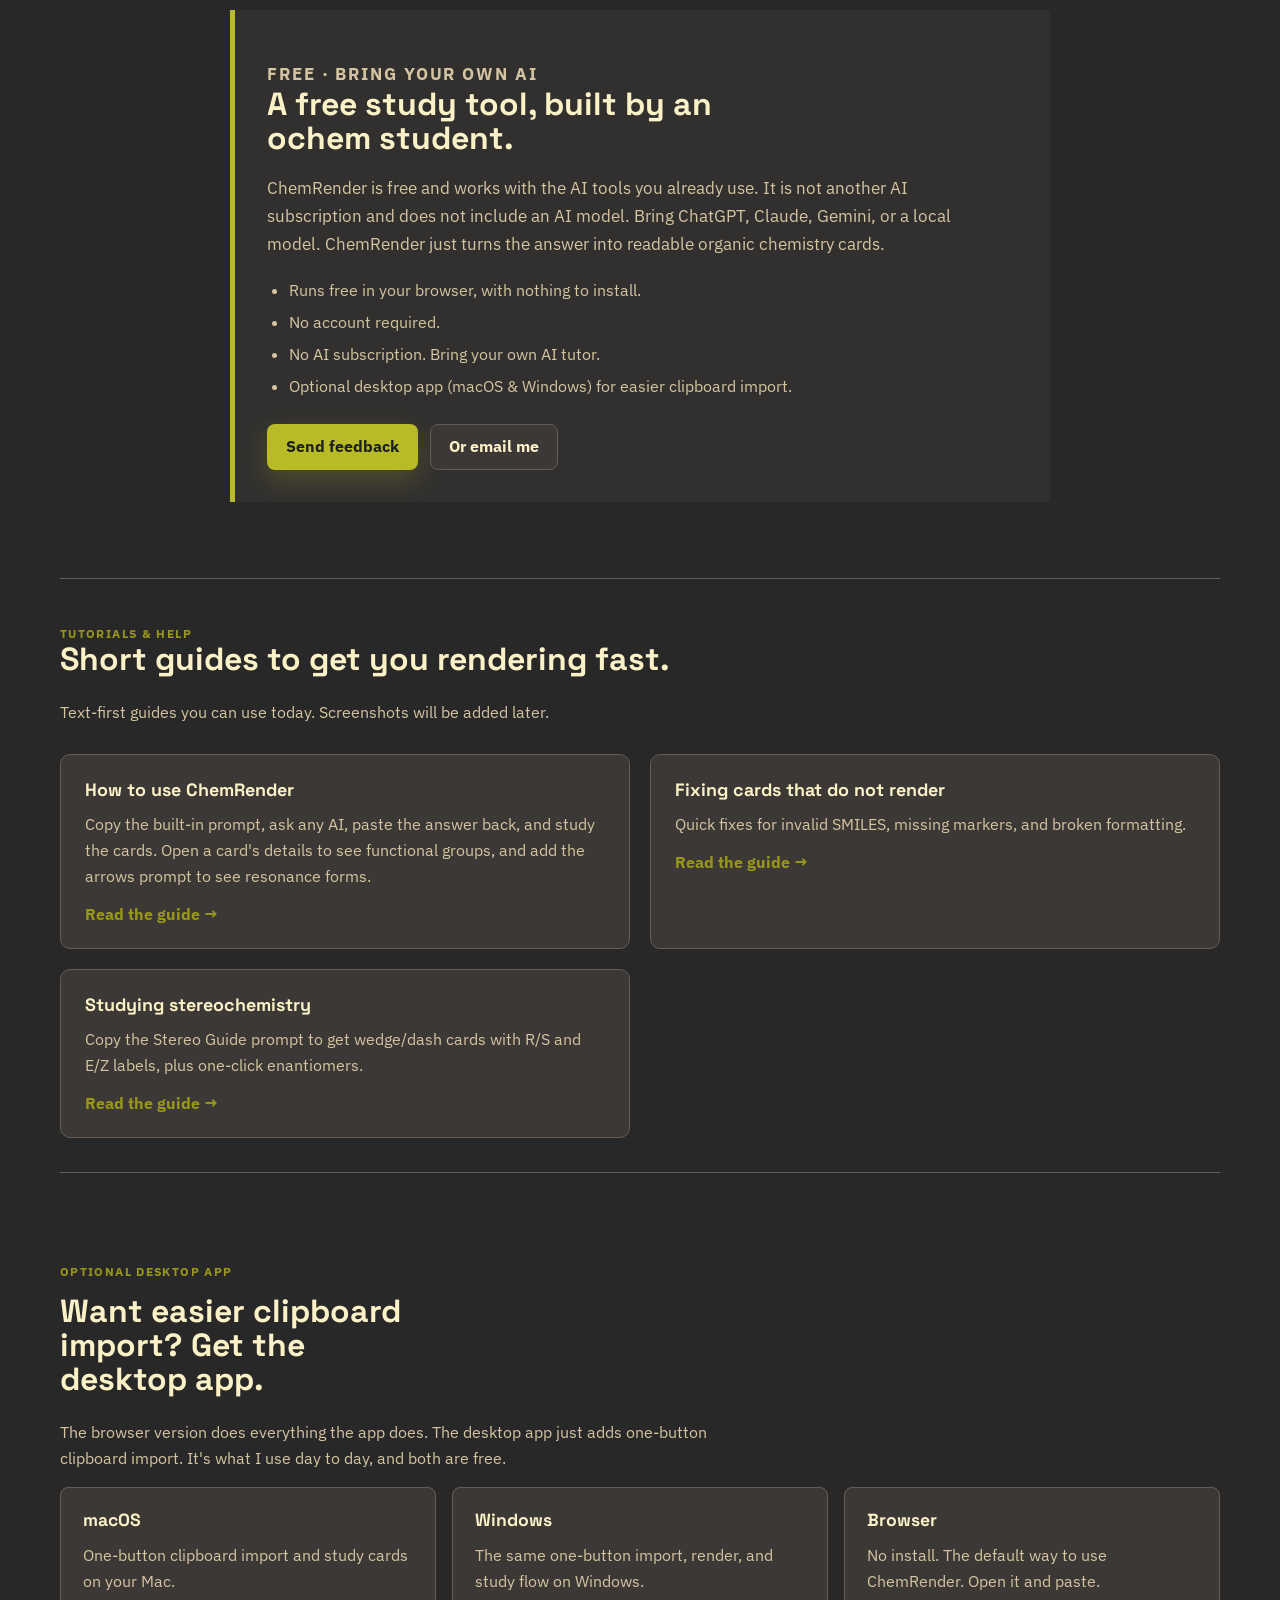
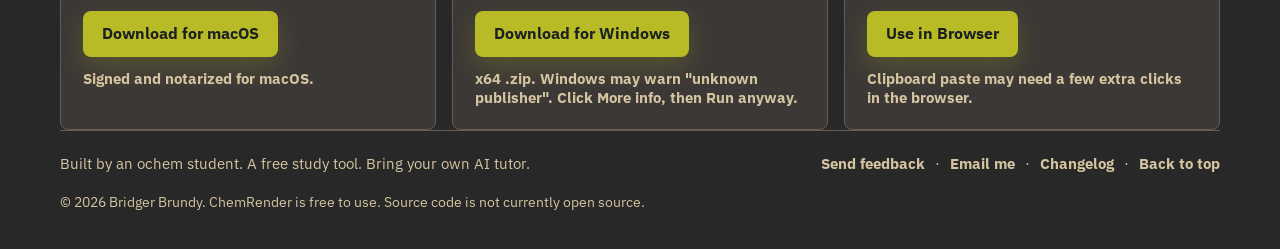
==== commit ad449bd8: "Publish ChemRender 0.1.2: refresh browser app, signed macOS download, sync changelog - Rebuild app/ " ====
--- a/index.html
+++ b/index.html
@@ -35,6 +35,7 @@
         <a href="#features">Features</a>
         <a href="#download">Download</a>
         <a href="#tutorials">Tutorials</a>
+        <a href="./changelog.html">Changelog</a>
       </nav>
     </header>
 
@@ -302,6 +303,8 @@
         <span aria-hidden="true">·</span>
         <a href="mailto:bridger.brundy@gmail.com?subject=ChemRender%20feedback">Email me</a>
         <span aria-hidden="true">·</span>
+        <a href="./changelog.html">Changelog</a>
+        <span aria-hidden="true">·</span>
         <a href="#top">Back to top</a>
       </p>
       <p class="footer-legal">© 2026 Bridger Brundy. ChemRender is free to use. Source code is not currently open source.</p>
--- a/styles.css
+++ b/styles.css
@@ -854,6 +854,25 @@
   font-size: 0.9em;
 }
 
+.changelog-entry {
+  padding-top: 28px;
+  border-top: 1px solid var(--line);
+}
+
+.changelog-entry:first-of-type {
+  border-top: 0;
+}
+
+.changelog-subhead {
+  margin: 20px 0 8px;
+  color: var(--ink);
+  font-size: 1.08rem;
+}
+
+.changelog-list {
+  padding-left: 22px;
+}
+
 .doc-next {
   padding-top: 24px;
   border-top: 1px solid var(--line);
